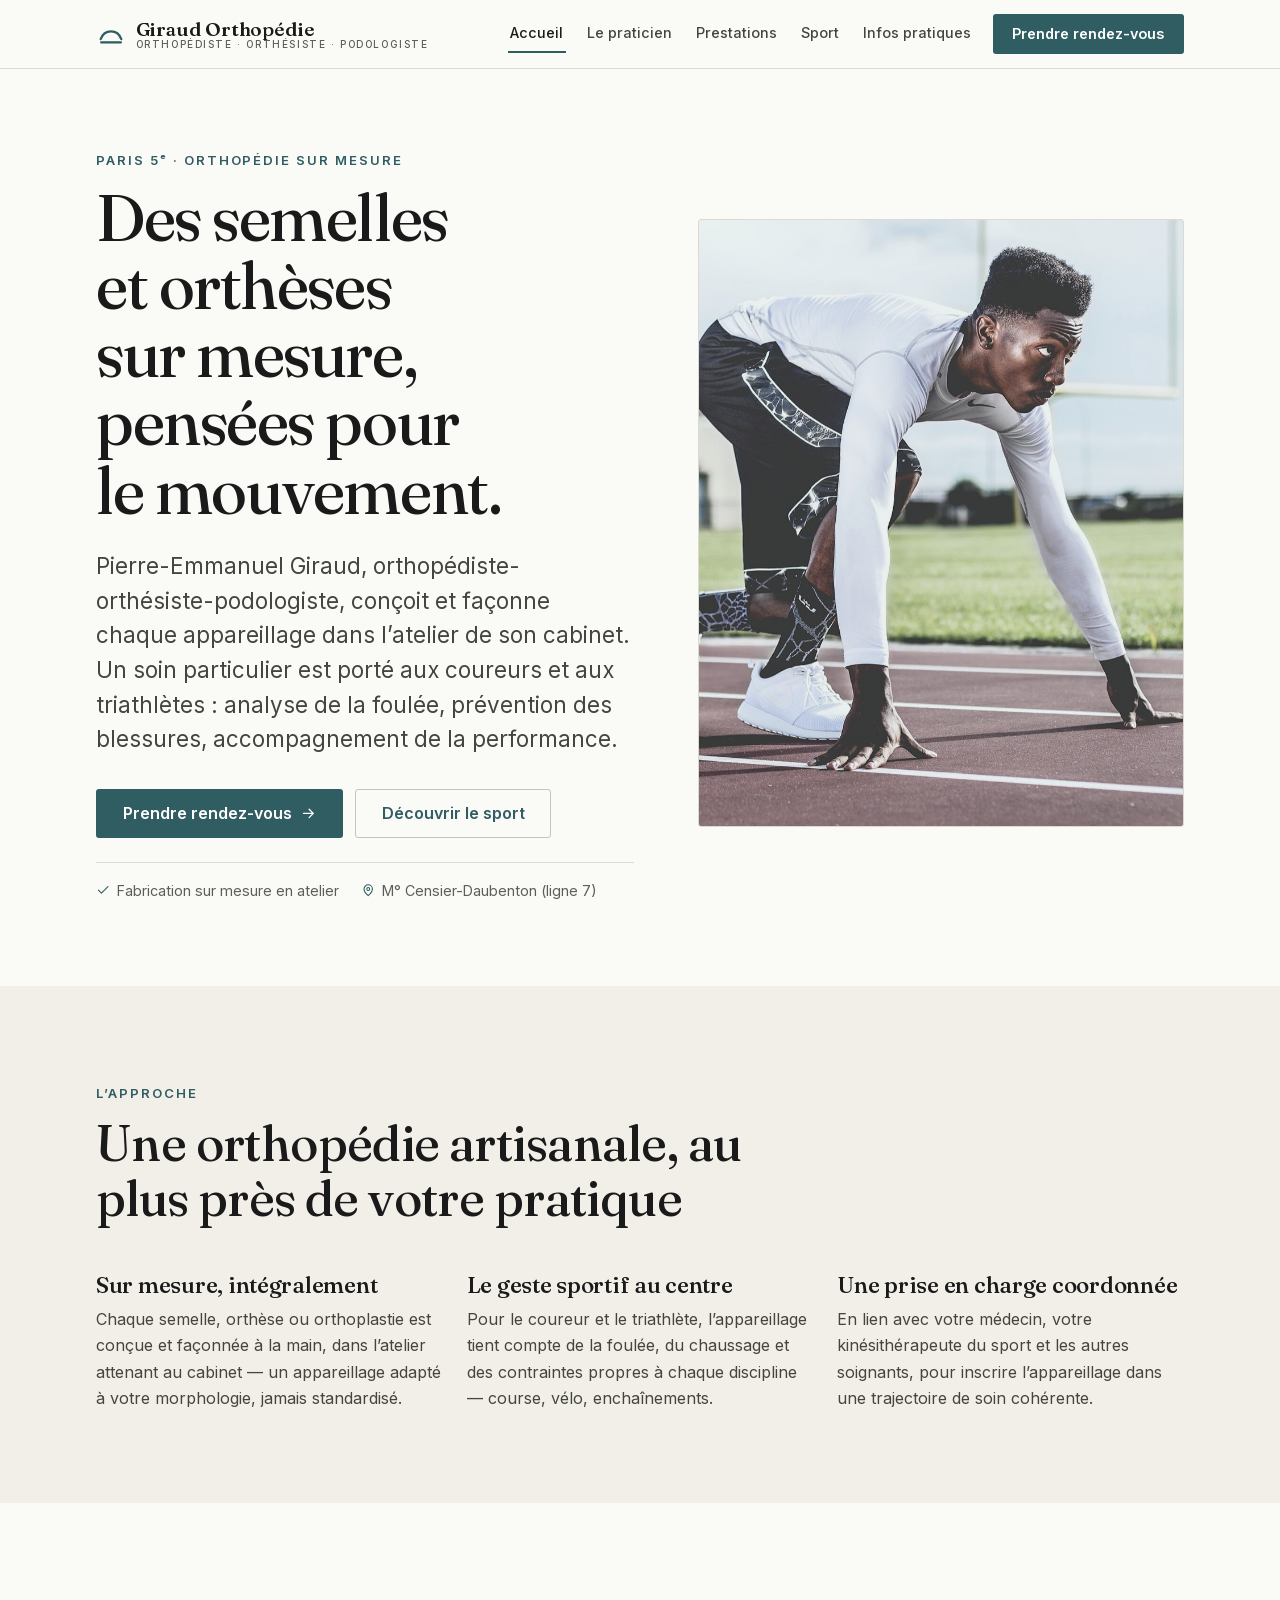
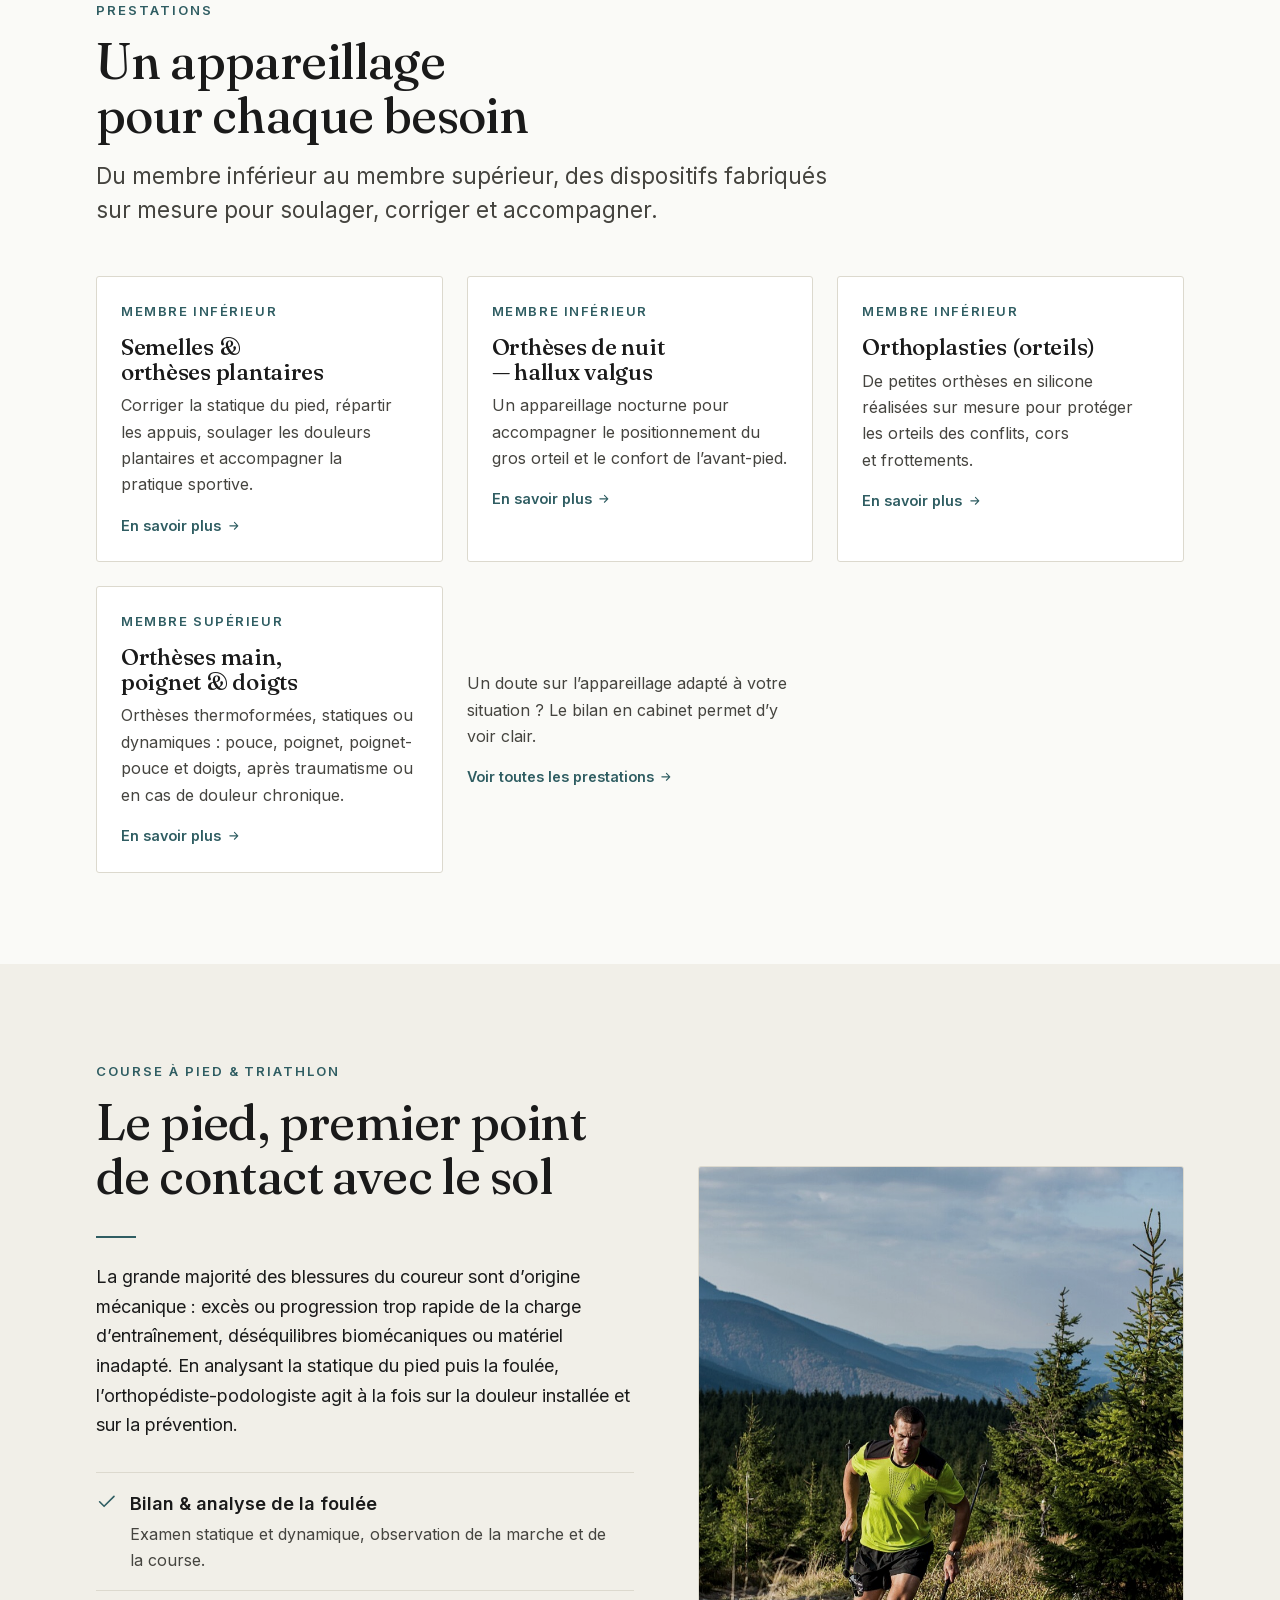
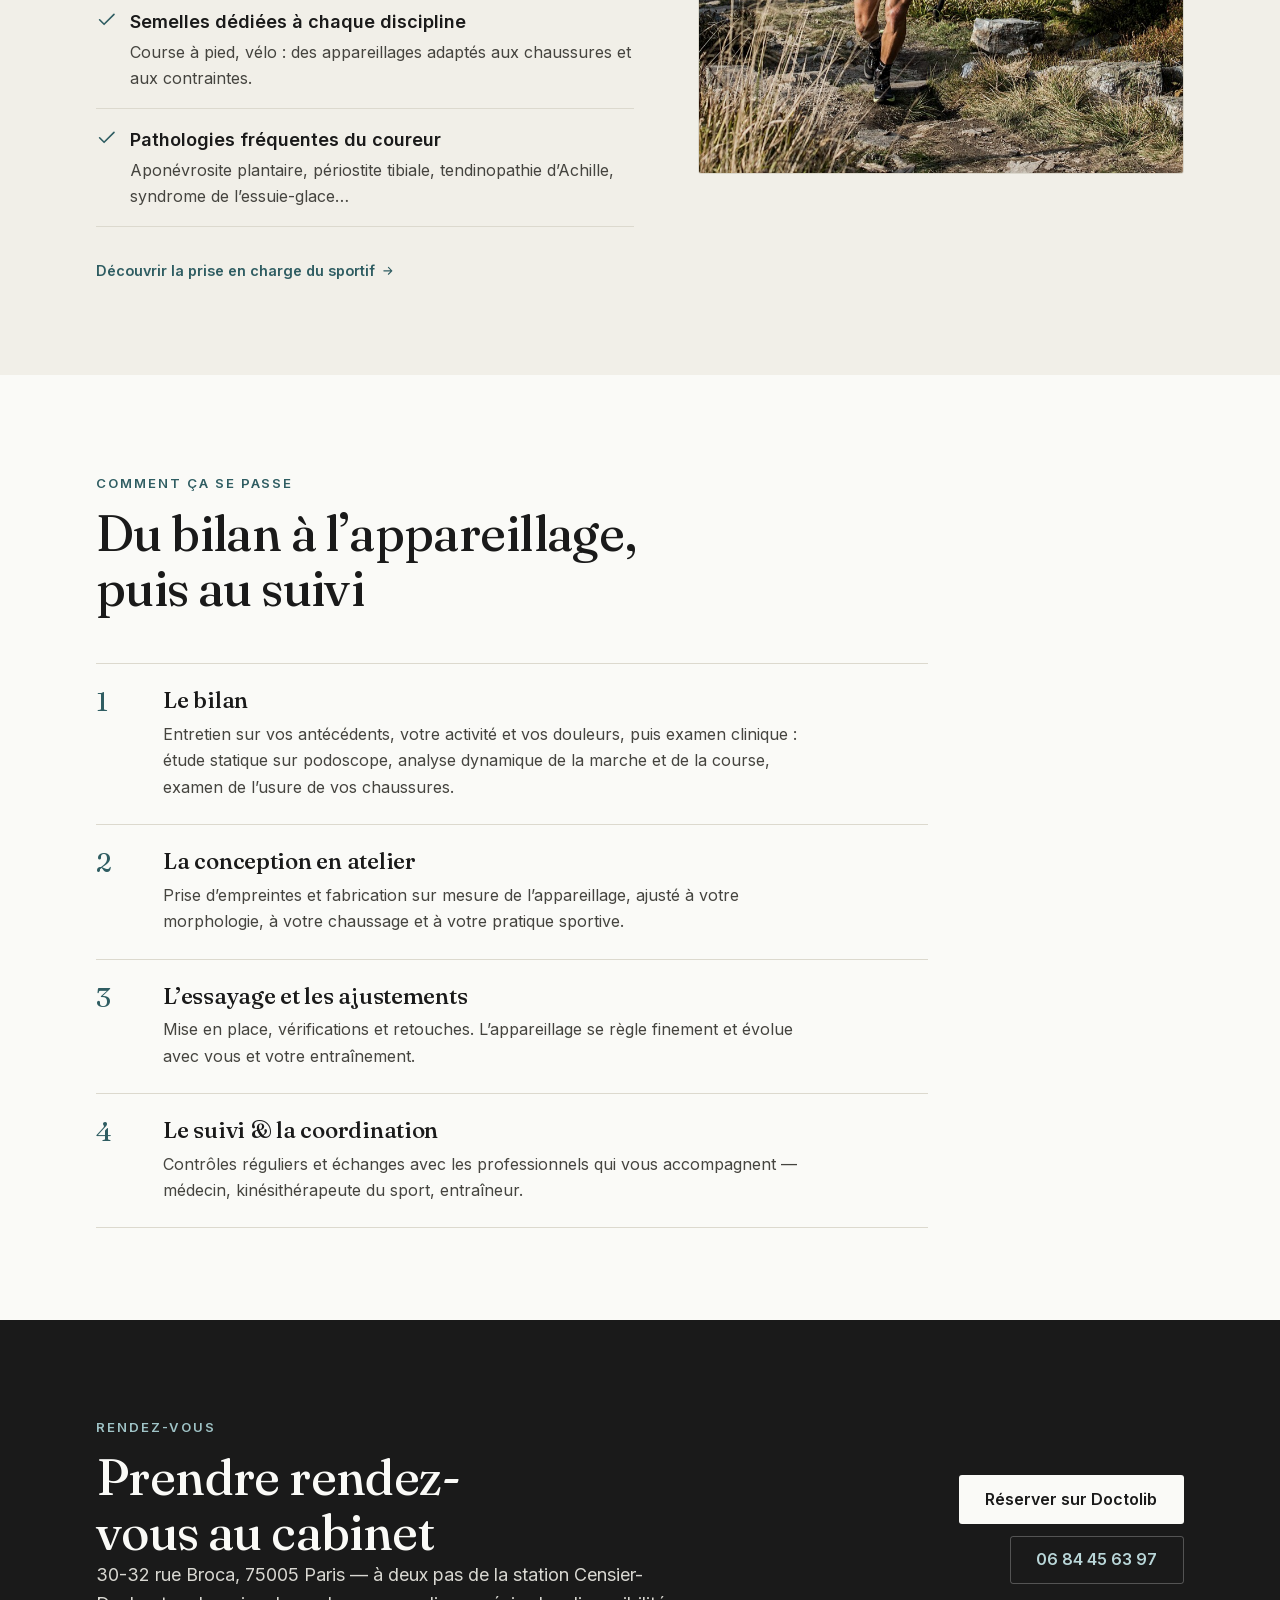
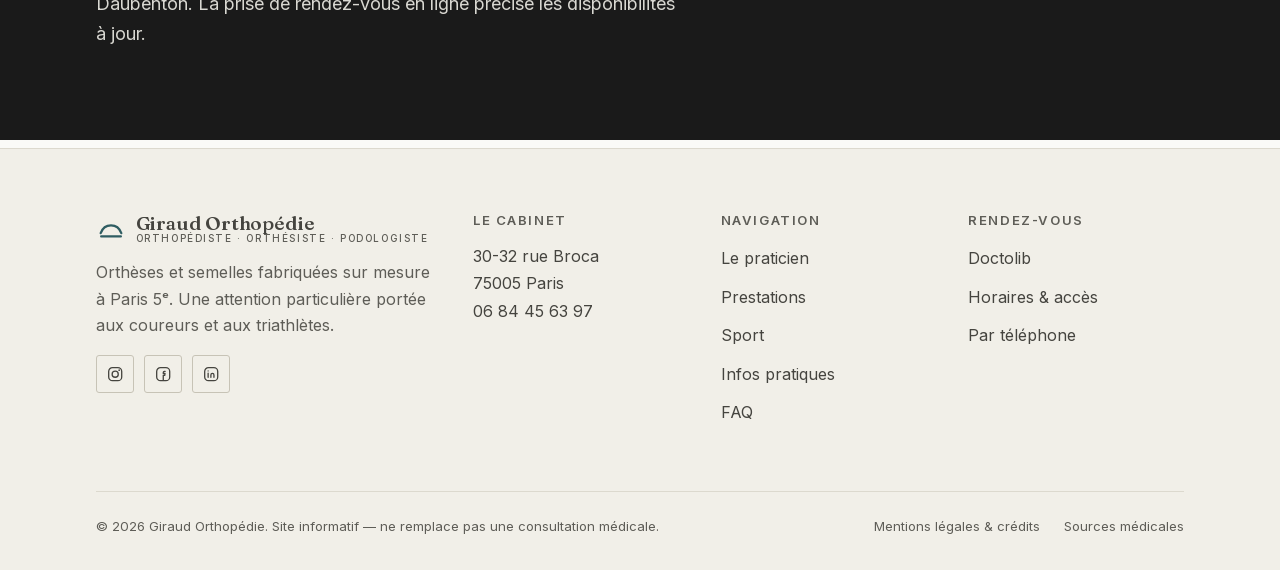
==== index.html @ 33782a3d "Vignette de partage (Open Graph) : logo + nom au lieu de la piste Nouvelle image og-image.png (1200x" ====
<!DOCTYPE html>
<html lang="fr">
<head>
<meta charset="utf-8">
<script>document.documentElement.classList.add('js');</script>
<meta name="viewport" content="width=device-width, initial-scale=1">
<title>Giraud Orthopédie — Semelles & orthèses sur mesure à Paris 5ᵉ | Course à pied & triathlon</title>
<meta name="description" content="Pierre-Emmanuel Giraud, orthopédiste-orthésiste-podologiste à Paris 5ᵉ. Semelles et orthèses fabriquées sur mesure en atelier. Spécial coureurs et triathlètes : analyse de la foulée, prévention des blessures.">
<meta name="robots" content="noindex, nofollow"><!-- PRÉ-LANCEMENT : retirer cette ligne sur toutes les pages pour autoriser l'indexation (voir README) -->
<meta name="theme-color" content="#FAFAF7">
<link rel="canonical" href="https://www.giraud-orthopedie.fr/">
<meta property="og:site_name" content="Giraud Orthopédie">
<meta property="og:url" content="https://www.giraud-orthopedie.fr/">
<meta name="twitter:card" content="summary_large_image">
<meta property="og:type" content="website">
<meta property="og:locale" content="fr_FR">
<meta property="og:title" content="Giraud Orthopédie — Semelles & orthèses sur mesure à Paris">
<meta property="og:description" content="Orthopédie sur mesure à Paris 5ᵉ, au service des coureurs et triathlètes.">
<meta property="og:image" content="assets/img/og-image.png">
<meta property="og:image:width" content="1200">
<meta property="og:image:height" content="630">
<link rel="icon" href="assets/img/favicon.svg" type="image/svg+xml">
<link rel="apple-touch-icon" href="assets/img/favicon.svg">
<link rel="preload" href="assets/fonts/inter-latin.woff2" as="font" type="font/woff2" crossorigin>
<link rel="preload" href="assets/fonts/fraunces-latin.woff2" as="font" type="font/woff2" crossorigin>
<link rel="stylesheet" href="assets/css/style.css">
<script type="application/ld+json">
{
  "@context": "https://schema.org",
  "@type": "MedicalBusiness",
  "name": "Giraud Orthopédie — Pierre-Emmanuel Giraud",
  "description": "Orthopédiste-orthésiste-podologiste à Paris. Semelles orthopédiques et orthèses sur mesure, prise en charge des sportifs (course à pied, triathlon).",
  "image": "https://www.giraud-orthopedie.fr/assets/img/hero-run.jpg",
  "url": "https://www.giraud-orthopedie.fr",
  "priceRange": "€€",
  "telephone": "+33684456397",
  "address": {
    "@type": "PostalAddress",
    "streetAddress": "30-32 rue Broca",
    "postalCode": "75005",
    "addressLocality": "Paris",
    "addressCountry": "FR"
  },
  "areaServed": "Paris",
  "medicalSpecialty": "Podiatric",
  "sameAs": [
    "https://www.instagram.com/giraud_orthopedie_paris/",
    "https://www.facebook.com/p/Giraud-Orthop%C3%A9die-100063667833870/",
    "https://www.linkedin.com/in/pierre-emmanuel-giraud-6b8389175/"
  ]
}
</script>
</head>
<body>
<a class="skip-link" href="#main">Aller au contenu principal</a>

<header class="site-header">
  <div class="container site-header__inner">
    <a class="brand" href="index.html" aria-label="Giraud Orthopédie — accueil">
      <svg class="brand__mark" viewBox="0 0 32 32" aria-hidden="true" focusable="false">
        <path d="M5 21.5 C 9 10.5, 23 10.5, 27 21.5" fill="none" stroke="currentColor" stroke-width="2.4" stroke-linecap="round"/>
        <line x1="5.5" y1="25" x2="26.5" y2="25" stroke="currentColor" stroke-width="2.4" stroke-linecap="round"/>
      </svg>
      <span class="brand__name">Giraud Orthopédie<small>Orthopédiste · Orthésiste · Podologiste</small></span>
    </a>
    <button class="menu-toggle" type="button" aria-expanded="false" aria-controls="site-nav">
      <span class="menu-toggle__bars" aria-hidden="true"><span></span></span>
      <span>Menu</span>
    </button>
    <nav class="site-nav" id="site-nav" data-collapsible aria-label="Navigation principale">
      <ul class="site-nav__list">
        <li><a class="site-nav__link" href="index.html" aria-current="page">Accueil</a></li>
        <li><a class="site-nav__link" href="praticien.html">Le praticien</a></li>
        <li><a class="site-nav__link" href="prestations.html">Prestations</a></li>
        <li><a class="site-nav__link" href="sport.html">Sport</a></li>
        <li><a class="site-nav__link" href="infos-pratiques.html">Infos pratiques</a></li>
        <li><a class="btn btn--primary" href="https://www.doctolib.fr/orthopediste-orthesiste/paris/pierre-emmanuel-giraud" target="_blank" rel="noopener">Prendre rendez-vous</a></li>
      </ul>
    </nav>
  </div>
</header>

<main id="main">

  <!-- HÉROS -->
  <section class="hero">
    <div class="container">
      <div class="hero__grid">
        <div>
          <span class="eyebrow">Paris 5ᵉ · Orthopédie sur mesure</span>
          <h1 class="hero__title">Des semelles et orthèses sur mesure, pensées pour le mouvement.</h1>
          <p class="lead hero__lead">Pierre-Emmanuel Giraud, orthopédiste-orthésiste-podologiste, conçoit et façonne chaque appareillage dans l’atelier de son cabinet. Un soin particulier est porté aux coureurs et aux triathlètes&nbsp;: analyse de la foulée, prévention des blessures, accompagnement de la performance.</p>
          <div class="btn-row hero__cta">
            <a class="btn btn--primary btn--lg" href="https://www.doctolib.fr/orthopediste-orthesiste/paris/pierre-emmanuel-giraud" target="_blank" rel="noopener">
              Prendre rendez-vous
              <svg class="ico" viewBox="0 0 24 24" fill="none" stroke="currentColor" stroke-width="1.8" stroke-linecap="round" stroke-linejoin="round" aria-hidden="true"><path d="M5 12h14M13 6l6 6-6 6"/></svg>
            </a>
            <a class="btn btn--ghost btn--lg" href="sport.html">Découvrir le sport</a>
          </div>
          <p class="hero__meta">
            <span><svg class="ico" viewBox="0 0 24 24" fill="none" stroke="currentColor" stroke-width="1.8" stroke-linecap="round" stroke-linejoin="round" aria-hidden="true"><path d="M20 6 9 17l-5-5"/></svg> Fabrication sur mesure en atelier</span>
            <span><svg class="ico" viewBox="0 0 24 24" fill="none" stroke="currentColor" stroke-width="1.8" stroke-linecap="round" stroke-linejoin="round" aria-hidden="true"><path d="M12 21s-7-5.5-7-11a7 7 0 0 1 14 0c0 5.5-7 11-7 11Z"/><circle cx="12" cy="10" r="2.4"/></svg> M° Censier-Daubenton (ligne&nbsp;7)</span>
          </p>
        </div>
        <figure class="figure figure--tall">
          <img src="assets/img/hero-run.jpg" width="1600" height="1066" alt="Coureur à pied en plein effort sur une piste d’athlétisme." fetchpriority="high" decoding="async">
        </figure>
      </div>
    </div>
  </section>

  <!-- APPROCHE -->
  <section class="section section--alt" aria-labelledby="approche-title">
    <div class="container">
      <div class="section-head">
        <span class="eyebrow">L’approche</span>
        <h2 id="approche-title">Une orthopédie artisanale, au plus près de votre pratique</h2>
      </div>
      <div class="grid grid--3">
        <div class="card card--plain">
          <h3>Sur mesure, intégralement</h3>
          <p>Chaque semelle, orthèse ou orthoplastie est conçue et façonnée à la main, dans l’atelier attenant au cabinet — un appareillage adapté à votre morphologie, jamais standardisé.</p>
        </div>
        <div class="card card--plain">
          <h3>Le geste sportif au centre</h3>
          <p>Pour le coureur et le triathlète, l’appareillage tient compte de la foulée, du chaussage et des contraintes propres à chaque discipline — course, vélo, enchaînements.</p>
        </div>
        <div class="card card--plain">
          <h3>Une prise en charge coordonnée</h3>
          <p>En lien avec votre médecin, votre kinésithérapeute du sport et les autres soignants, pour inscrire l’appareillage dans une trajectoire de soin cohérente.</p>
        </div>
      </div>
    </div>
  </section>

  <!-- PRESTATIONS -->
  <section class="section" aria-labelledby="prestations-title">
    <div class="container">
      <div class="section-head">
        <span class="eyebrow">Prestations</span>
        <h2 id="prestations-title">Un appareillage pour chaque besoin</h2>
        <p class="lead">Du membre inférieur au membre supérieur, des dispositifs fabriqués sur mesure pour soulager, corriger et accompagner.</p>
      </div>
      <div class="grid grid--3">
        <a class="card card--link" href="prestations.html#semelles">
          <span class="card__kicker">Membre inférieur</span>
          <h3>Semelles &amp; orthèses plantaires</h3>
          <p>Corriger la statique du pied, répartir les appuis, soulager les douleurs plantaires et accompagner la pratique sportive.</p>
          <span class="arrow-link">En savoir plus <svg class="ico" viewBox="0 0 24 24" fill="none" stroke="currentColor" stroke-width="1.9" stroke-linecap="round" stroke-linejoin="round" aria-hidden="true"><path d="M5 12h14M13 6l6 6-6 6"/></svg></span>
        </a>
        <a class="card card--link" href="prestations.html#hallux">
          <span class="card__kicker">Membre inférieur</span>
          <h3>Orthèses de nuit — hallux valgus</h3>
          <p>Un appareillage nocturne pour accompagner le positionnement du gros orteil et le confort de l’avant-pied.</p>
          <span class="arrow-link">En savoir plus <svg class="ico" viewBox="0 0 24 24" fill="none" stroke="currentColor" stroke-width="1.9" stroke-linecap="round" stroke-linejoin="round" aria-hidden="true"><path d="M5 12h14M13 6l6 6-6 6"/></svg></span>
        </a>
        <a class="card card--link" href="prestations.html#orthoplasties">
          <span class="card__kicker">Membre inférieur</span>
          <h3>Orthoplasties (orteils)</h3>
          <p>De petites orthèses en silicone réalisées sur mesure pour protéger les orteils des conflits, cors et frottements.</p>
          <span class="arrow-link">En savoir plus <svg class="ico" viewBox="0 0 24 24" fill="none" stroke="currentColor" stroke-width="1.9" stroke-linecap="round" stroke-linejoin="round" aria-hidden="true"><path d="M5 12h14M13 6l6 6-6 6"/></svg></span>
        </a>
        <a class="card card--link" href="prestations.html#main">
          <span class="card__kicker">Membre supérieur</span>
          <h3>Orthèses main, poignet &amp; doigts</h3>
          <p>Orthèses thermoformées, statiques ou dynamiques&nbsp;: pouce, poignet, poignet-pouce et doigts, après traumatisme ou en cas de douleur chronique.</p>
          <span class="arrow-link">En savoir plus <svg class="ico" viewBox="0 0 24 24" fill="none" stroke="currentColor" stroke-width="1.9" stroke-linecap="round" stroke-linejoin="round" aria-hidden="true"><path d="M5 12h14M13 6l6 6-6 6"/></svg></span>
        </a>
        <div class="card card--plain" style="justify-content:center">
          <p class="text-muted">Un doute sur l’appareillage adapté à votre situation&nbsp;? Le bilan en cabinet permet d’y voir clair.</p>
          <a class="arrow-link mt-6" href="prestations.html">Voir toutes les prestations <svg class="ico" viewBox="0 0 24 24" fill="none" stroke="currentColor" stroke-width="1.9" stroke-linecap="round" stroke-linejoin="round" aria-hidden="true"><path d="M5 12h14M13 6l6 6-6 6"/></svg></a>
        </div>
      </div>
    </div>
  </section>

  <!-- SPORT (différenciant) -->
  <section class="section section--alt" aria-labelledby="sport-title">
    <div class="container">
      <div class="hero__grid">
        <div>
          <span class="eyebrow">Course à pied &amp; triathlon</span>
          <h2 id="sport-title">Le pied, premier point de contact avec le sol</h2>
          <hr class="rule-accent mt-6">
          <p class="flow">La grande majorité des blessures du coureur sont d’origine mécanique&nbsp;: excès ou progression trop rapide de la charge d’entraînement, déséquilibres biomécaniques ou matériel inadapté. En analysant la statique du pied puis la foulée, l’orthopédiste-podologiste agit à la fois sur la douleur installée et sur la prévention.</p>
          <ul class="feature-list mt-6">
            <li>
              <svg class="ico" viewBox="0 0 24 24" fill="none" stroke="currentColor" stroke-width="1.8" stroke-linecap="round" stroke-linejoin="round" aria-hidden="true"><path d="M20 6 9 17l-5-5"/></svg>
              <div><strong>Bilan &amp; analyse de la foulée</strong><p>Examen statique et dynamique, observation de la marche et de la course.</p></div>
            </li>
            <li>
              <svg class="ico" viewBox="0 0 24 24" fill="none" stroke="currentColor" stroke-width="1.8" stroke-linecap="round" stroke-linejoin="round" aria-hidden="true"><path d="M20 6 9 17l-5-5"/></svg>
              <div><strong>Semelles dédiées à chaque discipline</strong><p>Course à pied, vélo&nbsp;: des appareillages adaptés aux chaussures et aux contraintes.</p></div>
            </li>
            <li>
              <svg class="ico" viewBox="0 0 24 24" fill="none" stroke="currentColor" stroke-width="1.8" stroke-linecap="round" stroke-linejoin="round" aria-hidden="true"><path d="M20 6 9 17l-5-5"/></svg>
              <div><strong>Pathologies fréquentes du coureur</strong><p>Aponévrosite plantaire, périostite tibiale, tendinopathie d’Achille, syndrome de l’essuie-glace…</p></div>
            </li>
          </ul>
          <a class="arrow-link mt-6" href="sport.html">Découvrir la prise en charge du sportif <svg class="ico" viewBox="0 0 24 24" fill="none" stroke="currentColor" stroke-width="1.9" stroke-linecap="round" stroke-linejoin="round" aria-hidden="true"><path d="M5 12h14M13 6l6 6-6 6"/></svg></a>
        </div>
        <figure class="figure figure--tall">
          <img src="assets/img/trail.jpg" width="1600" height="1067" alt="Coureur de trail progressant sur un sentier de montagne." loading="lazy" decoding="async">
        </figure>
      </div>
    </div>
  </section>

  <!-- PARCOURS DE SOIN -->
  <section class="section" aria-labelledby="parcours-title">
    <div class="container">
      <div class="section-head">
        <span class="eyebrow">Comment ça se passe</span>
        <h2 id="parcours-title">Du bilan à l’appareillage, puis au suivi</h2>
      </div>
      <div class="steps measure-wide">
        <div class="step">
          <span class="step__n" aria-hidden="true">1</span>
          <div>
            <h3>Le bilan</h3>
            <p>Entretien sur vos antécédents, votre activité et vos douleurs, puis examen clinique&nbsp;: étude statique sur podoscope, analyse dynamique de la marche et de la course, examen de l’usure de vos chaussures.</p>
          </div>
        </div>
        <div class="step">
          <span class="step__n" aria-hidden="true">2</span>
          <div>
            <h3>La conception en atelier</h3>
            <p>Prise d’empreintes et fabrication sur mesure de l’appareillage, ajusté à votre morphologie, à votre chaussage et à votre pratique sportive.</p>
          </div>
        </div>
        <div class="step">
          <span class="step__n" aria-hidden="true">3</span>
          <div>
            <h3>L’essayage et les ajustements</h3>
            <p>Mise en place, vérifications et retouches. L’appareillage se règle finement et évolue avec vous et votre entraînement.</p>
          </div>
        </div>
        <div class="step">
          <span class="step__n" aria-hidden="true">4</span>
          <div>
            <h3>Le suivi &amp; la coordination</h3>
            <p>Contrôles réguliers et échanges avec les professionnels qui vous accompagnent — médecin, kinésithérapeute du sport, entraîneur.</p>
          </div>
        </div>
      </div>
    </div>
  </section>

  <!-- BANDEAU RENDEZ-VOUS -->
  <section class="section cta-band section--ink" aria-labelledby="rdv-title">
    <div class="container">
      <div class="cta-band__grid">
        <div>
          <span class="eyebrow">Rendez-vous</span>
          <h2 id="rdv-title">Prendre rendez-vous au cabinet</h2>
          <p class="flow">30-32 rue Broca, 75005 Paris — à deux pas de la station Censier-Daubenton. La prise de rendez-vous en ligne précise les disponibilités à jour.</p>
        </div>
        <div class="cta-band__actions">
          <a class="btn btn--on-ink btn--lg" href="https://www.doctolib.fr/orthopediste-orthesiste/paris/pierre-emmanuel-giraud" target="_blank" rel="noopener">Réserver sur Doctolib</a>
          <a class="btn btn--ghost btn--lg" href="tel:+33684456397" style="color:#B9D6D8;border-color:rgba(255,255,255,.25)">06&nbsp;84&nbsp;45&nbsp;63&nbsp;97</a>
        </div>
      </div>
    </div>
  </section>

</main>

<footer class="site-footer">
  <div class="container">
    <div class="site-footer__grid">
      <div class="footer-col footer-brand">
        <a class="brand" href="index.html" aria-label="Giraud Orthopédie — accueil">
          <svg class="brand__mark" viewBox="0 0 32 32" aria-hidden="true" focusable="false">
            <path d="M5 21.5 C 9 10.5, 23 10.5, 27 21.5" fill="none" stroke="currentColor" stroke-width="2.4" stroke-linecap="round"/>
            <line x1="5.5" y1="25" x2="26.5" y2="25" stroke="currentColor" stroke-width="2.4" stroke-linecap="round"/>
          </svg>
          <span class="brand__name">Giraud Orthopédie<small>Orthopédiste · Orthésiste · Podologiste</small></span>
        </a>
        <p>Orthèses et semelles fabriquées sur mesure à Paris 5ᵉ. Une attention particulière portée aux coureurs et aux triathlètes.</p>
        <div class="footer-social">
          <a href="https://www.instagram.com/giraud_orthopedie_paris/" target="_blank" rel="noopener" aria-label="Instagram (nouvelle fenêtre)">
            <svg class="ico" viewBox="0 0 24 24" fill="none" stroke="currentColor" stroke-width="1.7" aria-hidden="true"><rect x="3.5" y="3.5" width="17" height="17" rx="5"/><circle cx="12" cy="12" r="4"/><circle cx="17.2" cy="6.8" r="1.1" fill="currentColor" stroke="none"/></svg>
          </a>
          <a href="https://www.facebook.com/p/Giraud-Orthop%C3%A9die-100063667833870/" target="_blank" rel="noopener" aria-label="Facebook (nouvelle fenêtre)">
            <svg class="ico" viewBox="0 0 24 24" fill="none" stroke="currentColor" stroke-width="1.7" stroke-linecap="round" stroke-linejoin="round" aria-hidden="true"><rect x="3.5" y="3.5" width="17" height="17" rx="5"/><path d="M14.6 8.2h-1.1c-.85 0-1.4.55-1.4 1.45V11h2.3l-.4 2.4h-1.9V20"/></svg>
          </a>
          <a href="https://www.linkedin.com/in/pierre-emmanuel-giraud-6b8389175/" target="_blank" rel="noopener" aria-label="LinkedIn (nouvelle fenêtre)">
            <svg class="ico" viewBox="0 0 24 24" fill="none" stroke="currentColor" stroke-width="1.7" stroke-linecap="round" stroke-linejoin="round" aria-hidden="true"><rect x="3.5" y="3.5" width="17" height="17" rx="5"/><path d="M8 10.5V16M8 7.7v.01M11.6 16v-3.1a2 2 0 0 1 4 0V16"/></svg>
          </a>
        </div>
      </div>
      <div class="footer-col">
        <h2>Le cabinet</h2>
        <address>
          30-32 rue Broca<br>
          75005 Paris<br>
          <a href="tel:+33684456397">06&nbsp;84&nbsp;45&nbsp;63&nbsp;97</a>
        </address>
      </div>
      <div class="footer-col">
        <h2>Navigation</h2>
        <ul>
          <li><a href="praticien.html">Le praticien</a></li>
          <li><a href="prestations.html">Prestations</a></li>
          <li><a href="sport.html">Sport</a></li>
          <li><a href="infos-pratiques.html">Infos pratiques</a></li>
          <li><a href="faq.html">FAQ</a></li>
        </ul>
      </div>
      <div class="footer-col">
        <h2>Rendez-vous</h2>
        <ul>
          <li><a href="https://www.doctolib.fr/orthopediste-orthesiste/paris/pierre-emmanuel-giraud" target="_blank" rel="noopener">Doctolib</a></li>
          <li><a href="infos-pratiques.html">Horaires &amp; accès</a></li>
          <li><a href="tel:+33684456397">Par téléphone</a></li>
        </ul>
      </div>
    </div>
    <div class="footer-bottom">
      <p>© 2026 Giraud Orthopédie. Site informatif — ne remplace pas une consultation médicale.</p>
      <nav aria-label="Liens secondaires">
        <a href="mentions-legales.html">Mentions légales &amp; crédits</a>
        <a href="sport.html#sources">Sources médicales</a>
      </nav>
    </div>
  </div>
</footer>

<script src="assets/js/main.js"></script>
</body>
</html>
---- assets/css/style.css ----
/* ==========================================================================
   Giraud Orthopédie — Design system « éditorial clinique »
   Sobre · accessible (WCAG 2.1 AA) · polices auto-hébergées (RGPD)
   ========================================================================== */

/* --- Polices auto-hébergées (variable : un fichier couvre 400–700) -------- */
@font-face {
  font-family: 'Fraunces';
  font-style: normal;
  font-weight: 400 700;
  font-display: swap;
  src: url('../fonts/fraunces-latin.woff2') format('woff2');
  unicode-range: U+0000-00FF, U+0131, U+0152-0153, U+02BB-02BC, U+02C6, U+02DA,
    U+02DC, U+0304, U+0308, U+0329, U+2000-206F, U+20AC, U+2122, U+2191, U+2193,
    U+2212, U+2215, U+FEFF, U+FFFD;
}
@font-face {
  font-family: 'Fraunces';
  font-style: normal;
  font-weight: 400 700;
  font-display: swap;
  src: url('../fonts/fraunces-latinext.woff2') format('woff2');
  unicode-range: U+0100-02BA, U+02BD-02C5, U+02C7-02CC, U+02CE-02D7, U+02DD-02FF,
    U+0304, U+0308, U+0329, U+1D00-1DBF, U+1E00-1E9F, U+1EF2-1EFF, U+2020,
    U+20A0-20AB, U+20AD-20C0, U+2113, U+2C60-2C7F, U+A720-A7FF;
}
@font-face {
  font-family: 'Inter';
  font-style: normal;
  font-weight: 400 700;
  font-display: swap;
  src: url('../fonts/inter-latin.woff2') format('woff2');
  unicode-range: U+0000-00FF, U+0131, U+0152-0153, U+02BB-02BC, U+02C6, U+02DA,
    U+02DC, U+0304, U+0308, U+0329, U+2000-206F, U+20AC, U+2122, U+2191, U+2193,
    U+2212, U+2215, U+FEFF, U+FFFD;
}
@font-face {
  font-family: 'Inter';
  font-style: normal;
  font-weight: 400 700;
  font-display: swap;
  src: url('../fonts/inter-latinext.woff2') format('woff2');
  unicode-range: U+0100-02BA, U+02BD-02C5, U+02C7-02CC, U+02CE-02D7, U+02DD-02FF,
    U+0304, U+0308, U+0329, U+1D00-1DBF, U+1E00-1E9F, U+1EF2-1EFF, U+2020,
    U+20A0-20AB, U+20AD-20C0, U+2113, U+2C60-2C7F, U+A720-A7FF;
}

/* --- Jetons (design tokens) ---------------------------------------------- */
:root {
  /* Couleurs — testées pour le contraste AA sur fond papier */
  --paper:       #FAFAF7;
  --paper-2:     #F1EFE8;
  --paper-3:     #E9E6DC;
  --ink:         #1A1A1A;   /* texte principal  — ~15:1 */
  --ink-2:       #45443F;   /* texte secondaire — ~9:1  */
  --muted:       #5E5D57;   /* texte tertiaire  — ~6:1  */
  --line:        #DCD9CE;
  --line-2:      #C7C3B6;
  --accent:      #2F5D62;   /* vert-bleu profond — ~7.3:1 */
  --accent-2:    #244A4E;   /* survol / actif */
  --accent-ink:  #1E3D40;
  --accent-tint: #E7EEED;
  --white:       #FFFFFF;
  --focus:       #1D4ED8;   /* anneau de focus, contraste élevé */

  /* Typographie */
  --font-serif: 'Fraunces', Georgia, 'Times New Roman', serif;
  --font-sans:  'Inter', -apple-system, BlinkMacSystemFont, 'Segoe UI', Roboto,
                Helvetica, Arial, sans-serif;

  /* Échelle de taille — fluide */
  --fs-50:  0.82rem;
  --fs-75:  0.9rem;
  --fs-100: 1rem;
  --fs-200: 1.125rem;
  --fs-300: clamp(1.22rem, 1.12rem + 0.4vw, 1.4rem);
  --fs-400: clamp(1.42rem, 1.25rem + 0.7vw, 1.75rem);
  --fs-500: clamp(1.72rem, 1.45rem + 1.2vw, 2.3rem);
  --fs-600: clamp(2.1rem, 1.6rem + 2.2vw, 3.1rem);
  --fs-700: clamp(2.55rem, 1.8rem + 3.4vw, 4.1rem);

  /* Espacement */
  --sp-1: 0.25rem; --sp-2: 0.5rem;  --sp-3: 0.75rem; --sp-4: 1rem;
  --sp-5: 1.5rem;  --sp-6: 2rem;    --sp-7: 3rem;    --sp-8: 4rem;
  --sp-9: 6rem;    --sp-10: 8rem;

  /* Divers */
  --radius: 3px;
  --container: 73rem;
  --measure: 38rem;        /* largeur de lecture confortable */
  --ease: cubic-bezier(0.2, 0.6, 0.2, 1);
}

/* --- Réinitialisation moderne -------------------------------------------- */
*, *::before, *::after { box-sizing: border-box; }
* { margin: 0; }
html { -webkit-text-size-adjust: 100%; scroll-behavior: smooth; }
@media (prefers-reduced-motion: reduce) {
  html { scroll-behavior: auto; }
  *, *::before, *::after {
    animation-duration: 0.001ms !important;
    animation-iteration-count: 1 !important;
    transition-duration: 0.001ms !important;
  }
}
body {
  font-family: var(--font-sans);
  font-size: var(--fs-200);
  line-height: 1.65;
  color: var(--ink);
  background: var(--paper);
  -webkit-font-smoothing: antialiased;
  text-rendering: optimizeLegibility;
  font-feature-settings: "kern", "liga", "calt";
}
img, picture, svg, video { display: block; max-width: 100%; }
img { height: auto; }
input, button, textarea, select { font: inherit; color: inherit; }
:where(ul, ol) { padding-left: 1.2em; }

/* Ancrage : décalage pour le bandeau collant */
:where(section, h2, h3)[id] { scroll-margin-top: 6rem; }

/* --- Accessibilité : focus visible & lien d'évitement -------------------- */
:focus-visible {
  outline: 3px solid var(--focus);
  outline-offset: 2px;
  border-radius: 1px;
}
:focus:not(:focus-visible) { outline: none; }

.skip-link {
  position: absolute;
  left: var(--sp-4);
  top: -100px;
  z-index: 200;
  background: var(--ink);
  color: var(--white);
  padding: 0.7em 1.1em;
  border-radius: var(--radius);
  font-weight: 600;
  text-decoration: none;
  transition: top 0.15s var(--ease);
}
.skip-link:focus { top: var(--sp-4); }

.sr-only {
  position: absolute !important;
  width: 1px; height: 1px;
  padding: 0; margin: -1px;
  overflow: hidden; clip: rect(0 0 0 0);
  white-space: nowrap; border: 0;
}

/* --- Typographie --------------------------------------------------------- */
h1, h2, h3, h4 {
  font-family: var(--font-serif);
  font-weight: 460;
  line-height: 1.1;
  letter-spacing: -0.012em;
  font-optical-sizing: auto;
  color: var(--ink);
  text-wrap: balance;
}
h1 { font-size: var(--fs-700); letter-spacing: -0.022em; line-height: 1.04; }
h2 { font-size: var(--fs-600); }
h3 { font-size: var(--fs-400); font-weight: 500; }
h4 { font-size: var(--fs-300); font-weight: 500; }

p { text-wrap: pretty; }
a { color: var(--accent); text-decoration-thickness: 1px; text-underline-offset: 0.18em; }
a:hover { color: var(--accent-2); }

strong { font-weight: 600; }

.eyebrow {
  display: inline-block;
  font-size: var(--fs-50);
  font-weight: 600;
  letter-spacing: 0.15em;
  text-transform: uppercase;
  color: var(--accent);
  margin-bottom: var(--sp-3);
}
.eyebrow--muted { color: var(--muted); }

.lead {
  font-size: var(--fs-300);
  line-height: 1.55;
  color: var(--ink-2);
  max-width: 34em;
}

/* Prose : blocs de texte longs et lisibles */
.prose { max-width: var(--measure); }
.prose > * + * { margin-top: var(--sp-4); }
.prose h2 { margin-top: var(--sp-7); }
.prose h3 { margin-top: var(--sp-6); }
.prose h2 + p, .prose h3 + p { margin-top: var(--sp-3); }
.prose ul, .prose ol { padding-left: 1.25em; }
.prose li + li { margin-top: 0.4em; }
.prose li::marker { color: var(--accent); }
.prose a { font-weight: 500; }

/* --- Mise en page -------------------------------------------------------- */
.container {
  width: 100%;
  max-width: var(--container);
  margin-inline: auto;
  padding-inline: clamp(1.15rem, 0.6rem + 2.6vw, 2.5rem);
}
.section { padding-block: clamp(3.5rem, 2.5rem + 4vw, 6.5rem); }
.section--tight { padding-block: clamp(2.5rem, 2rem + 2vw, 4rem); }
.section--alt { background: var(--paper-2); }
.section--ink { background: var(--ink); color: var(--paper); }
.divider { border: 0; border-top: 1px solid var(--line); }

.section-head { max-width: 46rem; margin-bottom: var(--sp-7); }
.section-head .lead { margin-top: var(--sp-4); }

/* Grilles utilitaires */
.grid { display: grid; gap: var(--sp-5); }
@media (min-width: 40em) {
  .grid--2 { grid-template-columns: repeat(2, 1fr); }
  .grid--3 { grid-template-columns: repeat(3, 1fr); }
}
@media (min-width: 60em) {
  .grid--3-lg { grid-template-columns: repeat(3, 1fr); }
  .grid--4 { grid-template-columns: repeat(4, 1fr); }
}

/* --- En-tête / navigation ------------------------------------------------ */
.site-header {
  position: sticky;
  top: 0;
  z-index: 100;
  background: color-mix(in srgb, var(--paper) 88%, transparent);
  backdrop-filter: saturate(1.4) blur(8px);
  border-bottom: 1px solid var(--line);
}
.site-header__inner {
  display: flex;
  align-items: center;
  justify-content: space-between;
  gap: var(--sp-4);
  min-height: 4.25rem;
}
.brand {
  display: inline-flex;
  align-items: center;
  gap: 0.6rem;
  text-decoration: none;
  color: var(--ink);
}
.brand:hover { color: var(--ink); }
.brand__mark { width: 30px; height: 30px; flex: none; color: var(--accent); }
.brand__name {
  font-family: var(--font-serif);
  font-weight: 560;
  font-size: 1.2rem;
  letter-spacing: -0.01em;
  line-height: 1.05;
}
.brand__name small {
  display: block;
  font-family: var(--font-sans);
  font-weight: 500;
  font-size: 0.62rem;
  letter-spacing: 0.16em;
  text-transform: uppercase;
  color: var(--muted);
}

.site-nav { display: flex; align-items: center; gap: clamp(0.5rem, 1.5vw, 1.6rem); }
.site-nav__list {
  display: flex;
  align-items: center;
  gap: clamp(0.5rem, 1.5vw, 1.5rem);
  list-style: none;
  margin: 0; padding: 0;
}
.site-nav__link {
  display: inline-block;
  padding: 0.4rem 0.15rem;
  font-size: var(--fs-75);
  font-weight: 500;
  color: var(--ink-2);
  text-decoration: none;
  white-space: nowrap;
  border-bottom: 2px solid transparent;
}
.site-nav__link:hover { color: var(--ink); border-bottom-color: var(--line-2); }
.site-nav__link[aria-current="page"] { color: var(--ink); border-bottom-color: var(--accent); }

.menu-toggle {
  display: none;
  align-items: center;
  gap: 0.5rem;
  background: transparent;
  border: 1px solid var(--line-2);
  border-radius: var(--radius);
  padding: 0.5rem 0.7rem;
  font-size: var(--fs-75);
  font-weight: 600;
  color: var(--ink);
  cursor: pointer;
}
.menu-toggle__bars { width: 18px; height: 12px; position: relative; }
.menu-toggle__bars::before,
.menu-toggle__bars::after,
.menu-toggle__bars span {
  content: ""; position: absolute; left: 0; right: 0; height: 2px;
  background: var(--ink); transition: transform 0.2s var(--ease), opacity 0.2s var(--ease);
}
.menu-toggle__bars::before { top: 0; }
.menu-toggle__bars span { top: 5px; }
.menu-toggle__bars::after { bottom: 0; }
.menu-toggle[aria-expanded="true"] .menu-toggle__bars::before { transform: translateY(5px) rotate(45deg); }
.menu-toggle[aria-expanded="true"] .menu-toggle__bars span { opacity: 0; }
.menu-toggle[aria-expanded="true"] .menu-toggle__bars::after { transform: translateY(-5px) rotate(-45deg); }

/* Comportement mobile — uniquement si JS est actif (amélioration progressive) */
@media (max-width: 64em) {
  .js .menu-toggle { display: inline-flex; }
  .js .site-nav[data-collapsible] {
    position: absolute;
    left: 0; right: 0; top: 100%;
    flex-direction: column;
    align-items: stretch;
    gap: 0;
    background: var(--paper);
    border-bottom: 1px solid var(--line);
    box-shadow: 0 12px 24px -18px rgba(0,0,0,0.4);
    padding: var(--sp-3) clamp(1.15rem, 0.6rem + 2.6vw, 2.5rem) var(--sp-5);
    max-height: calc(100dvh - 4.25rem);
    overflow-y: auto;
  }
  .js .site-nav[data-collapsible][hidden] { display: none; }
  .js .site-nav[data-collapsible] .site-nav__list {
    flex-direction: column;
    align-items: stretch;
    gap: 0;
    width: 100%;
  }
  .js .site-nav[data-collapsible] .site-nav__link {
    padding: 0.85rem 0;
    font-size: var(--fs-200);
    border-bottom: 1px solid var(--line);
  }
  .js .site-nav[data-collapsible] .site-nav__link[aria-current="page"] {
    border-bottom-color: var(--line);
    color: var(--accent);
  }
  .js .site-nav[data-collapsible] .btn { margin-top: var(--sp-4); justify-content: center; }
}

/* --- Boutons ------------------------------------------------------------- */
.btn {
  display: inline-flex;
  align-items: center;
  justify-content: center;
  gap: 0.5em;
  padding: 0.72em 1.3em;
  font-size: var(--fs-75);
  font-weight: 600;
  line-height: 1.2;
  text-decoration: none;
  border: 1px solid transparent;
  border-radius: var(--radius);
  cursor: pointer;
  transition: background-color 0.18s var(--ease), border-color 0.18s var(--ease), color 0.18s var(--ease);
}
.btn--primary { background: var(--accent); color: var(--white); }
.btn--primary:hover { background: var(--accent-2); color: var(--white); }
.btn--ghost { background: transparent; color: var(--accent); border-color: var(--line-2); }
.btn--ghost:hover { border-color: var(--accent); background: var(--accent-tint); color: var(--accent-2); }
.btn--on-ink { background: var(--paper); color: var(--ink); }
.btn--on-ink:hover { background: var(--white); color: var(--ink); }
.btn .ico { width: 1.05em; height: 1.05em; }
.btn--lg { padding: 0.85em 1.6em; font-size: var(--fs-100); }

.btn-row { display: flex; flex-wrap: wrap; gap: var(--sp-3); align-items: center; }

/* Lien « flèche » discret */
.arrow-link {
  display: inline-flex;
  align-items: center;
  gap: 0.4em;
  font-weight: 600;
  font-size: var(--fs-75);
  text-decoration: none;
  color: var(--accent);
}
.arrow-link .ico { width: 0.95em; height: 0.95em; transition: transform 0.18s var(--ease); }
.arrow-link:hover .ico { transform: translateX(3px); }

/* --- Héros --------------------------------------------------------------- */
.hero { padding-top: clamp(2.5rem, 1.5rem + 4vw, 5rem); padding-bottom: clamp(3rem, 2rem + 4vw, 5.5rem); }
.hero__grid { display: grid; gap: clamp(2rem, 1rem + 4vw, 4rem); align-items: center; }
@media (min-width: 58em) {
  .hero__grid { grid-template-columns: 1.05fr 0.95fr; }
}
.hero__title { margin-bottom: var(--sp-5); }
.hero__lead { margin-bottom: var(--sp-6); }
.hero__cta { margin-bottom: var(--sp-5); }
.hero__meta {
  display: flex; flex-wrap: wrap; gap: 0.5rem 1.4rem;
  font-size: var(--fs-75); color: var(--muted);
  padding-top: var(--sp-4); border-top: 1px solid var(--line);
}
.hero__meta span { display: inline-flex; align-items: center; gap: 0.45em; }
.hero__meta .ico { width: 1em; height: 1em; color: var(--accent); }

/* --- Média / figures (traitement teinté sobre) -------------------------- */
.figure { position: relative; margin: 0; border: 1px solid var(--line); border-radius: var(--radius); overflow: hidden; background: var(--paper-3); }
.figure img { width: 100%; height: 100%; object-fit: cover; filter: saturate(0.82) contrast(1.02); }
.figure::after {
  content: ""; position: absolute; inset: 0;
  background: var(--accent); opacity: 0.10; mix-blend-mode: multiply; pointer-events: none;
}
.figure--tall { aspect-ratio: 4 / 5; }
.figure--wide { aspect-ratio: 16 / 10; }
.figure--band { aspect-ratio: 21 / 9; }
figcaption, .credit {
  font-size: var(--fs-50); color: var(--muted); margin-top: var(--sp-2);
}

/* --- Cartes -------------------------------------------------------------- */
.card {
  display: flex; flex-direction: column;
  background: var(--white);
  border: 1px solid var(--line);
  border-radius: var(--radius);
  padding: var(--sp-5);
  transition: border-color 0.18s var(--ease), transform 0.18s var(--ease);
}
.card--link { text-decoration: none; color: inherit; }
.card--link:hover { border-color: var(--line-2); transform: translateY(-2px); }
.card--link:hover h3 { color: var(--accent-2); }
.card__kicker { font-size: var(--fs-50); font-weight: 600; letter-spacing: 0.12em; text-transform: uppercase; color: var(--accent); margin-bottom: var(--sp-3); }
.card h3 { font-size: var(--fs-300); margin-bottom: var(--sp-2); }
.card p { color: var(--ink-2); font-size: var(--fs-100); }
.card .arrow-link { margin-top: var(--sp-4); }
.card__num {
  font-family: var(--font-serif); font-size: 1.9rem; line-height: 1;
  color: var(--accent); font-weight: 420; margin-bottom: var(--sp-3);
}

/* Carte sur fond papier (sans bord blanc) */
.card--plain { background: transparent; border: 0; padding: 0; }

/* --- Liste de définitions / caractéristiques ----------------------------- */
.feature-list { list-style: none; padding: 0; margin: 0; }
.feature-list li {
  display: grid; grid-template-columns: auto 1fr; gap: 0.8rem;
  padding: var(--sp-4) 0; border-top: 1px solid var(--line);
}
.feature-list li:last-child { border-bottom: 1px solid var(--line); }
.feature-list .ico { width: 1.35rem; height: 1.35rem; color: var(--accent); margin-top: 0.15rem; }
.feature-list strong { display: block; margin-bottom: 0.15rem; }
.feature-list p { color: var(--ink-2); font-size: var(--fs-100); }

/* --- Étapes (parcours de soin) ------------------------------------------ */
.steps { counter-reset: step; display: grid; gap: 0; }
.step { display: grid; grid-template-columns: 3.2rem 1fr; gap: var(--sp-4); padding: var(--sp-5) 0; border-top: 1px solid var(--line); }
.step:last-child { border-bottom: 1px solid var(--line); }
.step__n { font-family: var(--font-serif); font-size: 1.7rem; color: var(--accent); line-height: 1; font-weight: 420; }
.step h3 { font-size: var(--fs-300); margin-bottom: var(--sp-2); }
.step p { color: var(--ink-2); font-size: var(--fs-100); max-width: 40em; }

/* --- Accordéon (pathologies) — éléments natifs <details> ---------------- */
.accordion { border-top: 1px solid var(--line); }
.accordion details { border-bottom: 1px solid var(--line); }
.accordion summary {
  display: flex; align-items: center; justify-content: space-between; gap: var(--sp-4);
  padding: var(--sp-5) 0;
  cursor: pointer; list-style: none;
  font-family: var(--font-serif); font-size: var(--fs-400); font-weight: 500; color: var(--ink);
}
.accordion summary::-webkit-details-marker { display: none; }
.accordion summary:hover { color: var(--accent-2); }
.accordion summary .sign { flex: none; width: 1.4rem; height: 1.4rem; position: relative; }
.accordion summary .sign::before,
.accordion summary .sign::after {
  content: ""; position: absolute; background: var(--accent); transition: transform 0.2s var(--ease);
}
.accordion summary .sign::before { top: 50%; left: 0; right: 0; height: 2px; transform: translateY(-50%); }
.accordion summary .sign::after { left: 50%; top: 0; bottom: 0; width: 2px; transform: translateX(-50%); }
.accordion details[open] summary .sign::after { transform: translateX(-50%) scaleY(0); }
.accordion__body { padding-bottom: var(--sp-6); max-width: 46rem; }
.accordion__body > * + * { margin-top: var(--sp-3); }
.accordion__body .tag { margin-top: var(--sp-4); }

/* Petite étiquette */
.tag {
  display: inline-flex; align-items: center; gap: 0.4em;
  font-size: var(--fs-50); font-weight: 600; letter-spacing: 0.04em;
  color: var(--accent-ink); background: var(--accent-tint);
  padding: 0.3em 0.7em; border-radius: 100px;
}
.tag .ico { width: 0.9em; height: 0.9em; }

/* --- Encadré / note ------------------------------------------------------ */
.note {
  border-left: 3px solid var(--accent);
  background: var(--paper-2);
  padding: var(--sp-5);
  border-radius: 0 var(--radius) var(--radius) 0;
}
.note h3 { font-size: var(--fs-300); margin-bottom: var(--sp-2); }
.note p { color: var(--ink-2); }
.note p + p { margin-top: var(--sp-3); }
.section--ink .note { background: rgba(255,255,255,0.06); border-left-color: var(--paper); }
.section--ink .note p { color: var(--paper); }

/* --- Citation en exergue ------------------------------------------------- */
.pullquote {
  font-family: var(--font-serif);
  font-weight: 460;
  font-size: var(--fs-500);
  line-height: 1.2;
  letter-spacing: -0.01em;
  color: var(--ink);
  max-width: 24em;
}
.pullquote cite {
  display: block;
  margin-top: var(--sp-4);
  font-family: var(--font-sans);
  font-style: normal;
  font-size: var(--fs-75);
  font-weight: 600;
  letter-spacing: 0.04em;
  color: var(--muted);
}
.prose blockquote {
  border-left: 3px solid var(--accent);
  padding-left: var(--sp-5);
  margin-left: 0;
  font-family: var(--font-serif);
  font-size: var(--fs-400);
  font-weight: 460;
  line-height: 1.3;
  color: var(--ink);
}

/* --- Bandeau d'appel (CTA) ----------------------------------------------- */
.section--ink .eyebrow { color: #9FC3C6; }
.section--ink h2, .section--ink h3 { color: var(--paper); }
.section--ink p { color: #D9D8D2; }
.section--ink a:not(.btn) { color: #B9D6D8; }

.cta-band__grid { display: grid; gap: var(--sp-6); align-items: center; }
@media (min-width: 50em) { .cta-band__grid { grid-template-columns: 1.4fr 1fr; } }
.cta-band__actions { display: flex; flex-direction: column; gap: var(--sp-3); align-items: flex-start; }
@media (min-width: 50em) { .cta-band__actions { align-items: flex-end; } }

/* --- Tableau simple (tarifs / horaires) ---------------------------------- */
.table { width: 100%; border-collapse: collapse; font-size: var(--fs-100); }
.table caption { text-align: left; color: var(--muted); font-size: var(--fs-50); margin-bottom: var(--sp-3); }
.table th, .table td { text-align: left; padding: var(--sp-4) var(--sp-4); border-top: 1px solid var(--line); vertical-align: top; }
.table tr:last-child td, .table tr:last-child th { border-bottom: 1px solid var(--line); }
.table th[scope="row"] { font-weight: 500; color: var(--ink); }
.table td.num { text-align: right; white-space: nowrap; font-variant-numeric: tabular-nums; color: var(--ink-2); }

/* --- Fil d'Ariane -------------------------------------------------------- */
.breadcrumb { font-size: var(--fs-50); color: var(--muted); padding-top: var(--sp-5); }
.breadcrumb ol { list-style: none; display: flex; flex-wrap: wrap; gap: 0.5em; padding: 0; margin: 0; }
.breadcrumb li::after { content: "›"; margin-left: 0.5em; color: var(--line-2); }
.breadcrumb li:last-child::after { content: ""; }
.breadcrumb a { color: var(--muted); text-decoration: none; }
.breadcrumb a:hover { color: var(--accent); text-decoration: underline; }
.breadcrumb [aria-current="page"] { color: var(--ink-2); }

/* --- Bloc contact / coordonnées ------------------------------------------ */
.contact-grid { display: grid; gap: var(--sp-6); }
@media (min-width: 48em) { .contact-grid { grid-template-columns: repeat(2, 1fr); } }
.contact-item h3 { font-size: var(--fs-200); font-weight: 600; font-family: var(--font-sans); letter-spacing: 0; margin-bottom: var(--sp-2); }
.contact-item p, .contact-item address { font-style: normal; color: var(--ink-2); }
.contact-item a { text-decoration: none; }
.contact-item a:hover { text-decoration: underline; }

/* --- Pied de page -------------------------------------------------------- */
.site-footer { background: var(--paper-2); border-top: 1px solid var(--line); padding-block: var(--sp-8) var(--sp-6); margin-top: var(--sp-2); }
.site-footer__grid { display: grid; gap: var(--sp-6); }
@media (min-width: 46em) { .site-footer__grid { grid-template-columns: 1.4fr 1fr 1fr; } }
@media (min-width: 64em) { .site-footer__grid { grid-template-columns: 1.6fr 1fr 1fr 1fr; } }
.footer-col h2 { font-size: var(--fs-50); font-family: var(--font-sans); font-weight: 600; letter-spacing: 0.12em; text-transform: uppercase; color: var(--muted); margin-bottom: var(--sp-4); }
.footer-col ul { list-style: none; padding: 0; margin: 0; display: grid; gap: 0.55rem; }
.footer-col a { color: var(--ink-2); text-decoration: none; font-size: var(--fs-100); }
.footer-col a:hover { color: var(--accent); text-decoration: underline; }
.footer-col address { font-style: normal; color: var(--ink-2); font-size: var(--fs-100); line-height: 1.7; }
.footer-brand .brand { margin-bottom: var(--sp-4); }
.footer-brand p { color: var(--muted); font-size: var(--fs-100); max-width: 26em; }
.footer-social { display: flex; gap: 0.6rem; margin-top: var(--sp-4); }
.footer-social a {
  display: inline-flex; align-items: center; justify-content: center;
  width: 2.4rem; height: 2.4rem; border: 1px solid var(--line-2); border-radius: var(--radius); color: var(--ink-2);
}
.footer-social a:hover { border-color: var(--accent); color: var(--accent); }
.footer-social .ico { width: 1.15rem; height: 1.15rem; }
.footer-bottom {
  margin-top: var(--sp-8); padding-top: var(--sp-5); border-top: 1px solid var(--line);
  display: flex; flex-wrap: wrap; gap: var(--sp-3) var(--sp-5); align-items: center; justify-content: space-between;
  font-size: var(--fs-50); color: var(--muted);
}
.footer-bottom nav { display: flex; flex-wrap: wrap; gap: var(--sp-3) var(--sp-5); }
.footer-bottom a { color: var(--muted); text-decoration: none; }
.footer-bottom a:hover { color: var(--accent); text-decoration: underline; }

/* --- Avertissement médical ----------------------------------------------- */
.disclaimer {
  font-size: var(--fs-75); color: var(--muted);
  border: 1px dashed var(--line-2); border-radius: var(--radius);
  padding: var(--sp-4) var(--sp-5);
}
.disclaimer strong { color: var(--ink-2); }

/* --- Liste de sources ---------------------------------------------------- */
.sources { font-size: var(--fs-75); color: var(--ink-2); }
.sources ol { padding-left: 1.3em; }
.sources li { margin-top: 0.5em; }
.sources a { word-break: break-word; }

/* --- Utilitaires --------------------------------------------------------- */
.flow > * + * { margin-top: var(--sp-4); }
.flow-lg > * + * { margin-top: var(--sp-6); }
.mt-6 { margin-top: var(--sp-6); }
.mt-7 { margin-top: var(--sp-7); }
.text-muted { color: var(--muted); }
.measure { max-width: var(--measure); }
.measure-wide { max-width: 52rem; }
.placeholder { /* repère d'édition — voir HTML commenté */ }

/* Marque éditoriale subtile sous les titres de section */
.rule-accent { width: 2.5rem; height: 2px; background: var(--accent); border: 0; margin-bottom: var(--sp-5); }

/* --- Bande « marques » (noms cités, sans logo) --------------------------- */
.brands-band {
  border: 1px solid var(--line);
  border-radius: var(--radius);
  padding: clamp(1.25rem, 1rem + 1vw, 2rem);
  background: var(--white);
}
.brands-band .eyebrow { margin-bottom: var(--sp-3); }
.brands-list {
  display: flex;
  flex-wrap: wrap;
  gap: 0.6rem 1.6rem;
  list-style: none;
  padding: 0;
  margin: 0;
}
.brands-list li { font-weight: 600; font-size: var(--fs-200); color: var(--ink-2); letter-spacing: 0.01em; }
.brands-note { margin-top: var(--sp-4); font-size: var(--fs-50); color: var(--muted); }

/* --- Onglets « Focus par sport » (WAI-ARIA) ------------------------------ */
.tabs__list {
  display: none;
  gap: clamp(0.75rem, 2.2vw, 2rem);
  border-bottom: 1px solid var(--line);
  overflow-x: auto;
  -webkit-overflow-scrolling: touch;
  scrollbar-width: none;
}
.tabs__list::-webkit-scrollbar { display: none; }
.js .tabs__list { display: flex; }
.tabs__tab {
  flex: 0 0 auto;
  appearance: none;
  background: none;
  border: 0;
  border-bottom: 2px solid transparent;
  margin-bottom: -1px;
  padding: 0.8rem 0.15rem;
  font-family: var(--font-sans);
  font-weight: 600;
  font-size: var(--fs-100);
  color: var(--muted);
  white-space: nowrap;
  cursor: pointer;
  transition: color 0.15s var(--ease), border-color 0.15s var(--ease);
}
.tabs__tab:hover { color: var(--ink); }
.tabs__tab[aria-selected="true"] { color: var(--accent-2); border-bottom-color: var(--accent); }
.tabs__panels { margin-top: var(--sp-6); }
.tabs__panel[hidden] { display: none; }
.tabs__panel:focus-visible { outline: 3px solid var(--focus); outline-offset: 4px; border-radius: 2px; }
.tabs__panel-title { margin-bottom: var(--sp-5); }
/* En mode onglets (JS), le titre de panneau ferait doublon avec l'onglet : on le masque visuellement mais on le garde pour les lecteurs d'écran. */
.js .tabs__panel-title { position: absolute; width: 1px; height: 1px; padding: 0; margin: -1px; overflow: hidden; clip: rect(0 0 0 0); white-space: nowrap; border: 0; }
/* Sans JavaScript : tous les panneaux sont empilés et séparés */
html:not(.js) .tabs__panel + .tabs__panel { margin-top: var(--sp-7); border-top: 1px solid var(--line); padding-top: var(--sp-6); }

/* --- Impression ---------------------------------------------------------- */
@media print {
  .site-header, .site-footer, .cta-band, .menu-toggle, .skip-link { display: none !important; }
  body { background: #fff; color: #000; font-size: 11pt; }
  .figure::after { display: none; }
  a { color: #000; text-decoration: underline; }
}
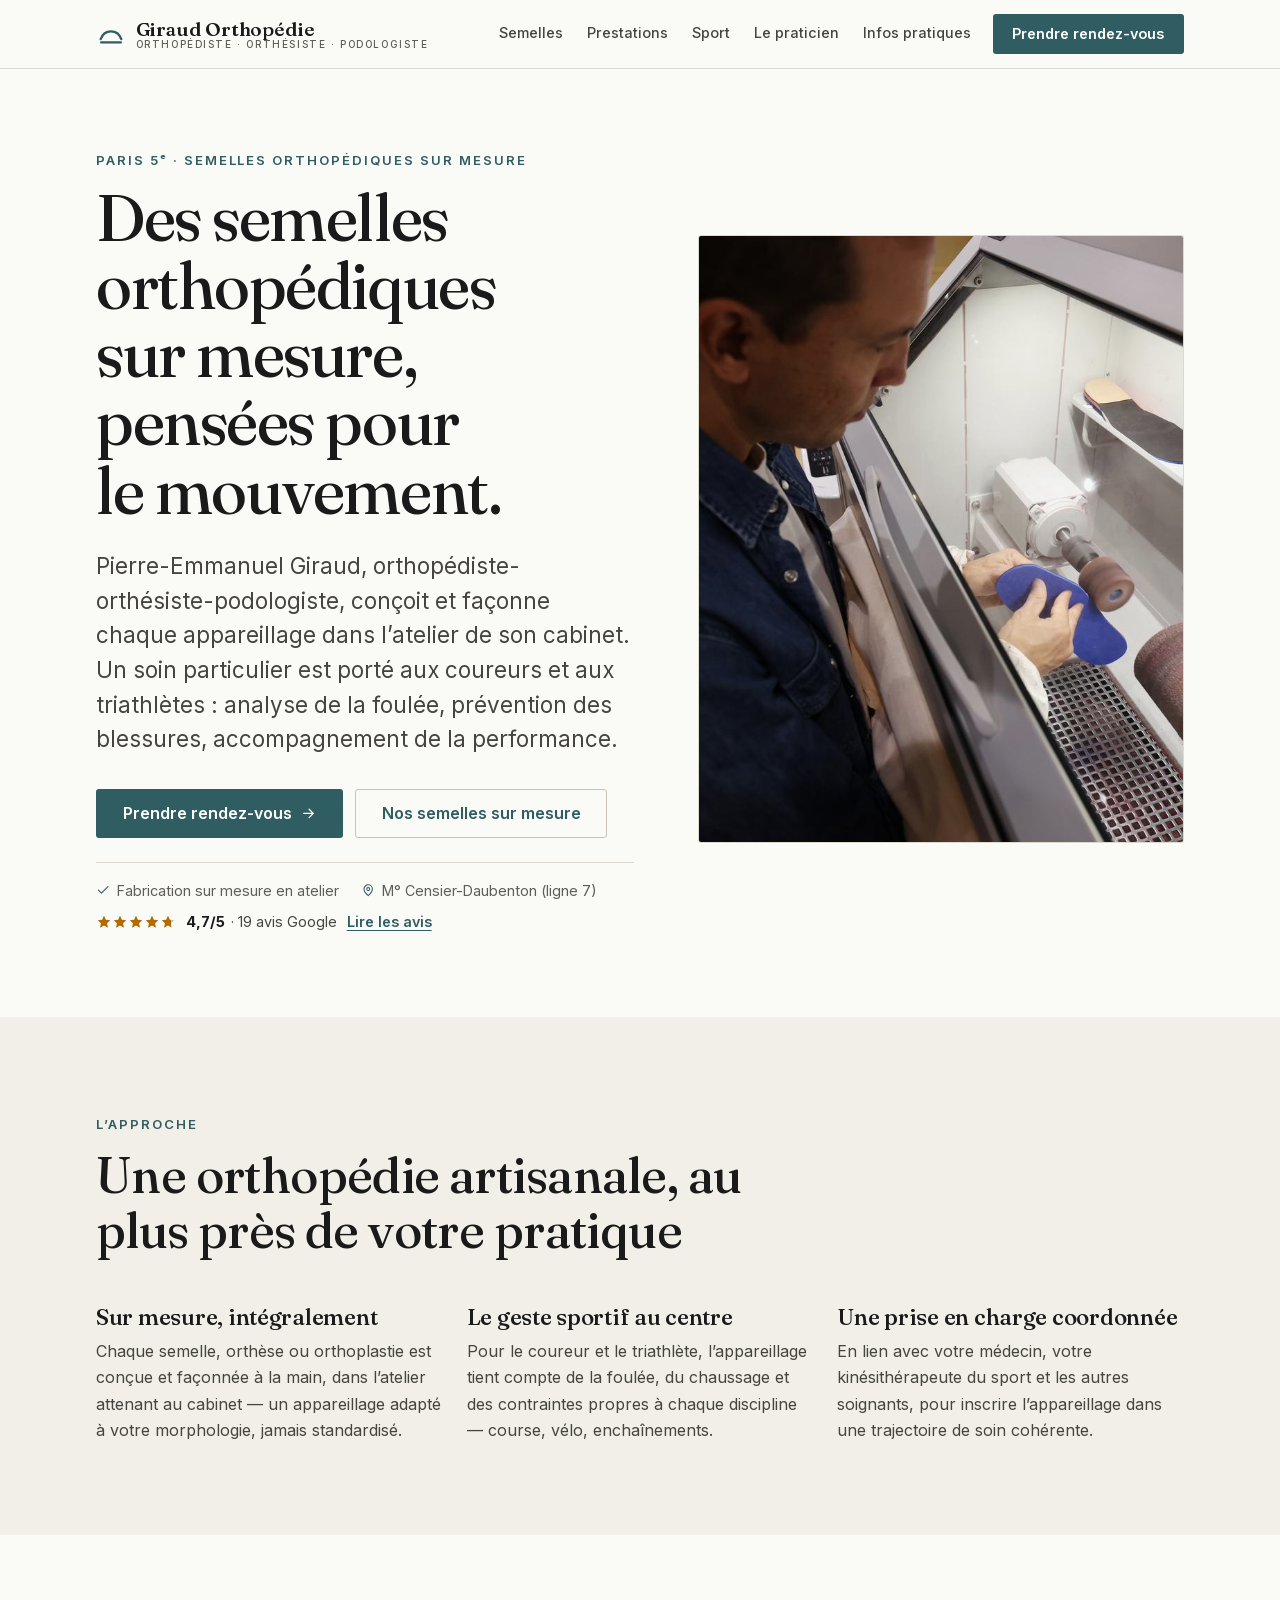
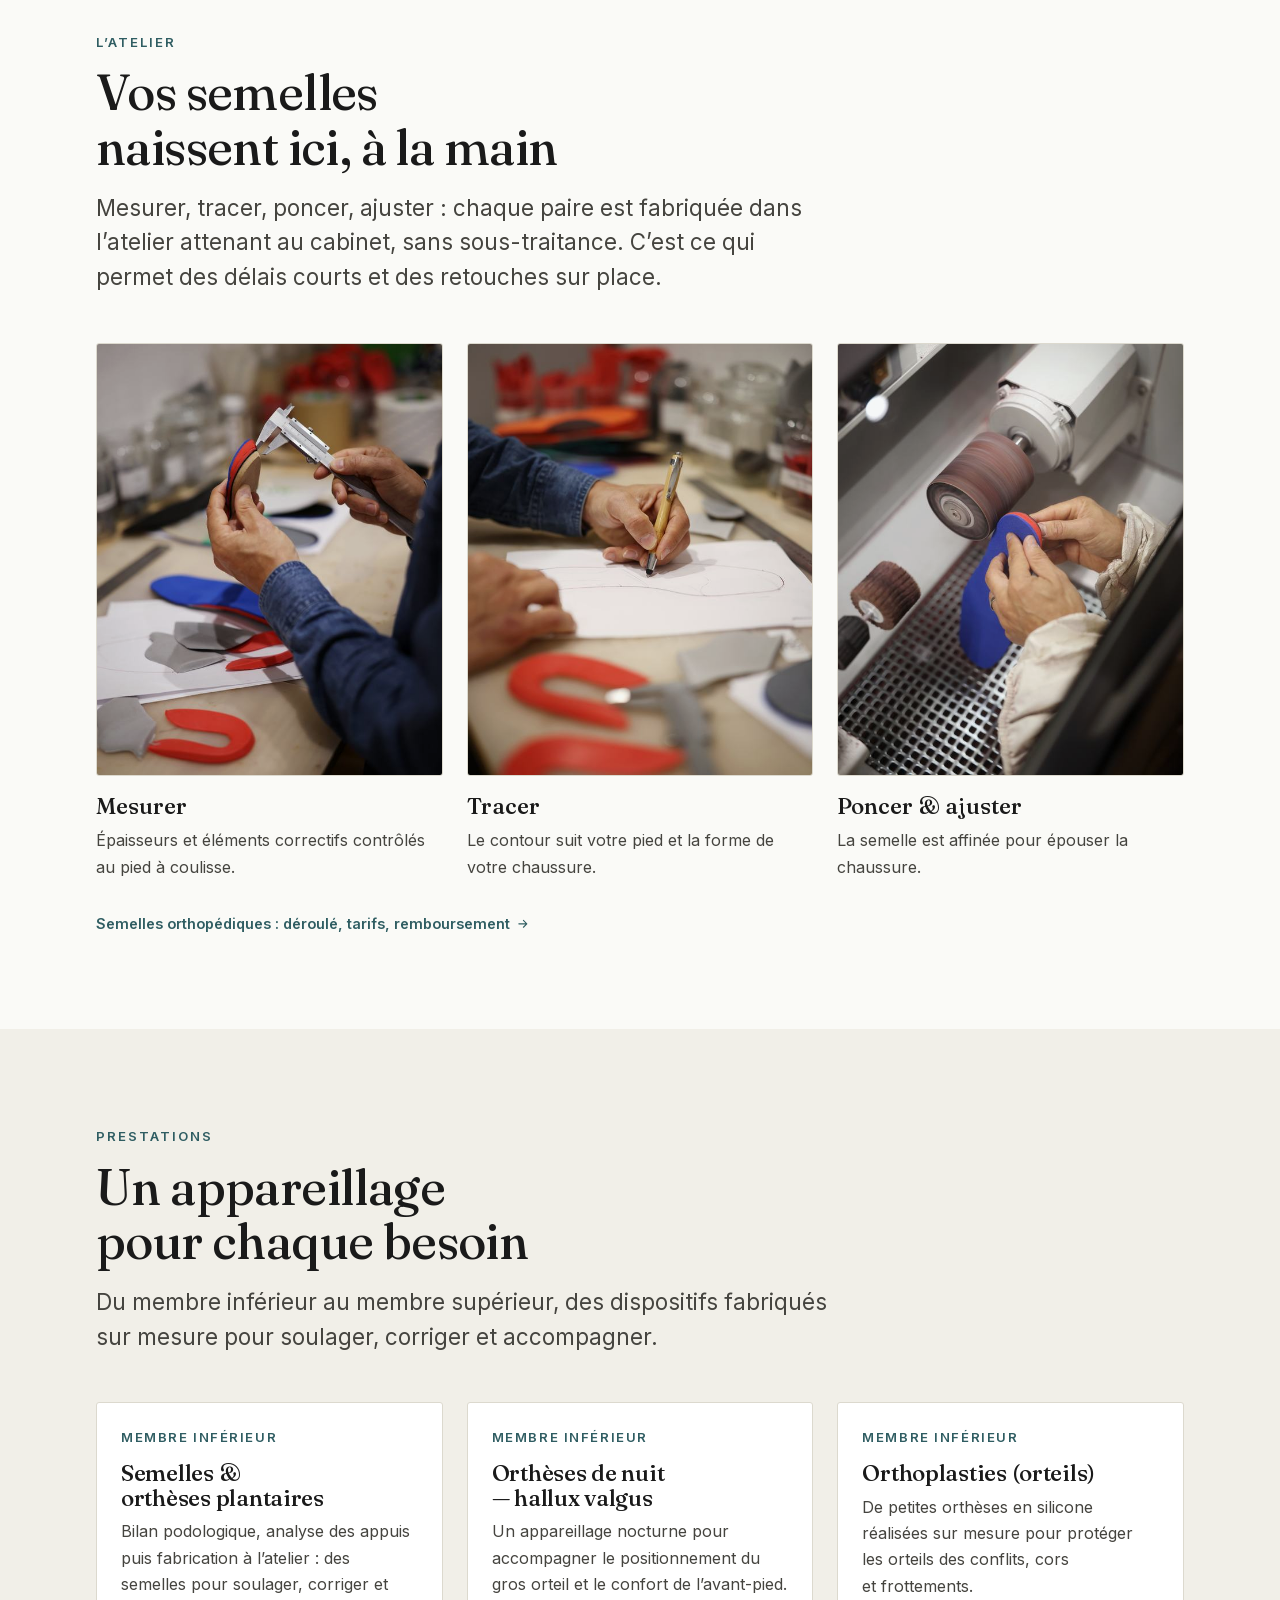
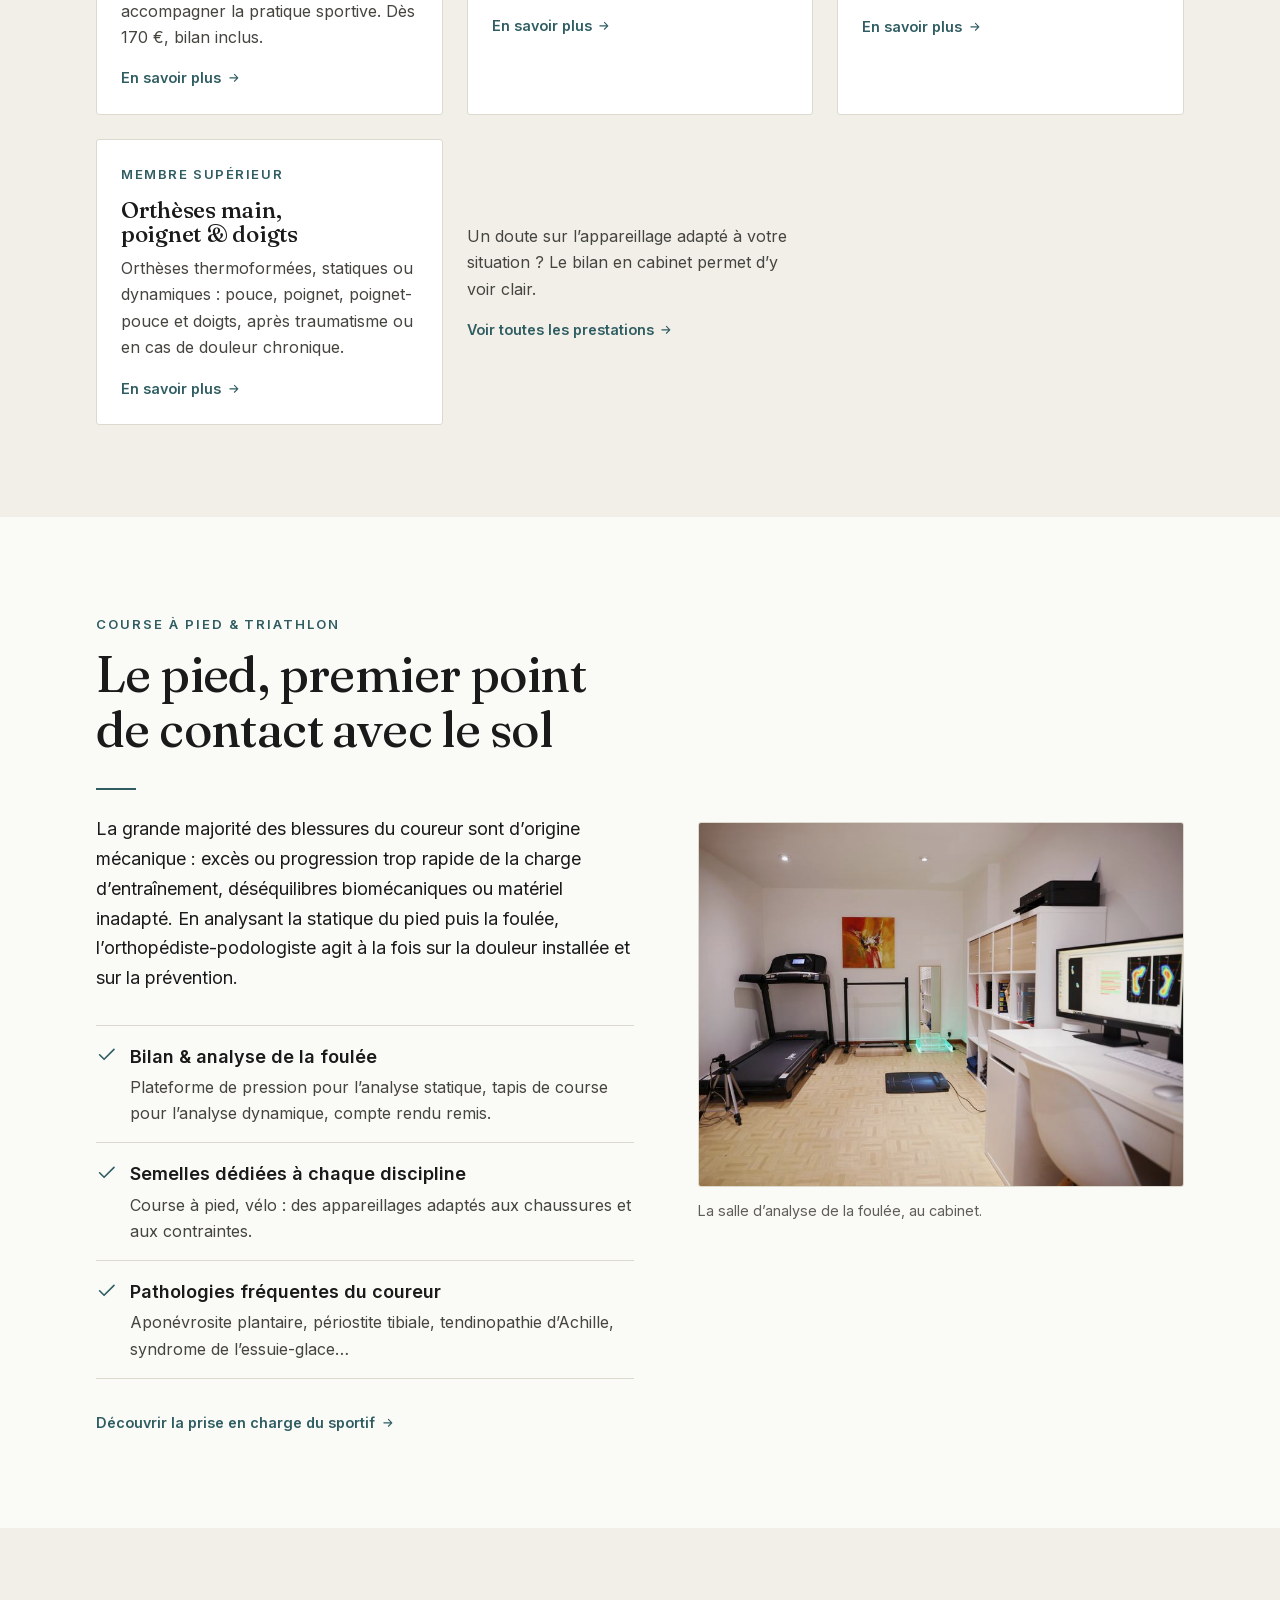
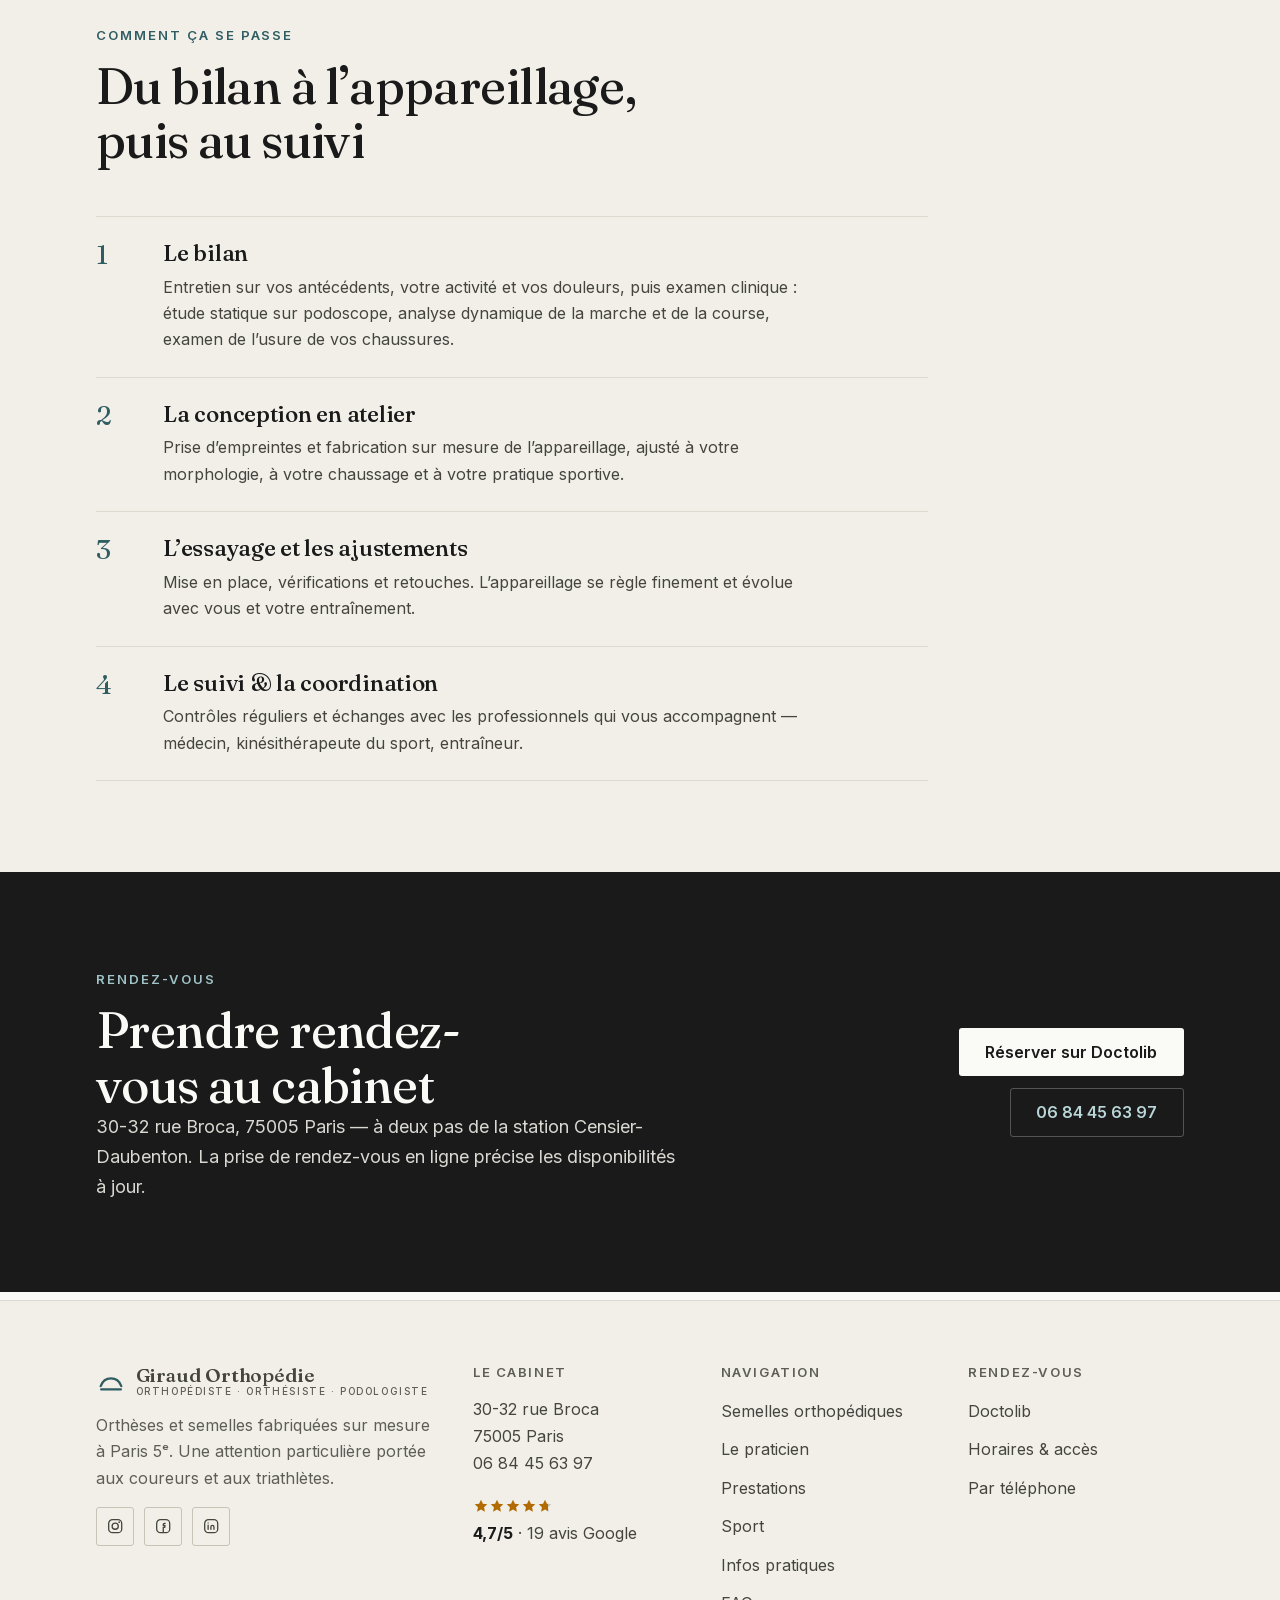
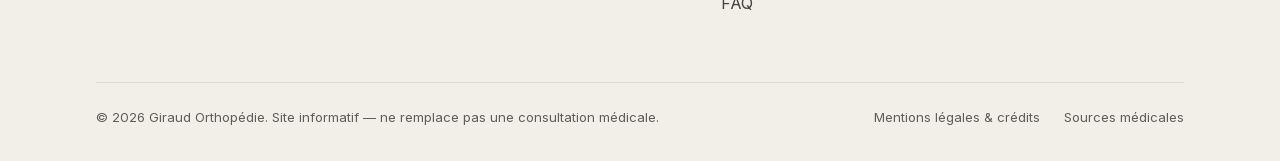
==== commit 166ae369: "Photos du cabinet, page « Semelles orthopédiques Paris 5ᵉ », note Google et revue UX - Intégration d" ====
--- a/index.html
+++ b/index.html
@@ -4,9 +4,8 @@
 <meta charset="utf-8">
 <script>document.documentElement.classList.add('js');</script>
 <meta name="viewport" content="width=device-width, initial-scale=1">
-<title>Giraud Orthopédie — Semelles & orthèses sur mesure à Paris 5ᵉ | Course à pied & triathlon</title>
-<meta name="description" content="Pierre-Emmanuel Giraud, orthopédiste-orthésiste-podologiste à Paris 5ᵉ. Semelles et orthèses fabriquées sur mesure en atelier. Spécial coureurs et triathlètes : analyse de la foulée, prévention des blessures.">
-<meta name="robots" content="noindex, nofollow"><!-- PRÉ-LANCEMENT : retirer cette ligne sur toutes les pages pour autoriser l'indexation (voir README) -->
+<title>Semelles orthopédiques sur mesure à Paris 5ᵉ — Giraud Orthopédie, podologie du sport</title>
+<meta name="description" content="Semelles orthopédiques et orthèses fabriquées sur mesure dans l’atelier du cabinet, rue Broca (Paris 5ᵉ, Censier-Daubenton). Bilan podologique, analyse de la foulée pour coureurs et triathlètes. 4,7/5 sur Google.">
 <meta name="theme-color" content="#FAFAF7">
 <link rel="canonical" href="https://www.giraud-orthopedie.fr/">
 <meta property="og:site_name" content="Giraud Orthopédie">
@@ -14,9 +13,9 @@
 <meta name="twitter:card" content="summary_large_image">
 <meta property="og:type" content="website">
 <meta property="og:locale" content="fr_FR">
-<meta property="og:title" content="Giraud Orthopédie — Semelles & orthèses sur mesure à Paris">
+<meta property="og:title" content="Giraud Orthopédie — Semelles orthopédiques sur mesure à Paris 5ᵉ">
 <meta property="og:description" content="Orthopédie sur mesure à Paris 5ᵉ, au service des coureurs et triathlètes.">
-<meta property="og:image" content="assets/img/og-image.png">
+<meta property="og:image" content="https://www.giraud-orthopedie.fr/assets/img/og-image.png">
 <meta property="og:image:width" content="1200">
 <meta property="og:image:height" content="630">
 <link rel="icon" href="assets/img/favicon.svg" type="image/svg+xml">
@@ -28,9 +27,11 @@
 {
   "@context": "https://schema.org",
   "@type": "MedicalBusiness",
+  "@id": "https://www.giraud-orthopedie.fr/#cabinet",
   "name": "Giraud Orthopédie — Pierre-Emmanuel Giraud",
-  "description": "Orthopédiste-orthésiste-podologiste à Paris. Semelles orthopédiques et orthèses sur mesure, prise en charge des sportifs (course à pied, triathlon).",
-  "image": "https://www.giraud-orthopedie.fr/assets/img/hero-run.jpg",
+  "description": "Orthopédiste-orthésiste-podologiste à Paris 5ᵉ. Semelles orthopédiques et orthèses fabriquées sur mesure dans l’atelier du cabinet ; bilan podologique et analyse de la foulée ; podologie du sport (course à pied, trail, triathlon, ski).",
+  "image": ["https://www.giraud-orthopedie.fr/assets/img/podologiste-paris-5-atelier-semelle-1200.jpg", "https://www.giraud-orthopedie.fr/assets/img/cabinet-giraud-orthopedie-salle-attente-1600.jpg", "https://www.giraud-orthopedie.fr/assets/img/analyse-foulee-tapis-plateforme-paris-5-1600.jpg"],
+  "logo": "https://www.giraud-orthopedie.fr/assets/img/og-image.png",
   "url": "https://www.giraud-orthopedie.fr",
   "priceRange": "€€",
   "telephone": "+33684456397",
@@ -41,12 +42,18 @@
     "addressLocality": "Paris",
     "addressCountry": "FR"
   },
-  "areaServed": "Paris",
+  "geo": {"@type": "GeoCoordinates", "latitude": 48.8382762, "longitude": 2.3479628},
+  "hasMap": "https://www.google.com/maps?cid=18077941117600670560",
+  "knowsLanguage": ["fr", "en", "es"],
+  "paymentAccepted": "Carte bancaire, espèces",
+  "areaServed": ["Paris 5e", "Paris 13e", "Paris 14e", "Paris 6e", "Paris"],
   "medicalSpecialty": "Podiatric",
   "sameAs": [
     "https://www.instagram.com/giraud_orthopedie_paris/",
     "https://www.facebook.com/p/Giraud-Orthop%C3%A9die-100063667833870/",
-    "https://www.linkedin.com/in/pierre-emmanuel-giraud-6b8389175/"
+    "https://www.linkedin.com/in/pierre-emmanuel-giraud-6b8389175/",
+    "https://www.doctolib.fr/orthopediste-orthesiste/paris/pierre-emmanuel-giraud",
+    "https://www.google.com/maps?cid=18077941117600670560"
   ]
 }
 </script>
@@ -69,10 +76,10 @@
     </button>
     <nav class="site-nav" id="site-nav" data-collapsible aria-label="Navigation principale">
       <ul class="site-nav__list">
-        <li><a class="site-nav__link" href="index.html" aria-current="page">Accueil</a></li>
-        <li><a class="site-nav__link" href="praticien.html">Le praticien</a></li>
+        <li><a class="site-nav__link" href="semelles-orthopediques-paris.html">Semelles</a></li>
         <li><a class="site-nav__link" href="prestations.html">Prestations</a></li>
         <li><a class="site-nav__link" href="sport.html">Sport</a></li>
+        <li><a class="site-nav__link" href="praticien.html">Le praticien</a></li>
         <li><a class="site-nav__link" href="infos-pratiques.html">Infos pratiques</a></li>
         <li><a class="btn btn--primary" href="https://www.doctolib.fr/orthopediste-orthesiste/paris/pierre-emmanuel-giraud" target="_blank" rel="noopener">Prendre rendez-vous</a></li>
       </ul>
@@ -87,23 +94,24 @@
     <div class="container">
       <div class="hero__grid">
         <div>
-          <span class="eyebrow">Paris 5ᵉ · Orthopédie sur mesure</span>
-          <h1 class="hero__title">Des semelles et orthèses sur mesure, pensées pour le mouvement.</h1>
+          <span class="eyebrow">Paris 5ᵉ · Semelles orthopédiques sur mesure</span>
+          <h1 class="hero__title">Des semelles orthopédiques sur mesure, pensées pour le mouvement.</h1>
           <p class="lead hero__lead">Pierre-Emmanuel Giraud, orthopédiste-orthésiste-podologiste, conçoit et façonne chaque appareillage dans l’atelier de son cabinet. Un soin particulier est porté aux coureurs et aux triathlètes&nbsp;: analyse de la foulée, prévention des blessures, accompagnement de la performance.</p>
           <div class="btn-row hero__cta">
             <a class="btn btn--primary btn--lg" href="https://www.doctolib.fr/orthopediste-orthesiste/paris/pierre-emmanuel-giraud" target="_blank" rel="noopener">
               Prendre rendez-vous
               <svg class="ico" viewBox="0 0 24 24" fill="none" stroke="currentColor" stroke-width="1.8" stroke-linecap="round" stroke-linejoin="round" aria-hidden="true"><path d="M5 12h14M13 6l6 6-6 6"/></svg>
             </a>
-            <a class="btn btn--ghost btn--lg" href="sport.html">Découvrir le sport</a>
+            <a class="btn btn--ghost btn--lg" href="semelles-orthopediques-paris.html">Nos semelles sur mesure</a>
           </div>
           <p class="hero__meta">
             <span><svg class="ico" viewBox="0 0 24 24" fill="none" stroke="currentColor" stroke-width="1.8" stroke-linecap="round" stroke-linejoin="round" aria-hidden="true"><path d="M20 6 9 17l-5-5"/></svg> Fabrication sur mesure en atelier</span>
             <span><svg class="ico" viewBox="0 0 24 24" fill="none" stroke="currentColor" stroke-width="1.8" stroke-linecap="round" stroke-linejoin="round" aria-hidden="true"><path d="M12 21s-7-5.5-7-11a7 7 0 0 1 14 0c0 5.5-7 11-7 11Z"/><circle cx="12" cy="10" r="2.4"/></svg> M° Censier-Daubenton (ligne&nbsp;7)</span>
+            <a class="rating" href="https://www.google.com/maps?cid=18077941117600670560" target="_blank" rel="noopener"><span class="stars" style="--rating:4.7" aria-hidden="true"></span><span><span class="rating__score">4,7/5</span> · 19 avis Google</span><span class="rating__more">Lire les avis<span class="sr-only"> (nouvelle fenêtre)</span></span></a>
           </p>
         </div>
-        <figure class="figure figure--tall">
-          <img src="assets/img/hero-run.jpg" width="1600" height="1066" alt="Coureur à pied en plein effort sur une piste d’athlétisme." fetchpriority="high" decoding="async">
+        <figure class="figure figure--tall figure--real">
+          <img src="assets/img/podologiste-paris-5-atelier-semelle-1200.jpg" srcset="assets/img/podologiste-paris-5-atelier-semelle-700.jpg 700w, assets/img/podologiste-paris-5-atelier-semelle-1200.jpg 1200w" sizes="(min-width: 58em) 34rem, 100vw" width="1200" height="1499" alt="Pierre-Emmanuel Giraud façonnant une semelle orthopédique sur mesure dans l’atelier de son cabinet, rue Broca à Paris 5ᵉ." fetchpriority="high" decoding="async">
         </figure>
       </div>
     </div>
@@ -133,8 +141,25 @@
     </div>
   </section>
 
+  <!-- L'ATELIER -->
+  <section class="section" aria-labelledby="atelier-title">
+    <div class="container">
+      <div class="section-head">
+        <span class="eyebrow">L’atelier</span>
+        <h2 id="atelier-title">Vos semelles naissent ici, à la main</h2>
+        <p class="lead">Mesurer, tracer, poncer, ajuster&nbsp;: chaque paire est fabriquée dans l’atelier attenant au cabinet, sans sous-traitance. C’est ce qui permet des délais courts et des retouches sur place.</p>
+      </div>
+      <ul class="gallery">
+        <li><figure><div class="figure figure--real"><img src="assets/img/semelles-orthopediques-sur-mesure-mesure-600.jpg" srcset="assets/img/semelles-orthopediques-sur-mesure-mesure-600.jpg 600w, assets/img/semelles-orthopediques-sur-mesure-mesure-900.jpg 900w" sizes="(min-width: 40em) 30vw, 100vw" width="600" height="750" alt="Mesure d’une semelle orthopédique au pied à coulisse sur l’établi." loading="lazy" decoding="async"></div><figcaption><strong>Mesurer</strong>Épaisseurs et éléments correctifs contrôlés au pied à coulisse.</figcaption></figure></li>
+        <li><figure><div class="figure figure--real"><img src="assets/img/semelles-orthopediques-sur-mesure-tracage-600.jpg" srcset="assets/img/semelles-orthopediques-sur-mesure-tracage-600.jpg 600w, assets/img/semelles-orthopediques-sur-mesure-tracage-900.jpg 900w" sizes="(min-width: 40em) 30vw, 100vw" width="600" height="750" alt="Traçage du contour d’une semelle sur papier dans l’atelier." loading="lazy" decoding="async"></div><figcaption><strong>Tracer</strong>Le contour suit votre pied et la forme de votre chaussure.</figcaption></figure></li>
+        <li><figure><div class="figure figure--real"><img src="assets/img/semelles-orthopediques-sur-mesure-poncage-600.jpg" srcset="assets/img/semelles-orthopediques-sur-mesure-poncage-600.jpg 600w, assets/img/semelles-orthopediques-sur-mesure-poncage-900.jpg 900w" sizes="(min-width: 40em) 30vw, 100vw" width="600" height="750" alt="Ponçage d’une semelle bleue sur la ponceuse de l’atelier." loading="lazy" decoding="async"></div><figcaption><strong>Poncer &amp; ajuster</strong>La semelle est affinée pour épouser la chaussure.</figcaption></figure></li>
+      </ul>
+      <a class="arrow-link mt-6" href="semelles-orthopediques-paris.html">Semelles orthopédiques&nbsp;: déroulé, tarifs, remboursement <svg class="ico" viewBox="0 0 24 24" fill="none" stroke="currentColor" stroke-width="1.9" stroke-linecap="round" stroke-linejoin="round" aria-hidden="true"><path d="M5 12h14M13 6l6 6-6 6"/></svg></a>
+    </div>
+  </section>
+
   <!-- PRESTATIONS -->
-  <section class="section" aria-labelledby="prestations-title">
+  <section class="section section--alt" aria-labelledby="prestations-title">
     <div class="container">
       <div class="section-head">
         <span class="eyebrow">Prestations</span>
@@ -142,10 +167,10 @@
         <p class="lead">Du membre inférieur au membre supérieur, des dispositifs fabriqués sur mesure pour soulager, corriger et accompagner.</p>
       </div>
       <div class="grid grid--3">
-        <a class="card card--link" href="prestations.html#semelles">
+        <a class="card card--link" href="semelles-orthopediques-paris.html">
           <span class="card__kicker">Membre inférieur</span>
           <h3>Semelles &amp; orthèses plantaires</h3>
-          <p>Corriger la statique du pied, répartir les appuis, soulager les douleurs plantaires et accompagner la pratique sportive.</p>
+          <p>Bilan podologique, analyse des appuis puis fabrication à l’atelier&nbsp;: des semelles pour soulager, corriger et accompagner la pratique sportive. Dès 170&nbsp;€, bilan inclus.</p>
           <span class="arrow-link">En savoir plus <svg class="ico" viewBox="0 0 24 24" fill="none" stroke="currentColor" stroke-width="1.9" stroke-linecap="round" stroke-linejoin="round" aria-hidden="true"><path d="M5 12h14M13 6l6 6-6 6"/></svg></span>
         </a>
         <a class="card card--link" href="prestations.html#hallux">
@@ -160,7 +185,7 @@
           <p>De petites orthèses en silicone réalisées sur mesure pour protéger les orteils des conflits, cors et frottements.</p>
           <span class="arrow-link">En savoir plus <svg class="ico" viewBox="0 0 24 24" fill="none" stroke="currentColor" stroke-width="1.9" stroke-linecap="round" stroke-linejoin="round" aria-hidden="true"><path d="M5 12h14M13 6l6 6-6 6"/></svg></span>
         </a>
-        <a class="card card--link" href="prestations.html#main">
+        <a class="card card--link" href="prestations.html#membre-superieur">
           <span class="card__kicker">Membre supérieur</span>
           <h3>Orthèses main, poignet &amp; doigts</h3>
           <p>Orthèses thermoformées, statiques ou dynamiques&nbsp;: pouce, poignet, poignet-pouce et doigts, après traumatisme ou en cas de douleur chronique.</p>
@@ -175,7 +200,7 @@
   </section>
 
   <!-- SPORT (différenciant) -->
-  <section class="section section--alt" aria-labelledby="sport-title">
+  <section class="section" aria-labelledby="sport-title">
     <div class="container">
       <div class="hero__grid">
         <div>
@@ -186,7 +211,7 @@
           <ul class="feature-list mt-6">
             <li>
               <svg class="ico" viewBox="0 0 24 24" fill="none" stroke="currentColor" stroke-width="1.8" stroke-linecap="round" stroke-linejoin="round" aria-hidden="true"><path d="M20 6 9 17l-5-5"/></svg>
-              <div><strong>Bilan &amp; analyse de la foulée</strong><p>Examen statique et dynamique, observation de la marche et de la course.</p></div>
+              <div><strong>Bilan &amp; analyse de la foulée</strong><p>Plateforme de pression pour l’analyse statique, tapis de course pour l’analyse dynamique, compte rendu remis.</p></div>
             </li>
             <li>
               <svg class="ico" viewBox="0 0 24 24" fill="none" stroke="currentColor" stroke-width="1.8" stroke-linecap="round" stroke-linejoin="round" aria-hidden="true"><path d="M20 6 9 17l-5-5"/></svg>
@@ -199,15 +224,18 @@
           </ul>
           <a class="arrow-link mt-6" href="sport.html">Découvrir la prise en charge du sportif <svg class="ico" viewBox="0 0 24 24" fill="none" stroke="currentColor" stroke-width="1.9" stroke-linecap="round" stroke-linejoin="round" aria-hidden="true"><path d="M5 12h14M13 6l6 6-6 6"/></svg></a>
         </div>
-        <figure class="figure figure--tall">
-          <img src="assets/img/trail.jpg" width="1600" height="1067" alt="Coureur de trail progressant sur un sentier de montagne." loading="lazy" decoding="async">
+        <figure class="figure-wrap">
+          <div class="figure figure--real" style="aspect-ratio:4/3">
+            <img src="assets/img/analyse-foulee-tapis-plateforme-paris-5-900.jpg" srcset="assets/img/analyse-foulee-tapis-plateforme-paris-5-900.jpg 900w, assets/img/analyse-foulee-tapis-plateforme-paris-5-1600.jpg 1600w" sizes="(min-width: 58em) 34rem, 100vw" width="900" height="600" alt="Salle d’analyse de la foulée du cabinet : tapis de course, plateforme de pression et écran affichant la cartographie des appuis plantaires." loading="lazy" decoding="async">
+          </div>
+          <figcaption>La salle d’analyse de la foulée, au cabinet.</figcaption>
         </figure>
       </div>
     </div>
   </section>
 
   <!-- PARCOURS DE SOIN -->
-  <section class="section" aria-labelledby="parcours-title">
+  <section class="section section--alt" aria-labelledby="parcours-title">
     <div class="container">
       <div class="section-head">
         <span class="eyebrow">Comment ça se passe</span>
@@ -296,10 +324,12 @@
           75005 Paris<br>
           <a href="tel:+33684456397">06&nbsp;84&nbsp;45&nbsp;63&nbsp;97</a>
         </address>
+        <p style="margin-top:var(--sp-4)"><a class="rating rating--footer" href="https://www.google.com/maps?cid=18077941117600670560" target="_blank" rel="noopener"><span class="stars" style="--rating:4.7" aria-hidden="true"></span><span><span class="rating__score">4,7/5</span> · 19 avis Google<span class="sr-only"> (nouvelle fenêtre)</span></span></a></p>
       </div>
       <div class="footer-col">
         <h2>Navigation</h2>
         <ul>
+          <li><a href="semelles-orthopediques-paris.html">Semelles orthopédiques</a></li>
           <li><a href="praticien.html">Le praticien</a></li>
           <li><a href="prestations.html">Prestations</a></li>
           <li><a href="sport.html">Sport</a></li>
@@ -326,6 +356,11 @@
   </div>
 </footer>
 
+<div class="mobile-cta" role="region" aria-label="Prise de rendez-vous rapide">
+  <a class="btn btn--primary" href="https://www.doctolib.fr/orthopediste-orthesiste/paris/pierre-emmanuel-giraud" target="_blank" rel="noopener">Prendre rendez-vous</a>
+  <a class="btn btn--ghost" href="tel:+33684456397" aria-label="Appeler le cabinet au 06 84 45 63 97">Appeler</a>
+</div>
+
 <script src="assets/js/main.js"></script>
 </body>
 </html>
--- a/assets/css/style.css
+++ b/assets/css/style.css
@@ -424,6 +424,58 @@
 figcaption, .credit {
   font-size: var(--fs-50); color: var(--muted); margin-top: var(--sp-2);
 }
+/* Photos réelles du cabinet : traitement plus léger que les images d'illustration */
+.figure--real img { filter: saturate(0.94) contrast(1.02); }
+.figure--real::after { opacity: 0.05; }
+.figure-wrap { margin: 0; }
+.figure-wrap figcaption { font-size: var(--fs-75); color: var(--muted); margin-top: var(--sp-3); }
+
+/* --- Galerie « l'atelier » ---------------------------------------------- */
+.gallery { display: grid; gap: var(--sp-5); list-style: none; padding: 0; margin: 0; }
+@media (min-width: 40em) { .gallery { grid-template-columns: repeat(3, 1fr); } }
+.gallery figure { margin: 0; }
+.gallery .figure { aspect-ratio: 4 / 5; }
+.gallery figcaption { margin-top: var(--sp-3); font-size: var(--fs-100); color: var(--ink-2); }
+.gallery figcaption strong { display: block; font-family: var(--font-serif); font-weight: 500; font-size: var(--fs-300); color: var(--ink); margin-bottom: 0.15rem; }
+.gallery__n { font-family: var(--font-serif); color: var(--accent); margin-right: 0.35em; }
+
+/* --- Note Google --------------------------------------------------------- */
+.stars {
+  --size: 1rem;
+  display: inline-block; flex: none;
+  width: calc(var(--size) * 5); height: var(--size);
+  background: linear-gradient(90deg, #B26B00 calc(var(--rating, 5) / 5 * 100%), var(--line-2) 0);
+  -webkit-mask: url("data:image/svg+xml,%3Csvg xmlns='http://www.w3.org/2000/svg' viewBox='0 0 24 24'%3E%3Cpath d='M12 2.6l2.85 6.05 6.6.8-4.86 4.55 1.27 6.55L12 17.3l-5.86 3.25 1.27-6.55L2.55 9.45l6.6-.8z'/%3E%3C/svg%3E") 0 0 / var(--size) var(--size) repeat-x;
+          mask: url("data:image/svg+xml,%3Csvg xmlns='http://www.w3.org/2000/svg' viewBox='0 0 24 24'%3E%3Cpath d='M12 2.6l2.85 6.05 6.6.8-4.86 4.55 1.27 6.55L12 17.3l-5.86 3.25 1.27-6.55L2.55 9.45l6.6-.8z'/%3E%3C/svg%3E") 0 0 / var(--size) var(--size) repeat-x;
+}
+.rating {
+  display: inline-flex; align-items: center; flex-wrap: wrap; gap: 0.35rem 0.6rem;
+  font-size: var(--fs-75); color: var(--ink-2); text-decoration: none;
+}
+.rating__score { font-weight: 700; color: var(--ink); }
+.rating__more { color: var(--accent); font-weight: 600; text-decoration: underline; text-decoration-thickness: 1px; text-underline-offset: 0.18em; }
+a.rating:hover .rating__more { color: var(--accent-2); }
+.rating-card {
+  display: grid; gap: var(--sp-2);
+  background: var(--white); border: 1px solid var(--line); border-radius: var(--radius);
+  padding: var(--sp-5);
+}
+.rating-card .stars { --size: 1.3rem; }
+.rating-card .rating-card__score { font-family: var(--font-serif); font-size: var(--fs-500); line-height: 1; color: var(--ink); }
+.rating-card .rating-card__score small { font-family: var(--font-sans); font-size: var(--fs-75); color: var(--muted); margin-left: 0.3em; }
+.rating-card p { font-size: var(--fs-75); color: var(--ink-2); }
+
+/* --- Chiffres clés ------------------------------------------------------- */
+.facts { display: grid; gap: var(--sp-4); list-style: none; padding: 0; margin: 0; }
+@media (min-width: 40em) { .facts { grid-template-columns: repeat(2, 1fr); } }
+@media (min-width: 64em) { .facts--4 { grid-template-columns: repeat(4, 1fr); } }
+.facts li { border-top: 2px solid var(--accent); padding-top: var(--sp-3); }
+.facts strong { display: block; font-family: var(--font-serif); font-weight: 500; font-size: var(--fs-400); line-height: 1.15; color: var(--ink); }
+.facts span { font-size: var(--fs-75); color: var(--ink-2); }
+
+/* --- Carte (OpenStreetMap, sans cookie) ---------------------------------- */
+.map { border: 1px solid var(--line); border-radius: var(--radius); overflow: hidden; background: var(--paper-3); aspect-ratio: 4 / 3; }
+.map iframe { display: block; width: 100%; height: 100%; border: 0; }
 
 /* --- Cartes -------------------------------------------------------------- */
 .card {
@@ -692,9 +744,25 @@
 /* Sans JavaScript : tous les panneaux sont empilés et séparés */
 html:not(.js) .tabs__panel + .tabs__panel { margin-top: var(--sp-7); border-top: 1px solid var(--line); padding-top: var(--sp-6); }
 
+/* --- Barre d'action mobile (RDV / appel toujours à portée de pouce) ------ */
+.mobile-cta { display: none; }
+@media (max-width: 64em) {
+  .mobile-cta {
+    display: flex; gap: var(--sp-2);
+    position: fixed; left: 0; right: 0; bottom: 0; z-index: 90;
+    padding: 0.6rem clamp(1.15rem, 0.6rem + 2.6vw, 2.5rem) calc(0.6rem + env(safe-area-inset-bottom));
+    background: color-mix(in srgb, var(--paper) 94%, transparent);
+    backdrop-filter: saturate(1.4) blur(8px);
+    border-top: 1px solid var(--line);
+  }
+  .mobile-cta .btn { flex: 1; padding-block: 0.8em; }
+  .mobile-cta .btn--ghost { flex: 0 0 auto; }
+  body { padding-bottom: 4.25rem; }
+}
+
 /* --- Impression ---------------------------------------------------------- */
 @media print {
-  .site-header, .site-footer, .cta-band, .menu-toggle, .skip-link { display: none !important; }
+  .site-header, .site-footer, .cta-band, .menu-toggle, .skip-link, .mobile-cta { display: none !important; }
   body { background: #fff; color: #000; font-size: 11pt; }
   .figure::after { display: none; }
   a { color: #000; text-decoration: underline; }
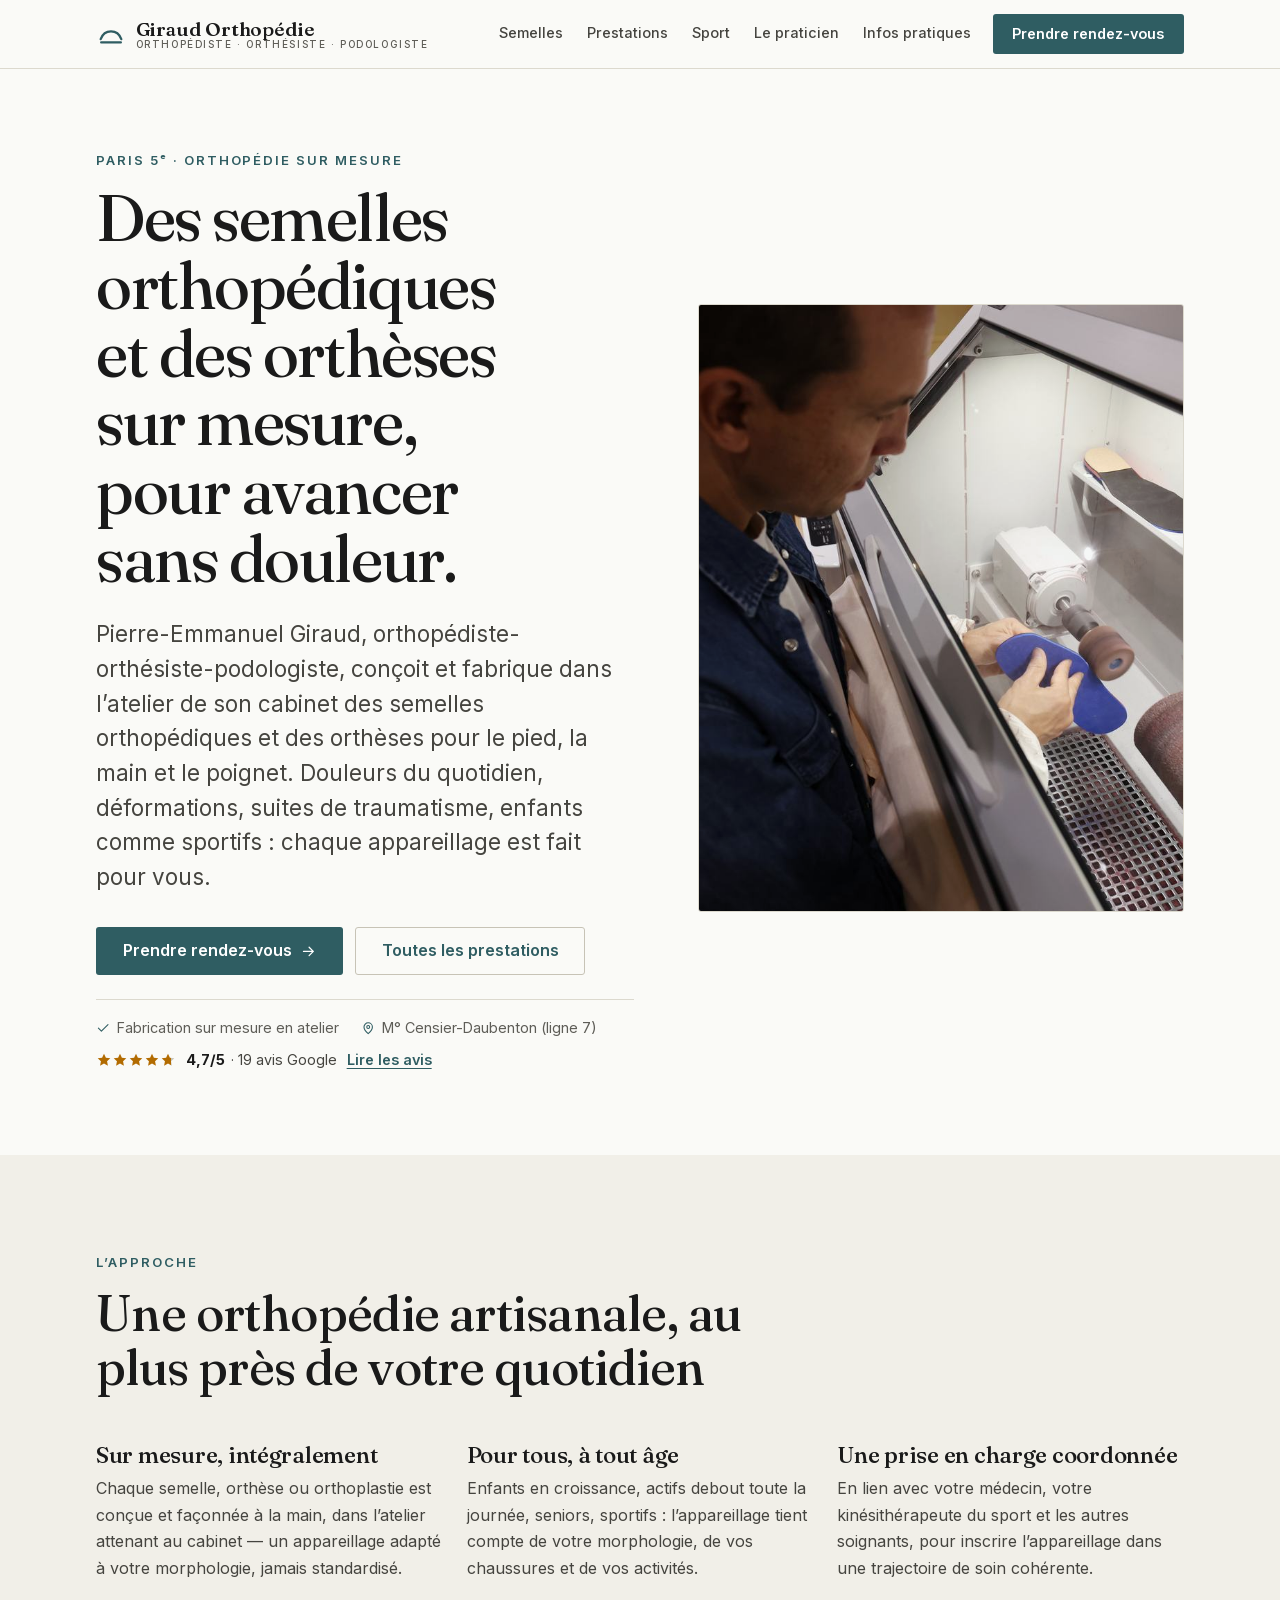
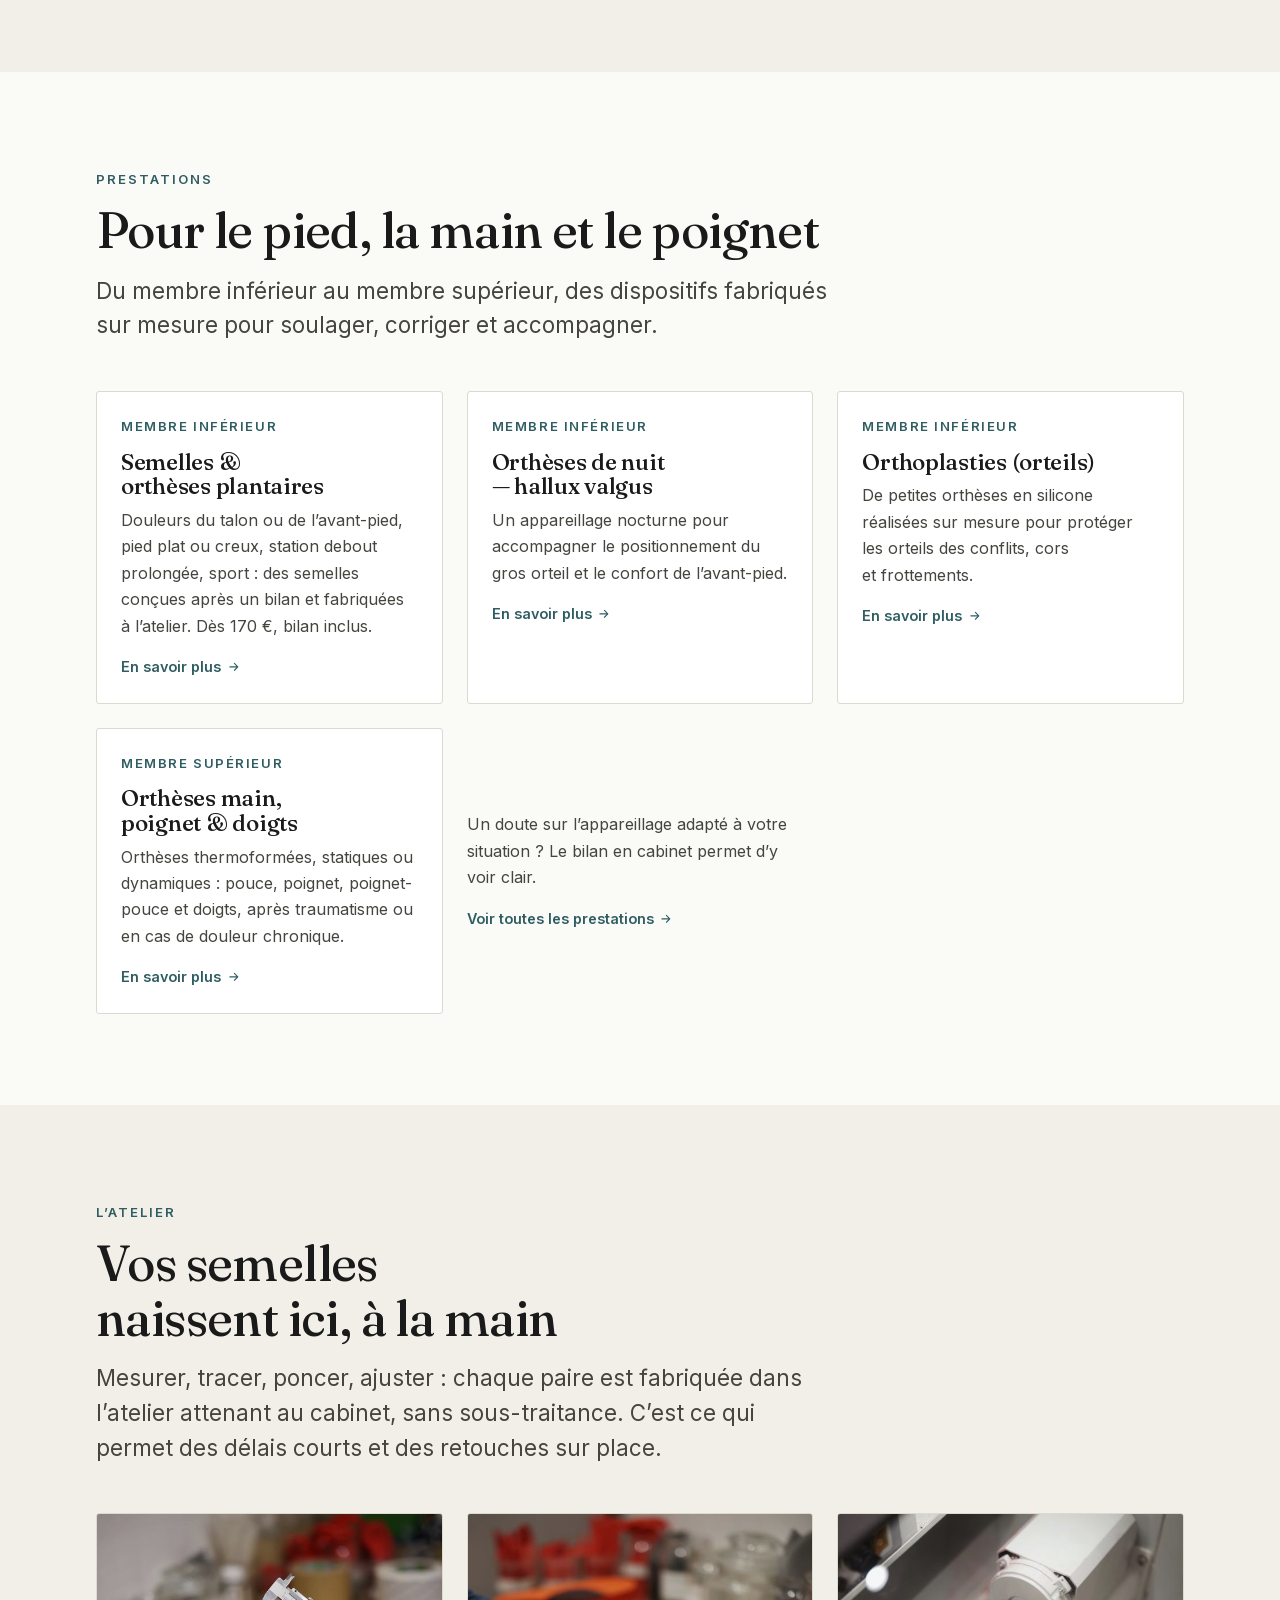
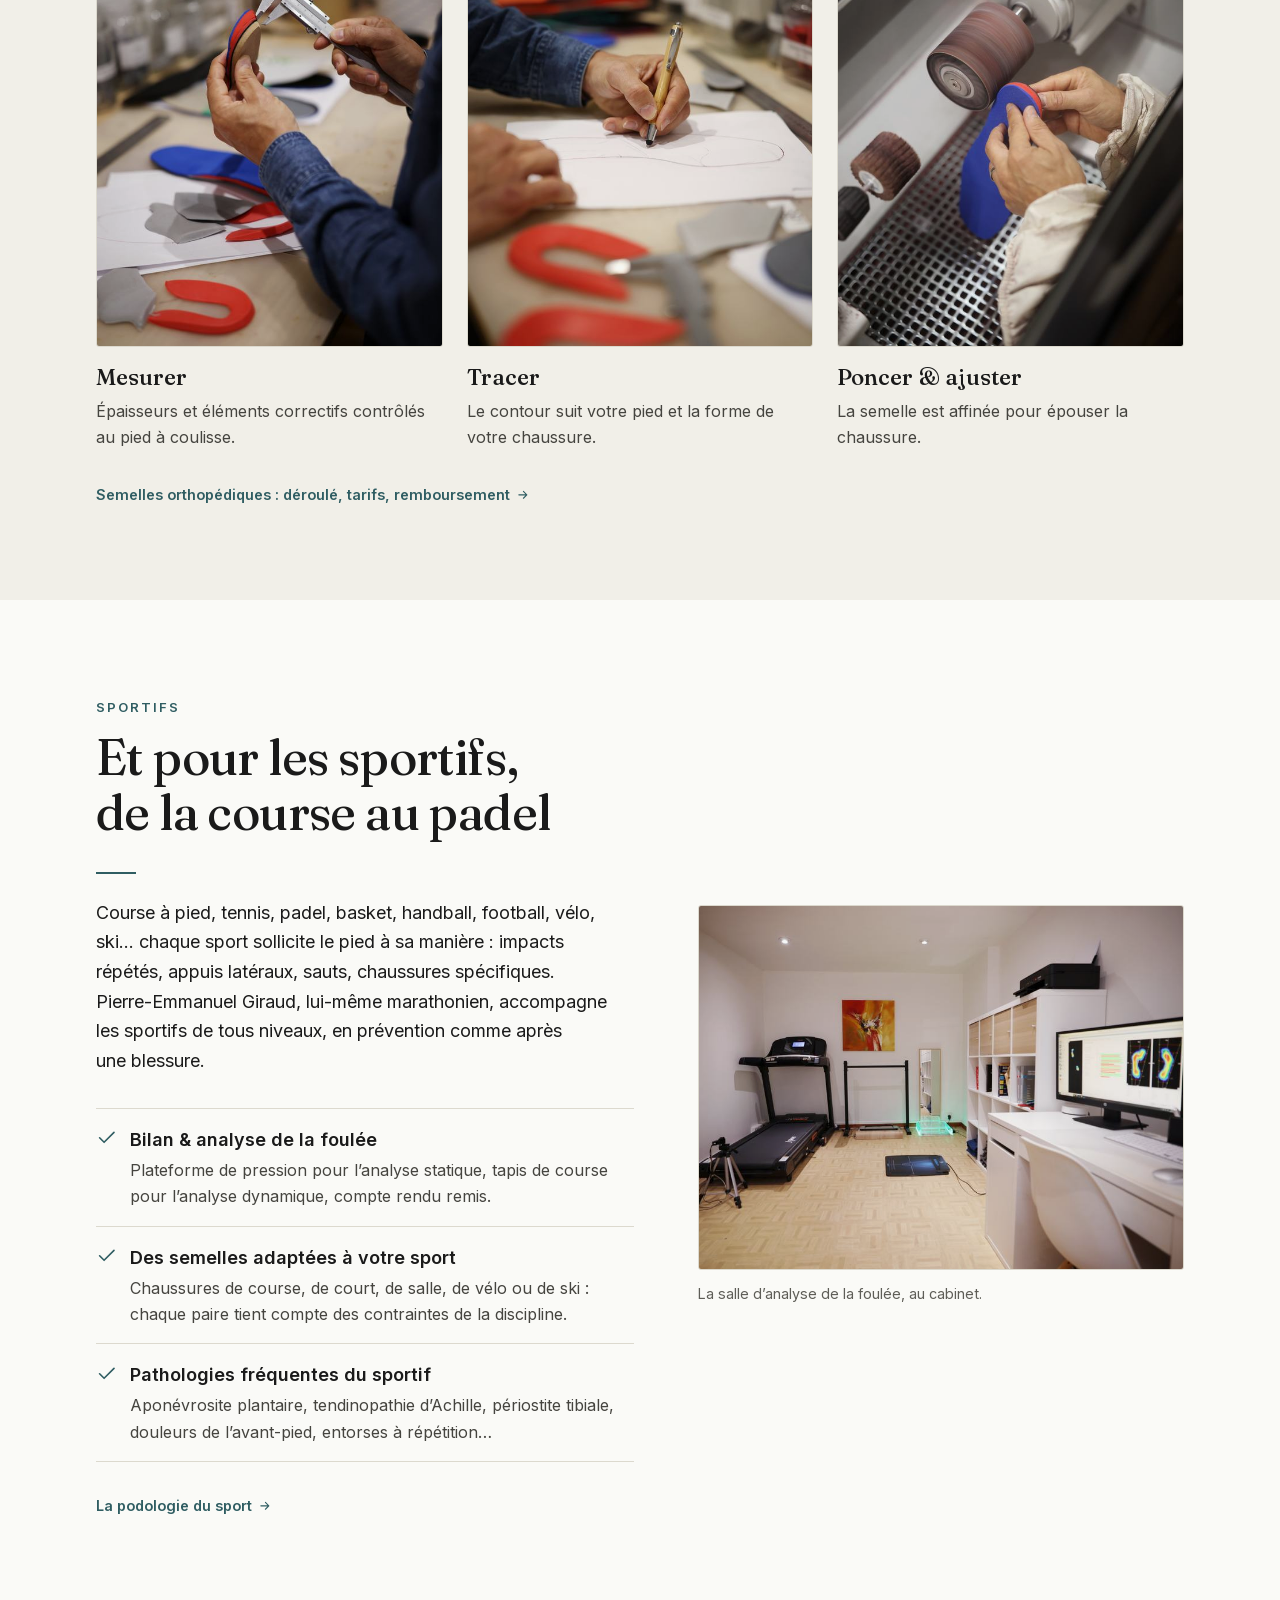
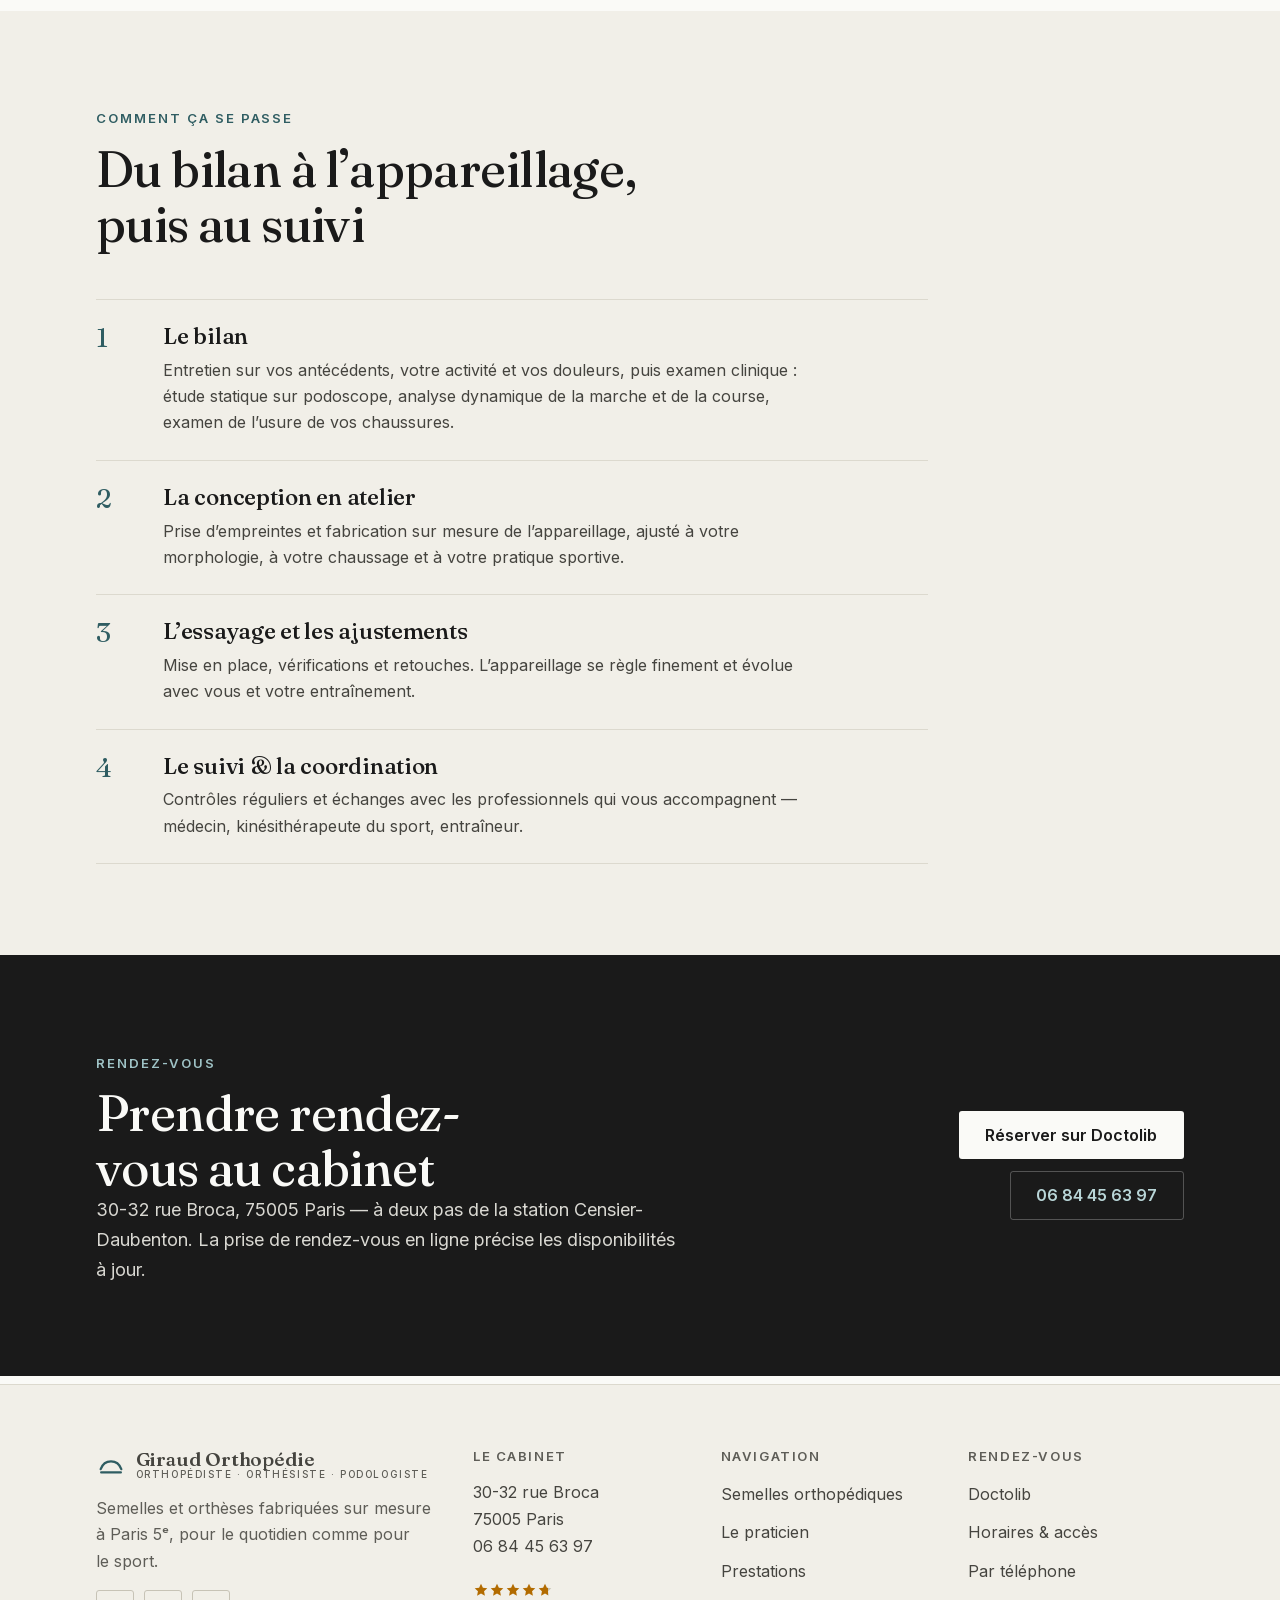
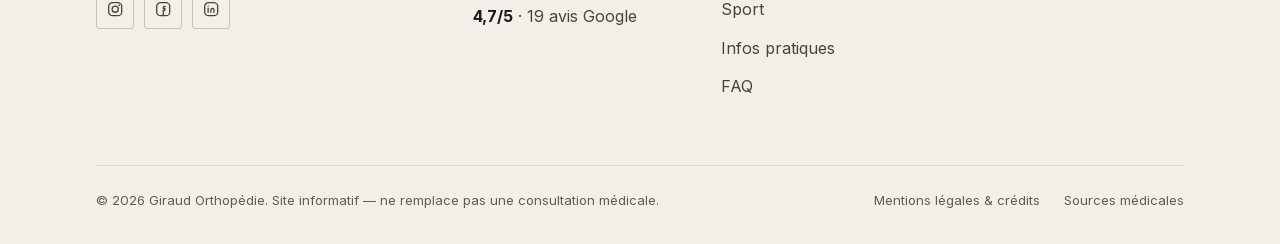
==== commit d798d354: "Accueil grand public, semelles par sport, onglet raquette & sports collectifs - Accueil : discours r" ====
--- a/index.html
+++ b/index.html
@@ -4,8 +4,8 @@
 <meta charset="utf-8">
 <script>document.documentElement.classList.add('js');</script>
 <meta name="viewport" content="width=device-width, initial-scale=1">
-<title>Semelles orthopédiques sur mesure à Paris 5ᵉ — Giraud Orthopédie, podologie du sport</title>
-<meta name="description" content="Semelles orthopédiques et orthèses fabriquées sur mesure dans l’atelier du cabinet, rue Broca (Paris 5ᵉ, Censier-Daubenton). Bilan podologique, analyse de la foulée pour coureurs et triathlètes. 4,7/5 sur Google.">
+<title>Semelles orthopédiques et orthèses sur mesure à Paris 5ᵉ — Giraud Orthopédie</title>
+<meta name="description" content="Semelles orthopédiques, orthèses de nuit, orthoplasties et orthèses de la main fabriquées sur mesure dans l’atelier du cabinet, rue Broca (Paris 5ᵉ, Censier-Daubenton). Pour le quotidien comme pour le sport. 4,7/5 sur Google.">
 <meta name="theme-color" content="#FAFAF7">
 <link rel="canonical" href="https://www.giraud-orthopedie.fr/">
 <meta property="og:site_name" content="Giraud Orthopédie">
@@ -14,7 +14,7 @@
 <meta property="og:type" content="website">
 <meta property="og:locale" content="fr_FR">
 <meta property="og:title" content="Giraud Orthopédie — Semelles orthopédiques sur mesure à Paris 5ᵉ">
-<meta property="og:description" content="Orthopédie sur mesure à Paris 5ᵉ, au service des coureurs et triathlètes.">
+<meta property="og:description" content="Semelles et orthèses fabriquées sur mesure à Paris 5ᵉ, pour le quotidien comme pour le sport.">
 <meta property="og:image" content="https://www.giraud-orthopedie.fr/assets/img/og-image.png">
 <meta property="og:image:width" content="1200">
 <meta property="og:image:height" content="630">
@@ -29,7 +29,7 @@
   "@type": "MedicalBusiness",
   "@id": "https://www.giraud-orthopedie.fr/#cabinet",
   "name": "Giraud Orthopédie — Pierre-Emmanuel Giraud",
-  "description": "Orthopédiste-orthésiste-podologiste à Paris 5ᵉ. Semelles orthopédiques et orthèses fabriquées sur mesure dans l’atelier du cabinet ; bilan podologique et analyse de la foulée ; podologie du sport (course à pied, trail, triathlon, ski).",
+  "description": "Orthopédiste-orthésiste-podologiste à Paris 5ᵉ. Semelles orthopédiques, orthèses de nuit pour hallux valgus, orthoplasties et orthèses de la main et du poignet, fabriquées sur mesure dans l’atelier du cabinet. Bilan podologique pour adultes et enfants ; accompagnement des sportifs.",
   "image": ["https://www.giraud-orthopedie.fr/assets/img/podologiste-paris-5-atelier-semelle-1200.jpg", "https://www.giraud-orthopedie.fr/assets/img/cabinet-giraud-orthopedie-salle-attente-1600.jpg", "https://www.giraud-orthopedie.fr/assets/img/analyse-foulee-tapis-plateforme-paris-5-1600.jpg"],
   "logo": "https://www.giraud-orthopedie.fr/assets/img/og-image.png",
   "url": "https://www.giraud-orthopedie.fr",
@@ -94,15 +94,15 @@
     <div class="container">
       <div class="hero__grid">
         <div>
-          <span class="eyebrow">Paris 5ᵉ · Semelles orthopédiques sur mesure</span>
-          <h1 class="hero__title">Des semelles orthopédiques sur mesure, pensées pour le mouvement.</h1>
-          <p class="lead hero__lead">Pierre-Emmanuel Giraud, orthopédiste-orthésiste-podologiste, conçoit et façonne chaque appareillage dans l’atelier de son cabinet. Un soin particulier est porté aux coureurs et aux triathlètes&nbsp;: analyse de la foulée, prévention des blessures, accompagnement de la performance.</p>
+          <span class="eyebrow">Paris 5ᵉ · Orthopédie sur mesure</span>
+          <h1 class="hero__title">Des semelles orthopédiques et des orthèses sur mesure, pour avancer sans douleur.</h1>
+          <p class="lead hero__lead">Pierre-Emmanuel Giraud, orthopédiste-orthésiste-podologiste, conçoit et fabrique dans l’atelier de son cabinet des semelles orthopédiques et des orthèses pour le pied, la main et le poignet. Douleurs du quotidien, déformations, suites de traumatisme, enfants comme sportifs&nbsp;: chaque appareillage est fait pour vous.</p>
           <div class="btn-row hero__cta">
             <a class="btn btn--primary btn--lg" href="https://www.doctolib.fr/orthopediste-orthesiste/paris/pierre-emmanuel-giraud" target="_blank" rel="noopener">
               Prendre rendez-vous
               <svg class="ico" viewBox="0 0 24 24" fill="none" stroke="currentColor" stroke-width="1.8" stroke-linecap="round" stroke-linejoin="round" aria-hidden="true"><path d="M5 12h14M13 6l6 6-6 6"/></svg>
             </a>
-            <a class="btn btn--ghost btn--lg" href="semelles-orthopediques-paris.html">Nos semelles sur mesure</a>
+            <a class="btn btn--ghost btn--lg" href="prestations.html">Toutes les prestations</a>
           </div>
           <p class="hero__meta">
             <span><svg class="ico" viewBox="0 0 24 24" fill="none" stroke="currentColor" stroke-width="1.8" stroke-linecap="round" stroke-linejoin="round" aria-hidden="true"><path d="M20 6 9 17l-5-5"/></svg> Fabrication sur mesure en atelier</span>
@@ -122,7 +122,7 @@
     <div class="container">
       <div class="section-head">
         <span class="eyebrow">L’approche</span>
-        <h2 id="approche-title">Une orthopédie artisanale, au plus près de votre pratique</h2>
+        <h2 id="approche-title">Une orthopédie artisanale, au plus près de votre quotidien</h2>
       </div>
       <div class="grid grid--3">
         <div class="card card--plain">
@@ -130,8 +130,8 @@
           <p>Chaque semelle, orthèse ou orthoplastie est conçue et façonnée à la main, dans l’atelier attenant au cabinet — un appareillage adapté à votre morphologie, jamais standardisé.</p>
         </div>
         <div class="card card--plain">
-          <h3>Le geste sportif au centre</h3>
-          <p>Pour le coureur et le triathlète, l’appareillage tient compte de la foulée, du chaussage et des contraintes propres à chaque discipline — course, vélo, enchaînements.</p>
+          <h3>Pour tous, à tout âge</h3>
+          <p>Enfants en croissance, actifs debout toute la journée, seniors, sportifs&nbsp;: l’appareillage tient compte de votre morphologie, de vos chaussures et de vos activités.</p>
         </div>
         <div class="card card--plain">
           <h3>Une prise en charge coordonnée</h3>
@@ -141,8 +141,49 @@
     </div>
   </section>
 
+  <!-- PRESTATIONS -->
+  <section class="section" aria-labelledby="prestations-title">
+    <div class="container">
+      <div class="section-head">
+        <span class="eyebrow">Prestations</span>
+        <h2 id="prestations-title">Pour le pied, la main et le poignet</h2>
+        <p class="lead">Du membre inférieur au membre supérieur, des dispositifs fabriqués sur mesure pour soulager, corriger et accompagner.</p>
+      </div>
+      <div class="grid grid--3">
+        <a class="card card--link" href="semelles-orthopediques-paris.html">
+          <span class="card__kicker">Membre inférieur</span>
+          <h3>Semelles &amp; orthèses plantaires</h3>
+          <p>Douleurs du talon ou de l’avant-pied, pied plat ou creux, station debout prolongée, sport&nbsp;: des semelles conçues après un bilan et fabriquées à l’atelier. Dès 170&nbsp;€, bilan inclus.</p>
+          <span class="arrow-link">En savoir plus <svg class="ico" viewBox="0 0 24 24" fill="none" stroke="currentColor" stroke-width="1.9" stroke-linecap="round" stroke-linejoin="round" aria-hidden="true"><path d="M5 12h14M13 6l6 6-6 6"/></svg></span>
+        </a>
+        <a class="card card--link" href="prestations.html#hallux">
+          <span class="card__kicker">Membre inférieur</span>
+          <h3>Orthèses de nuit — hallux valgus</h3>
+          <p>Un appareillage nocturne pour accompagner le positionnement du gros orteil et le confort de l’avant-pied.</p>
+          <span class="arrow-link">En savoir plus <svg class="ico" viewBox="0 0 24 24" fill="none" stroke="currentColor" stroke-width="1.9" stroke-linecap="round" stroke-linejoin="round" aria-hidden="true"><path d="M5 12h14M13 6l6 6-6 6"/></svg></span>
+        </a>
+        <a class="card card--link" href="prestations.html#orthoplasties">
+          <span class="card__kicker">Membre inférieur</span>
+          <h3>Orthoplasties (orteils)</h3>
+          <p>De petites orthèses en silicone réalisées sur mesure pour protéger les orteils des conflits, cors et frottements.</p>
+          <span class="arrow-link">En savoir plus <svg class="ico" viewBox="0 0 24 24" fill="none" stroke="currentColor" stroke-width="1.9" stroke-linecap="round" stroke-linejoin="round" aria-hidden="true"><path d="M5 12h14M13 6l6 6-6 6"/></svg></span>
+        </a>
+        <a class="card card--link" href="prestations.html#membre-superieur">
+          <span class="card__kicker">Membre supérieur</span>
+          <h3>Orthèses main, poignet &amp; doigts</h3>
+          <p>Orthèses thermoformées, statiques ou dynamiques&nbsp;: pouce, poignet, poignet-pouce et doigts, après traumatisme ou en cas de douleur chronique.</p>
+          <span class="arrow-link">En savoir plus <svg class="ico" viewBox="0 0 24 24" fill="none" stroke="currentColor" stroke-width="1.9" stroke-linecap="round" stroke-linejoin="round" aria-hidden="true"><path d="M5 12h14M13 6l6 6-6 6"/></svg></span>
+        </a>
+        <div class="card card--plain" style="justify-content:center">
+          <p class="text-muted">Un doute sur l’appareillage adapté à votre situation&nbsp;? Le bilan en cabinet permet d’y voir clair.</p>
+          <a class="arrow-link mt-6" href="prestations.html">Voir toutes les prestations <svg class="ico" viewBox="0 0 24 24" fill="none" stroke="currentColor" stroke-width="1.9" stroke-linecap="round" stroke-linejoin="round" aria-hidden="true"><path d="M5 12h14M13 6l6 6-6 6"/></svg></a>
+        </div>
+      </div>
+    </div>
+  </section>
+
   <!-- L'ATELIER -->
-  <section class="section" aria-labelledby="atelier-title">
+  <section class="section section--alt" aria-labelledby="atelier-title">
     <div class="container">
       <div class="section-head">
         <span class="eyebrow">L’atelier</span>
@@ -158,56 +199,15 @@
     </div>
   </section>
 
-  <!-- PRESTATIONS -->
-  <section class="section section--alt" aria-labelledby="prestations-title">
-    <div class="container">
-      <div class="section-head">
-        <span class="eyebrow">Prestations</span>
-        <h2 id="prestations-title">Un appareillage pour chaque besoin</h2>
-        <p class="lead">Du membre inférieur au membre supérieur, des dispositifs fabriqués sur mesure pour soulager, corriger et accompagner.</p>
-      </div>
-      <div class="grid grid--3">
-        <a class="card card--link" href="semelles-orthopediques-paris.html">
-          <span class="card__kicker">Membre inférieur</span>
-          <h3>Semelles &amp; orthèses plantaires</h3>
-          <p>Bilan podologique, analyse des appuis puis fabrication à l’atelier&nbsp;: des semelles pour soulager, corriger et accompagner la pratique sportive. Dès 170&nbsp;€, bilan inclus.</p>
-          <span class="arrow-link">En savoir plus <svg class="ico" viewBox="0 0 24 24" fill="none" stroke="currentColor" stroke-width="1.9" stroke-linecap="round" stroke-linejoin="round" aria-hidden="true"><path d="M5 12h14M13 6l6 6-6 6"/></svg></span>
-        </a>
-        <a class="card card--link" href="prestations.html#hallux">
-          <span class="card__kicker">Membre inférieur</span>
-          <h3>Orthèses de nuit — hallux valgus</h3>
-          <p>Un appareillage nocturne pour accompagner le positionnement du gros orteil et le confort de l’avant-pied.</p>
-          <span class="arrow-link">En savoir plus <svg class="ico" viewBox="0 0 24 24" fill="none" stroke="currentColor" stroke-width="1.9" stroke-linecap="round" stroke-linejoin="round" aria-hidden="true"><path d="M5 12h14M13 6l6 6-6 6"/></svg></span>
-        </a>
-        <a class="card card--link" href="prestations.html#orthoplasties">
-          <span class="card__kicker">Membre inférieur</span>
-          <h3>Orthoplasties (orteils)</h3>
-          <p>De petites orthèses en silicone réalisées sur mesure pour protéger les orteils des conflits, cors et frottements.</p>
-          <span class="arrow-link">En savoir plus <svg class="ico" viewBox="0 0 24 24" fill="none" stroke="currentColor" stroke-width="1.9" stroke-linecap="round" stroke-linejoin="round" aria-hidden="true"><path d="M5 12h14M13 6l6 6-6 6"/></svg></span>
-        </a>
-        <a class="card card--link" href="prestations.html#membre-superieur">
-          <span class="card__kicker">Membre supérieur</span>
-          <h3>Orthèses main, poignet &amp; doigts</h3>
-          <p>Orthèses thermoformées, statiques ou dynamiques&nbsp;: pouce, poignet, poignet-pouce et doigts, après traumatisme ou en cas de douleur chronique.</p>
-          <span class="arrow-link">En savoir plus <svg class="ico" viewBox="0 0 24 24" fill="none" stroke="currentColor" stroke-width="1.9" stroke-linecap="round" stroke-linejoin="round" aria-hidden="true"><path d="M5 12h14M13 6l6 6-6 6"/></svg></span>
-        </a>
-        <div class="card card--plain" style="justify-content:center">
-          <p class="text-muted">Un doute sur l’appareillage adapté à votre situation&nbsp;? Le bilan en cabinet permet d’y voir clair.</p>
-          <a class="arrow-link mt-6" href="prestations.html">Voir toutes les prestations <svg class="ico" viewBox="0 0 24 24" fill="none" stroke="currentColor" stroke-width="1.9" stroke-linecap="round" stroke-linejoin="round" aria-hidden="true"><path d="M5 12h14M13 6l6 6-6 6"/></svg></a>
-        </div>
-      </div>
-    </div>
-  </section>
-
   <!-- SPORT (différenciant) -->
   <section class="section" aria-labelledby="sport-title">
     <div class="container">
       <div class="hero__grid">
         <div>
-          <span class="eyebrow">Course à pied &amp; triathlon</span>
-          <h2 id="sport-title">Le pied, premier point de contact avec le sol</h2>
+          <span class="eyebrow">Sportifs</span>
+          <h2 id="sport-title">Et pour les sportifs, de la course au padel</h2>
           <hr class="rule-accent mt-6">
-          <p class="flow">La grande majorité des blessures du coureur sont d’origine mécanique&nbsp;: excès ou progression trop rapide de la charge d’entraînement, déséquilibres biomécaniques ou matériel inadapté. En analysant la statique du pied puis la foulée, l’orthopédiste-podologiste agit à la fois sur la douleur installée et sur la prévention.</p>
+          <p class="flow">Course à pied, tennis, padel, basket, handball, football, vélo, ski… chaque sport sollicite le pied à sa manière&nbsp;: impacts répétés, appuis latéraux, sauts, chaussures spécifiques. Pierre-Emmanuel Giraud, lui-même marathonien, accompagne les sportifs de tous niveaux, en prévention comme après une blessure.</p>
           <ul class="feature-list mt-6">
             <li>
               <svg class="ico" viewBox="0 0 24 24" fill="none" stroke="currentColor" stroke-width="1.8" stroke-linecap="round" stroke-linejoin="round" aria-hidden="true"><path d="M20 6 9 17l-5-5"/></svg>
@@ -215,14 +215,14 @@
             </li>
             <li>
               <svg class="ico" viewBox="0 0 24 24" fill="none" stroke="currentColor" stroke-width="1.8" stroke-linecap="round" stroke-linejoin="round" aria-hidden="true"><path d="M20 6 9 17l-5-5"/></svg>
-              <div><strong>Semelles dédiées à chaque discipline</strong><p>Course à pied, vélo&nbsp;: des appareillages adaptés aux chaussures et aux contraintes.</p></div>
+              <div><strong>Des semelles adaptées à votre sport</strong><p>Chaussures de course, de court, de salle, de vélo ou de ski&nbsp;: chaque paire tient compte des contraintes de la discipline.</p></div>
             </li>
             <li>
               <svg class="ico" viewBox="0 0 24 24" fill="none" stroke="currentColor" stroke-width="1.8" stroke-linecap="round" stroke-linejoin="round" aria-hidden="true"><path d="M20 6 9 17l-5-5"/></svg>
-              <div><strong>Pathologies fréquentes du coureur</strong><p>Aponévrosite plantaire, périostite tibiale, tendinopathie d’Achille, syndrome de l’essuie-glace…</p></div>
+              <div><strong>Pathologies fréquentes du sportif</strong><p>Aponévrosite plantaire, tendinopathie d’Achille, périostite tibiale, douleurs de l’avant-pied, entorses à répétition…</p></div>
             </li>
           </ul>
-          <a class="arrow-link mt-6" href="sport.html">Découvrir la prise en charge du sportif <svg class="ico" viewBox="0 0 24 24" fill="none" stroke="currentColor" stroke-width="1.9" stroke-linecap="round" stroke-linejoin="round" aria-hidden="true"><path d="M5 12h14M13 6l6 6-6 6"/></svg></a>
+          <a class="arrow-link mt-6" href="sport.html">La podologie du sport <svg class="ico" viewBox="0 0 24 24" fill="none" stroke="currentColor" stroke-width="1.9" stroke-linecap="round" stroke-linejoin="round" aria-hidden="true"><path d="M5 12h14M13 6l6 6-6 6"/></svg></a>
         </div>
         <figure class="figure-wrap">
           <div class="figure figure--real" style="aspect-ratio:4/3">
@@ -304,7 +304,7 @@
           </svg>
           <span class="brand__name">Giraud Orthopédie<small>Orthopédiste · Orthésiste · Podologiste</small></span>
         </a>
-        <p>Orthèses et semelles fabriquées sur mesure à Paris 5ᵉ. Une attention particulière portée aux coureurs et aux triathlètes.</p>
+        <p>Semelles et orthèses fabriquées sur mesure à Paris 5ᵉ, pour le quotidien comme pour le sport.</p>
         <div class="footer-social">
           <a href="https://www.instagram.com/giraud_orthopedie_paris/" target="_blank" rel="noopener" aria-label="Instagram (nouvelle fenêtre)">
             <svg class="ico" viewBox="0 0 24 24" fill="none" stroke="currentColor" stroke-width="1.7" aria-hidden="true"><rect x="3.5" y="3.5" width="17" height="17" rx="5"/><circle cx="12" cy="12" r="4"/><circle cx="17.2" cy="6.8" r="1.1" fill="currentColor" stroke="none"/></svg>
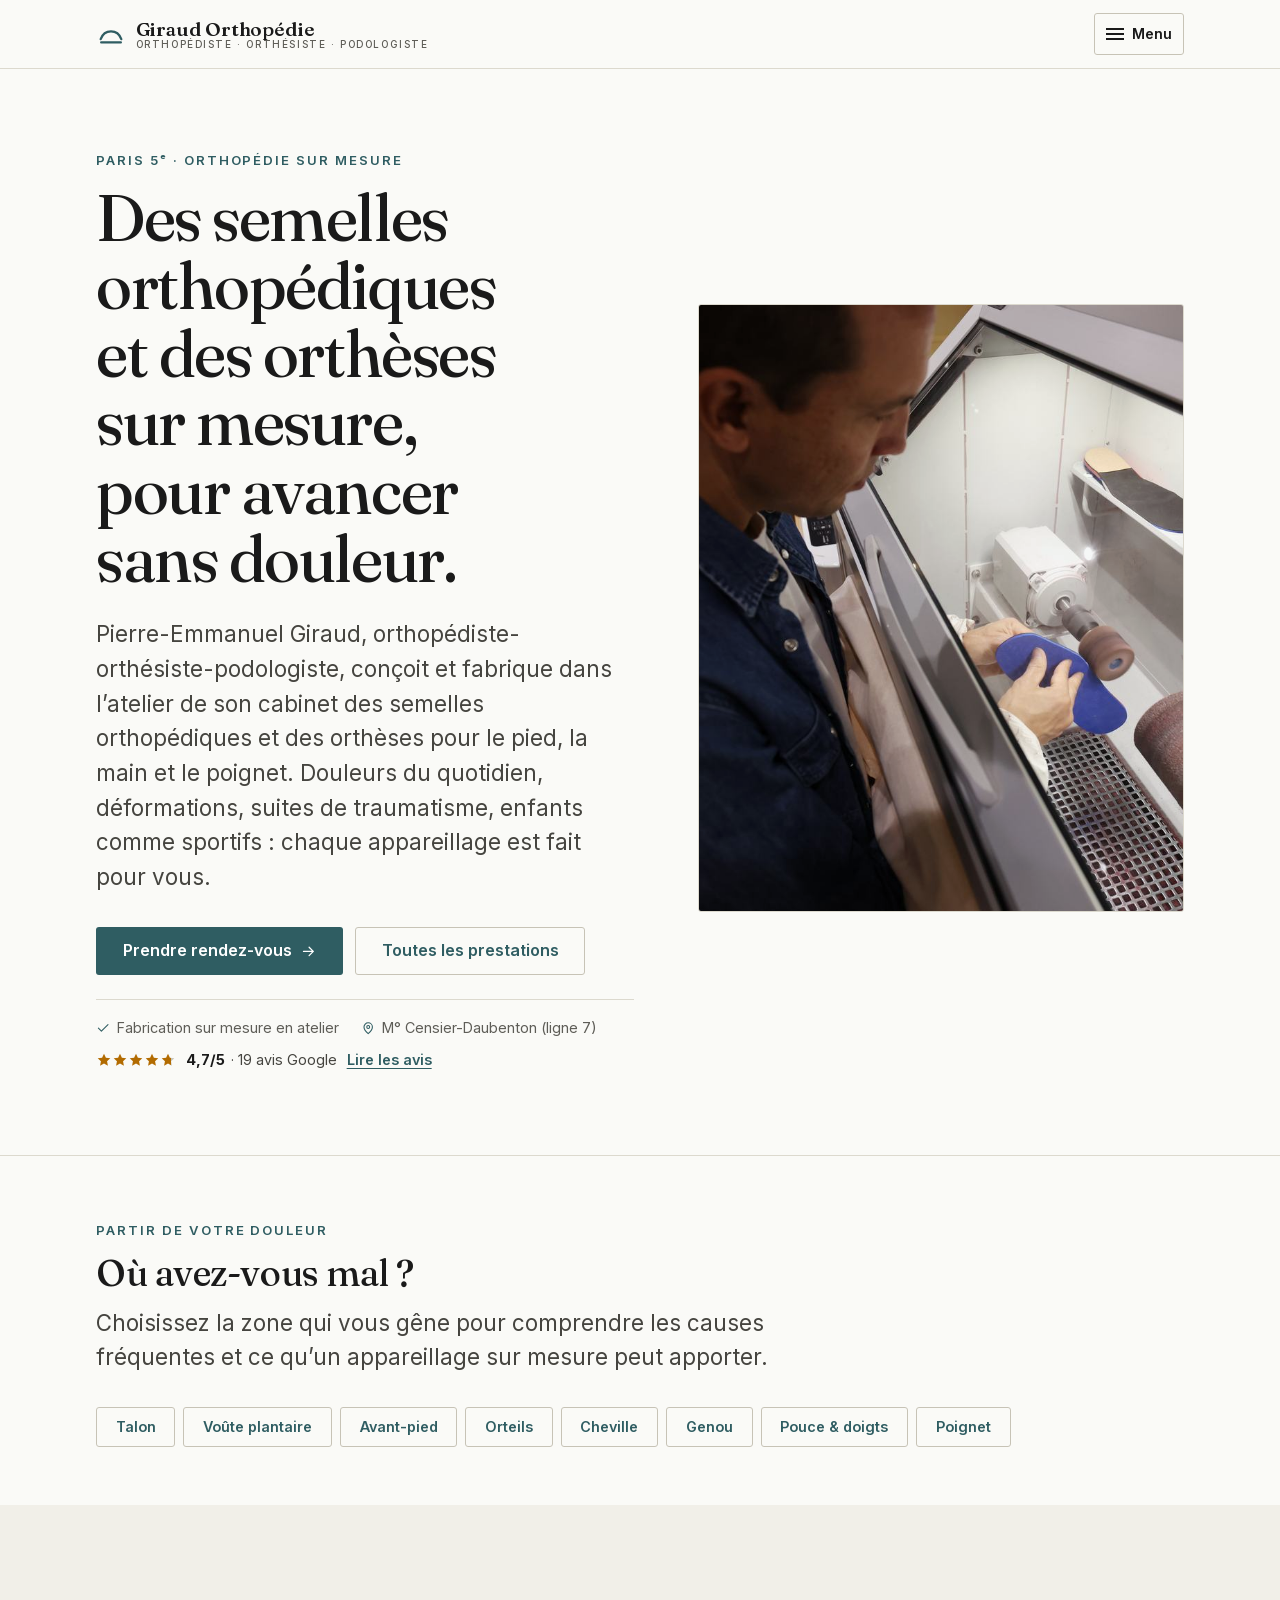
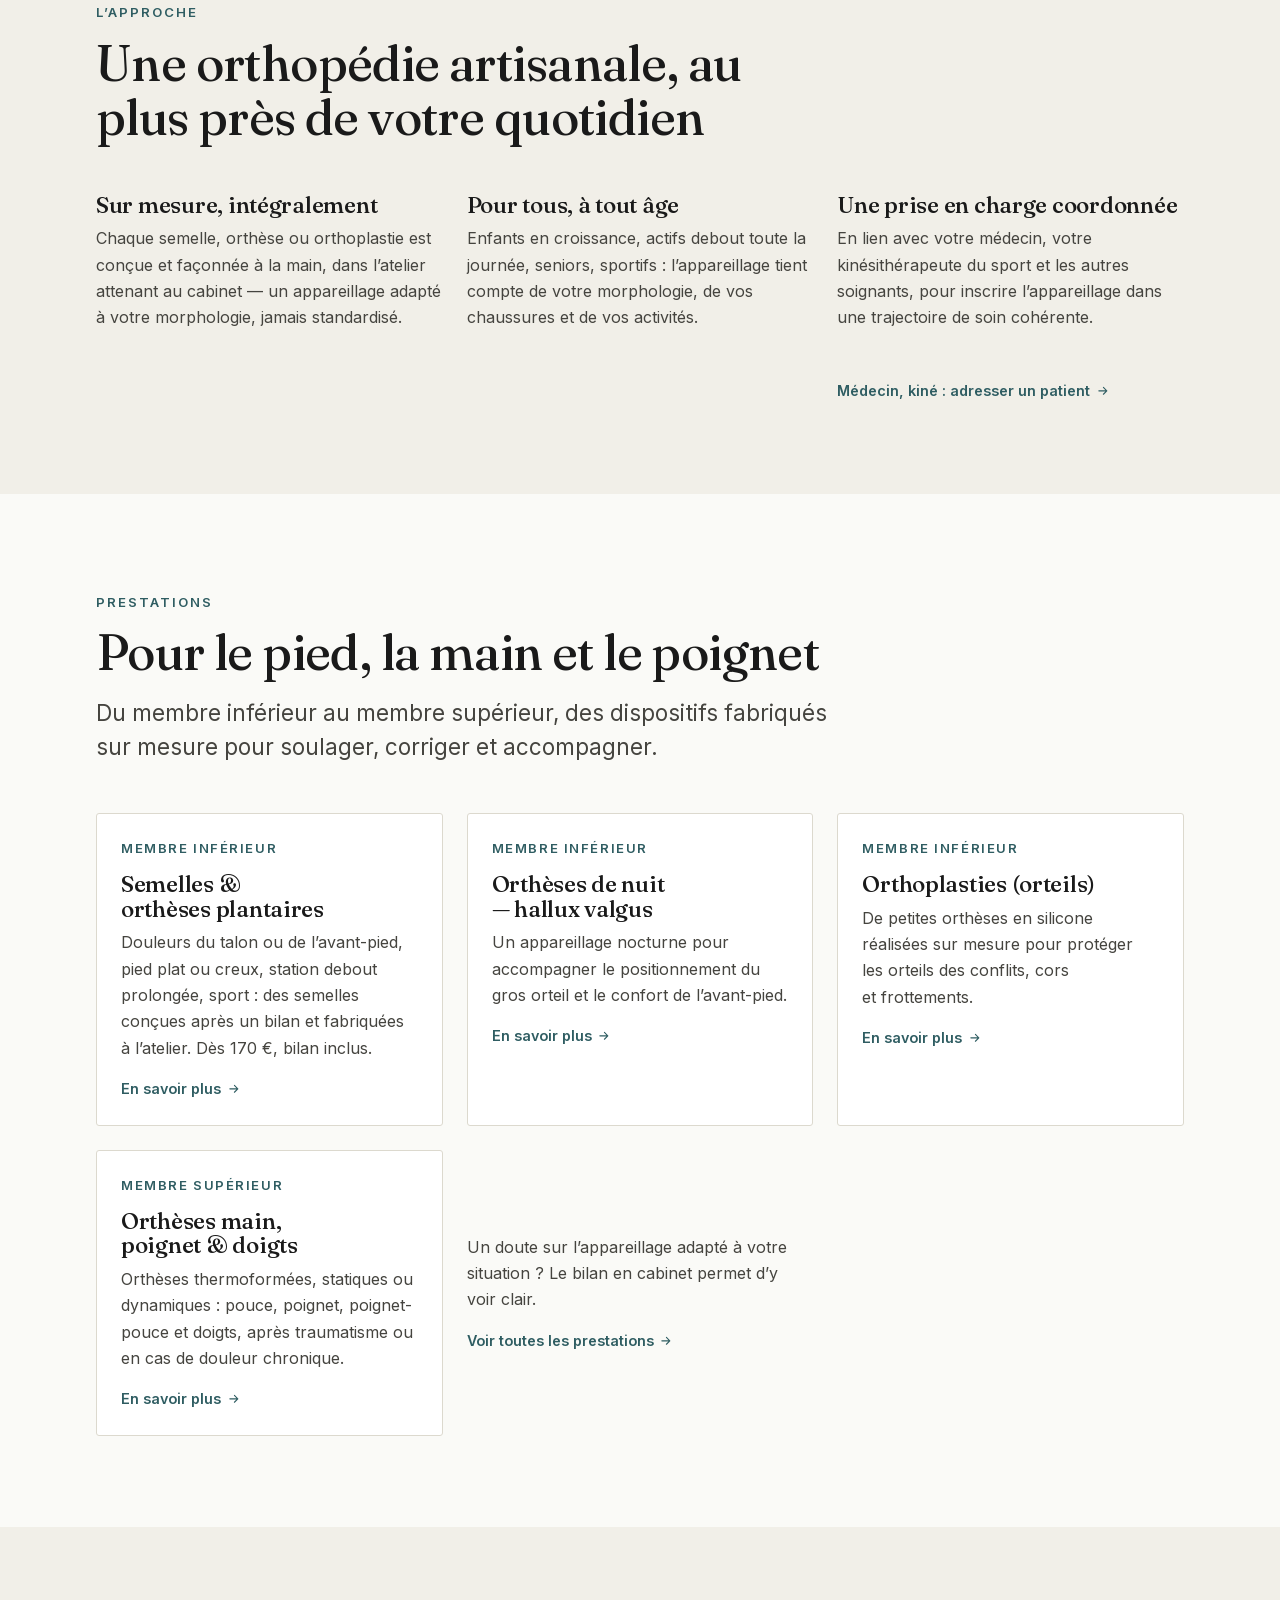
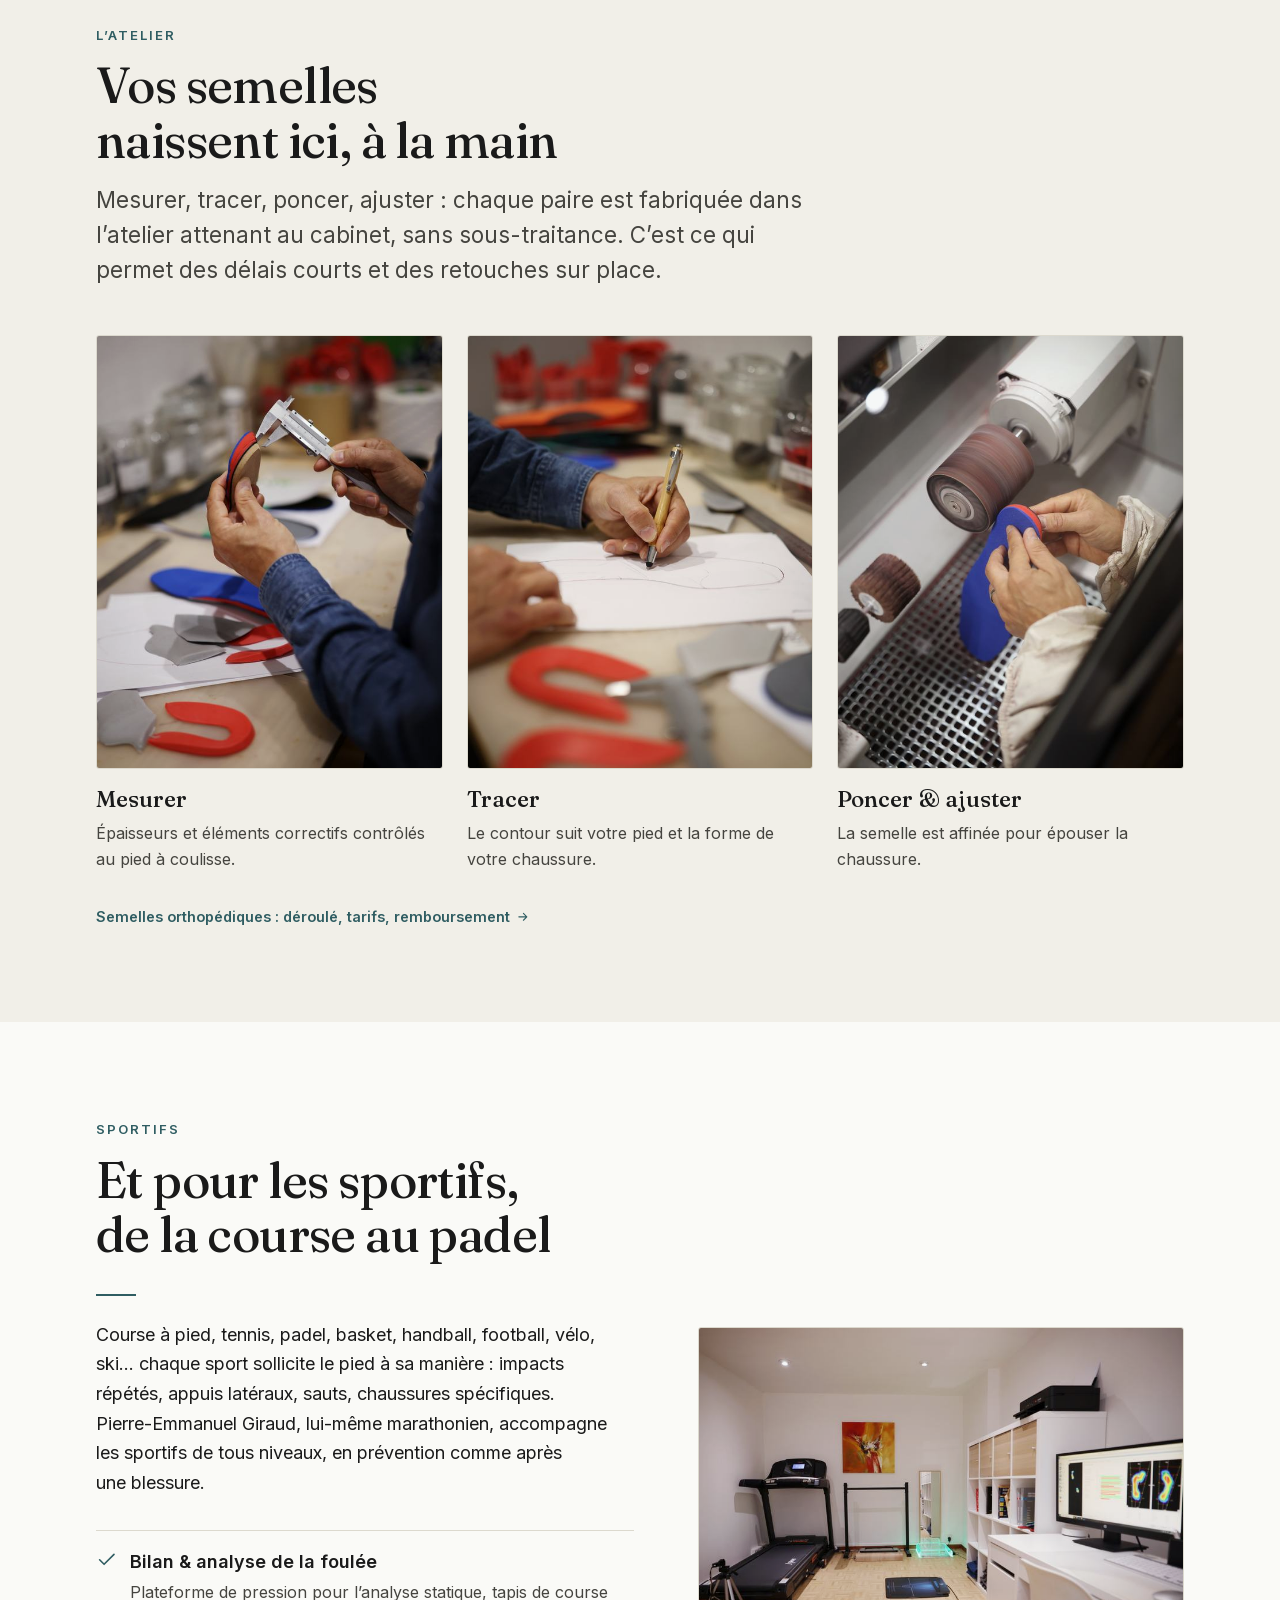
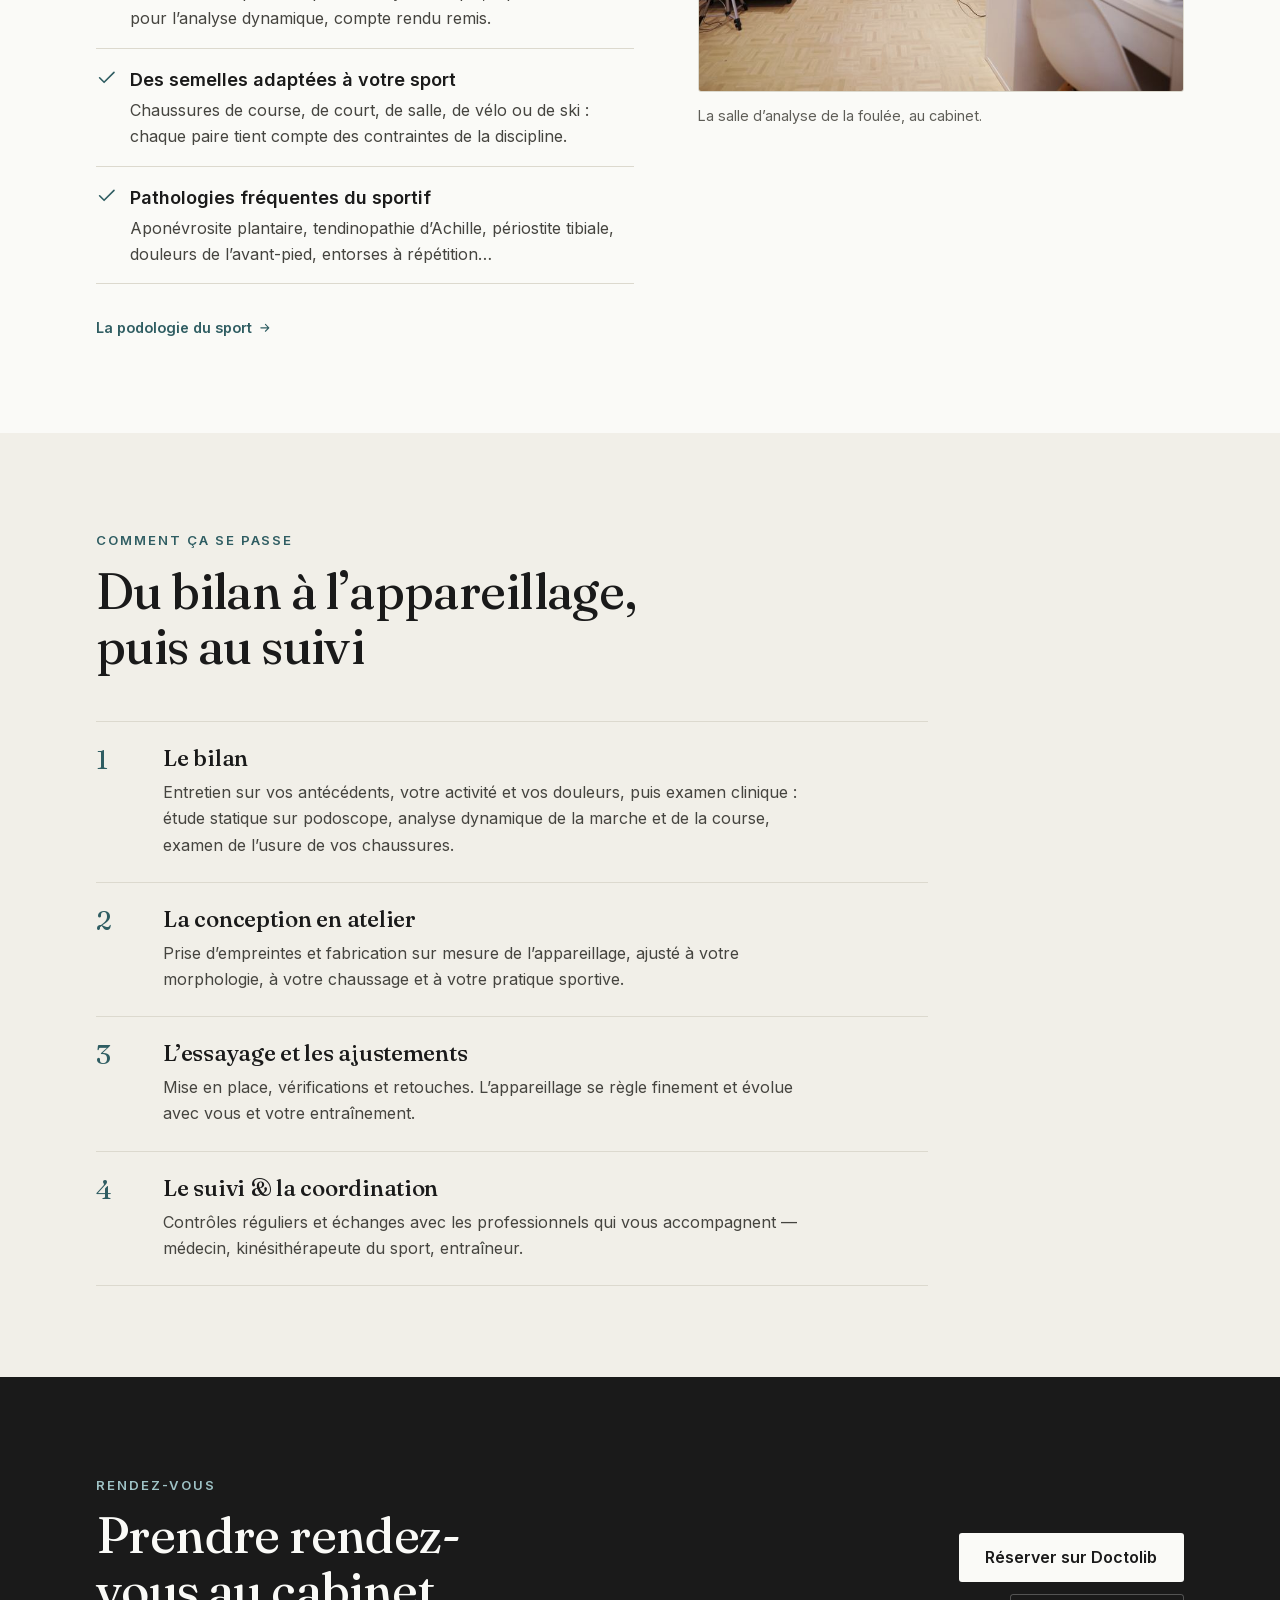
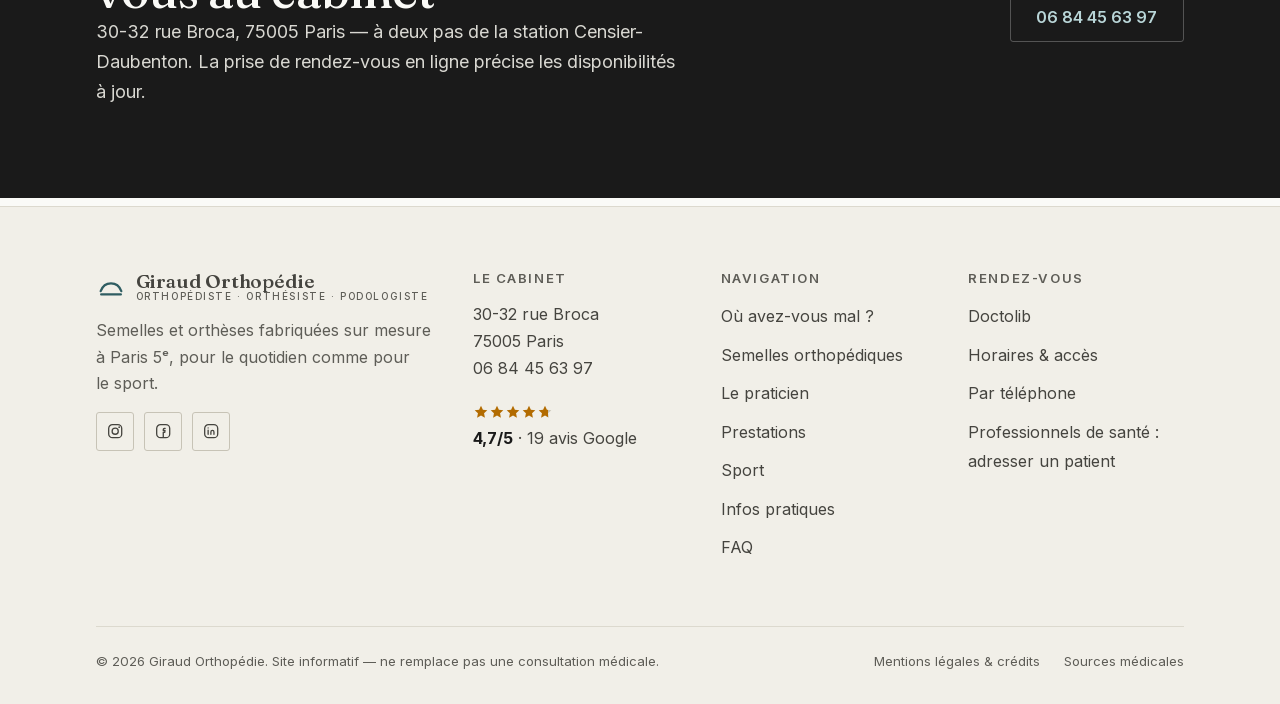
==== commit 76251069: "Pages « Où avez-vous mal ? » et « Professionnels de santé » + liens dans tout le site - douleurs.htm" ====
--- a/index.html
+++ b/index.html
@@ -76,6 +76,7 @@
     </button>
     <nav class="site-nav" id="site-nav" data-collapsible aria-label="Navigation principale">
       <ul class="site-nav__list">
+        <li><a class="site-nav__link" href="douleurs.html">Où avez-vous mal&nbsp;?</a></li>
         <li><a class="site-nav__link" href="semelles-orthopediques-paris.html">Semelles</a></li>
         <li><a class="site-nav__link" href="prestations.html">Prestations</a></li>
         <li><a class="site-nav__link" href="sport.html">Sport</a></li>
@@ -117,6 +118,25 @@
     </div>
   </section>
 
+  <!-- PAR LA DOULEUR -->
+  <section class="section--tight" aria-labelledby="douleur-title" style="border-top:1px solid var(--line)">
+    <div class="container" style="padding-block:clamp(2.5rem,2rem+2vw,3.5rem)">
+      <span class="eyebrow">Partir de votre douleur</span>
+      <h2 id="douleur-title" style="font-size:var(--fs-500)">Où avez-vous mal&nbsp;?</h2>
+      <p class="lead" style="margin-top:var(--sp-3)">Choisissez la zone qui vous gêne pour comprendre les causes fréquentes et ce qu’un appareillage sur mesure peut apporter.</p>
+      <ul class="zone-list">
+        <li><a class="btn btn--ghost" href="douleurs.html#talon">Talon</a></li>
+        <li><a class="btn btn--ghost" href="douleurs.html#voute">Voûte plantaire</a></li>
+        <li><a class="btn btn--ghost" href="douleurs.html#avant-pied">Avant-pied</a></li>
+        <li><a class="btn btn--ghost" href="douleurs.html#orteils">Orteils</a></li>
+        <li><a class="btn btn--ghost" href="douleurs.html#cheville">Cheville</a></li>
+        <li><a class="btn btn--ghost" href="douleurs.html#genou">Genou</a></li>
+        <li><a class="btn btn--ghost" href="douleurs.html#main-pouce">Pouce &amp; doigts</a></li>
+        <li><a class="btn btn--ghost" href="douleurs.html#poignet">Poignet</a></li>
+      </ul>
+    </div>
+  </section>
+
   <!-- APPROCHE -->
   <section class="section section--alt" aria-labelledby="approche-title">
     <div class="container">
@@ -136,6 +156,7 @@
         <div class="card card--plain">
           <h3>Une prise en charge coordonnée</h3>
           <p>En lien avec votre médecin, votre kinésithérapeute du sport et les autres soignants, pour inscrire l’appareillage dans une trajectoire de soin cohérente.</p>
+          <p class="mt-6"><a class="arrow-link" href="professionnels-de-sante.html">Médecin, kiné&nbsp;: adresser un patient <svg class="ico" viewBox="0 0 24 24" fill="none" stroke="currentColor" stroke-width="1.9" stroke-linecap="round" stroke-linejoin="round" aria-hidden="true"><path d="M5 12h14M13 6l6 6-6 6"/></svg></a></p>
         </div>
       </div>
     </div>
@@ -329,6 +350,7 @@
       <div class="footer-col">
         <h2>Navigation</h2>
         <ul>
+          <li><a href="douleurs.html">Où avez-vous mal&nbsp;?</a></li>
           <li><a href="semelles-orthopediques-paris.html">Semelles orthopédiques</a></li>
           <li><a href="praticien.html">Le praticien</a></li>
           <li><a href="prestations.html">Prestations</a></li>
@@ -343,6 +365,7 @@
           <li><a href="https://www.doctolib.fr/orthopediste-orthesiste/paris/pierre-emmanuel-giraud" target="_blank" rel="noopener">Doctolib</a></li>
           <li><a href="infos-pratiques.html">Horaires &amp; accès</a></li>
           <li><a href="tel:+33684456397">Par téléphone</a></li>
+          <li><a href="professionnels-de-sante.html">Professionnels de santé&nbsp;: adresser un patient</a></li>
         </ul>
       </div>
     </div>
--- a/assets/css/style.css
+++ b/assets/css/style.css
@@ -271,14 +271,16 @@
   color: var(--muted);
 }
 
-.site-nav { display: flex; align-items: center; gap: clamp(0.5rem, 1.5vw, 1.6rem); }
+.site-nav { display: flex; align-items: center; gap: clamp(0.5rem, 1.2vw, 1.25rem); }
 .site-nav__list {
   display: flex;
   align-items: center;
-  gap: clamp(0.5rem, 1.5vw, 1.5rem);
+  gap: clamp(0.5rem, 0.9vw, 0.85rem);
   list-style: none;
   margin: 0; padding: 0;
 }
+.site-nav .btn { white-space: nowrap; }
+@media (min-width: 80.0625em) { .brand__name small { white-space: nowrap; } }
 .site-nav__link {
   display: inline-block;
   padding: 0.4rem 0.15rem;
@@ -319,8 +321,9 @@
 .menu-toggle[aria-expanded="true"] .menu-toggle__bars span { opacity: 0; }
 .menu-toggle[aria-expanded="true"] .menu-toggle__bars::after { transform: translateY(-5px) rotate(-45deg); }
 
-/* Comportement mobile — uniquement si JS est actif (amélioration progressive) */
-@media (max-width: 64em) {
+/* Comportement mobile — uniquement si JS est actif (amélioration progressive).
+   Seuil à 80em : en dessous, les 6 liens + le bouton ne tiennent plus sur une ligne. */
+@media (max-width: 80em) {
   .js .menu-toggle { display: inline-flex; }
   .js .site-nav[data-collapsible] {
     position: absolute;
@@ -744,6 +747,30 @@
 /* Sans JavaScript : tous les panneaux sont empilés et séparés */
 html:not(.js) .tabs__panel + .tabs__panel { margin-top: var(--sp-7); border-top: 1px solid var(--line); padding-top: var(--sp-6); }
 
+/* --- « Où avez-vous mal ? » : schéma cliquable ------------------------- */
+.bodymap { display: grid; gap: var(--sp-5); }
+@media (min-width: 48em) { .bodymap { grid-template-columns: repeat(2, minmax(0, 1fr)); } }
+.bodymap figure { margin: 0; background: var(--white); border: 1px solid var(--line); border-radius: var(--radius); padding: var(--sp-5) var(--sp-4); }
+.bodymap svg { width: 100%; height: auto; max-height: 27rem; margin-inline: auto; }
+.bodymap figcaption { text-align: center; font-size: var(--fs-75); color: var(--muted); margin-top: var(--sp-3); }
+.body-outline { fill: var(--paper-2); stroke: var(--line-2); stroke-width: 2; }
+.zone { cursor: pointer; }
+.zone__area { fill: var(--accent); fill-opacity: 0.1; stroke: var(--accent); stroke-opacity: 0.45; stroke-width: 1.5; transition: fill-opacity 0.15s var(--ease); }
+.zone__line { stroke: var(--line-2); stroke-width: 1.2; }
+.zone__label { font-family: var(--font-sans); font-size: 13px; font-weight: 600; fill: var(--ink-2); }
+.zone:hover .zone__area { fill-opacity: 0.35; }
+.zone:hover .zone__label { fill: var(--accent-2); }
+.zone:focus { outline: none; }
+.zone:focus-visible .zone__area { fill-opacity: 0.35; stroke: var(--focus); stroke-width: 3; stroke-opacity: 1; }
+.zone:focus-visible .zone__label { fill: var(--focus); text-decoration: underline; }
+.zone-list { display: flex; flex-wrap: wrap; gap: var(--sp-2); list-style: none; padding: 0; margin: var(--sp-6) 0 0; }
+.pain__grid { display: grid; gap: clamp(1.5rem, 1rem + 3vw, 3.5rem); align-items: start; }
+@media (min-width: 56em) { .pain__grid { grid-template-columns: 1.15fr 1fr; } }
+.pain__grid h3 { font-size: var(--fs-300); margin-bottom: var(--sp-2); }
+.pain__grid .prose h3 + p, .pain__grid .prose h3 + ul { margin-top: var(--sp-2); }
+.note--alert { border-left-color: #8A5A00; }
+.back-link { display: inline-block; margin-top: var(--sp-5); font-size: var(--fs-75); color: var(--muted); }
+
 /* --- Barre d'action mobile (RDV / appel toujours à portée de pouce) ------ */
 .mobile-cta { display: none; }
 @media (max-width: 64em) {
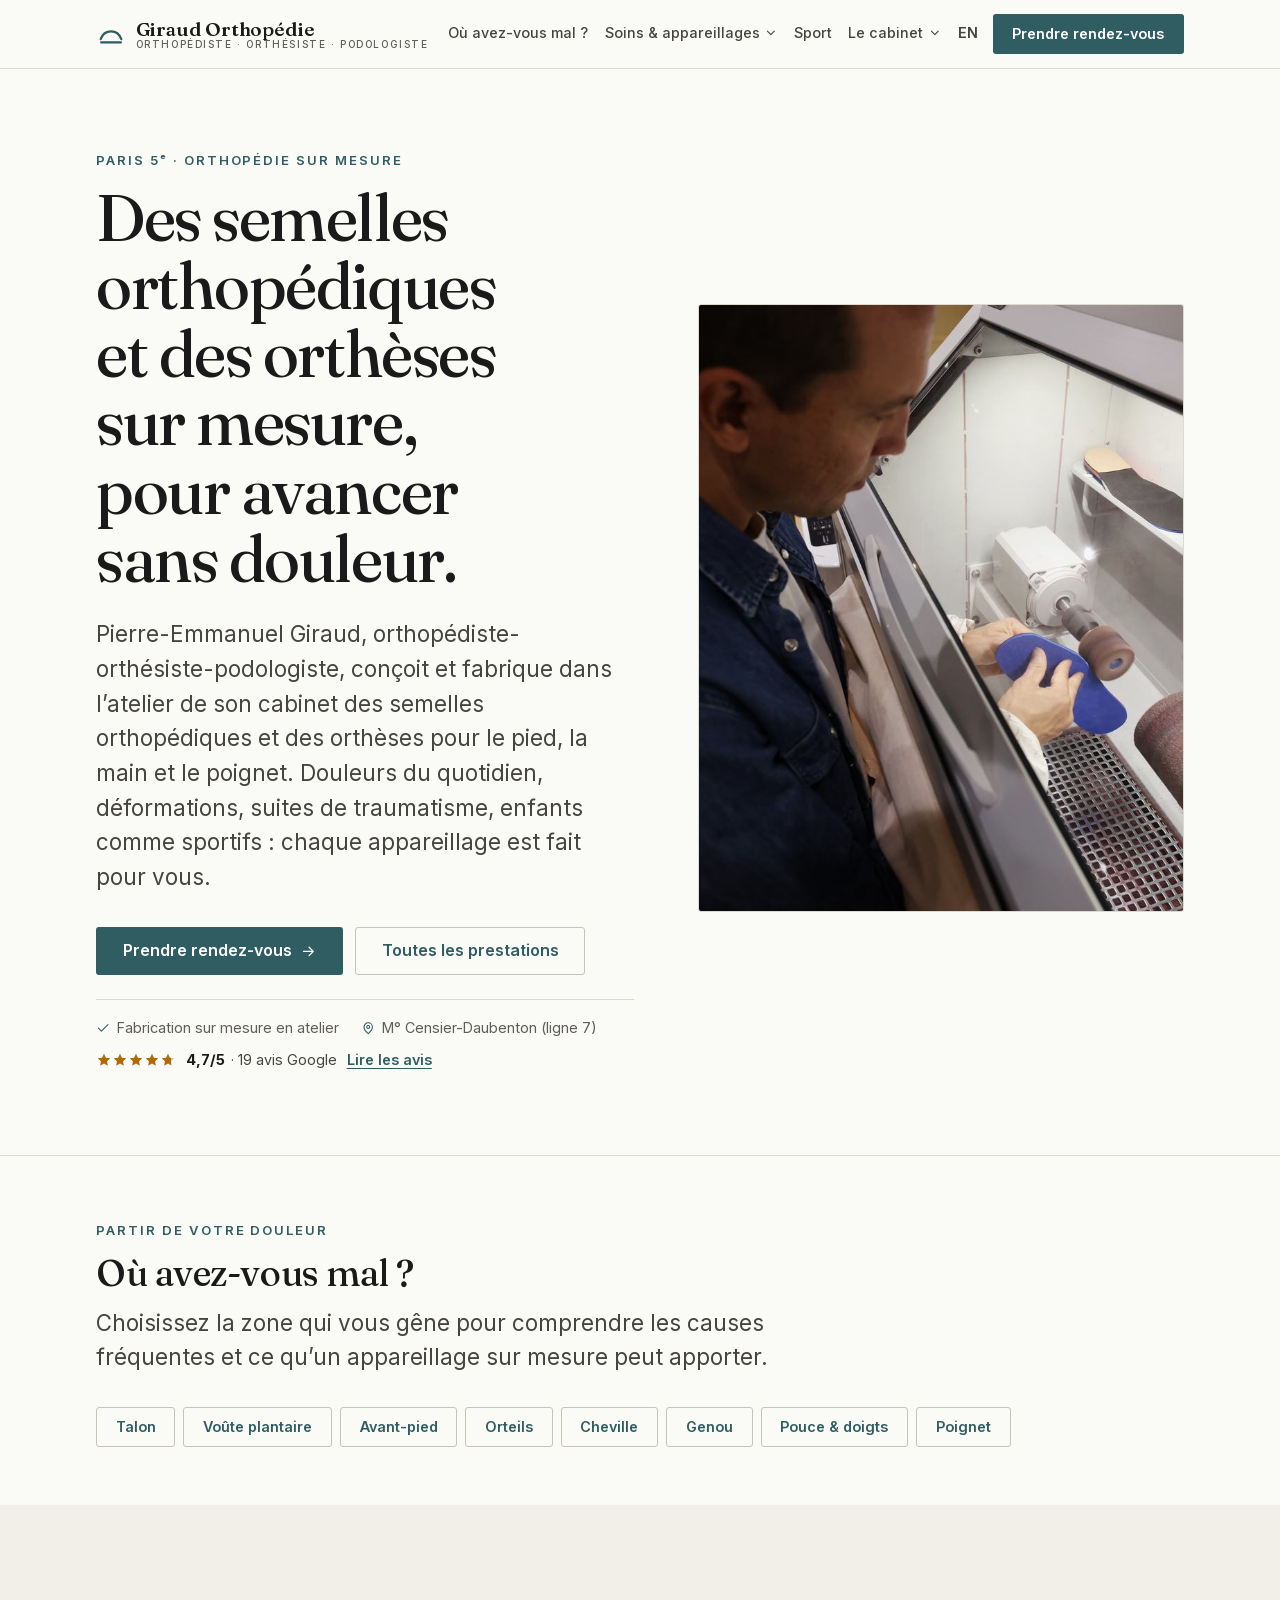
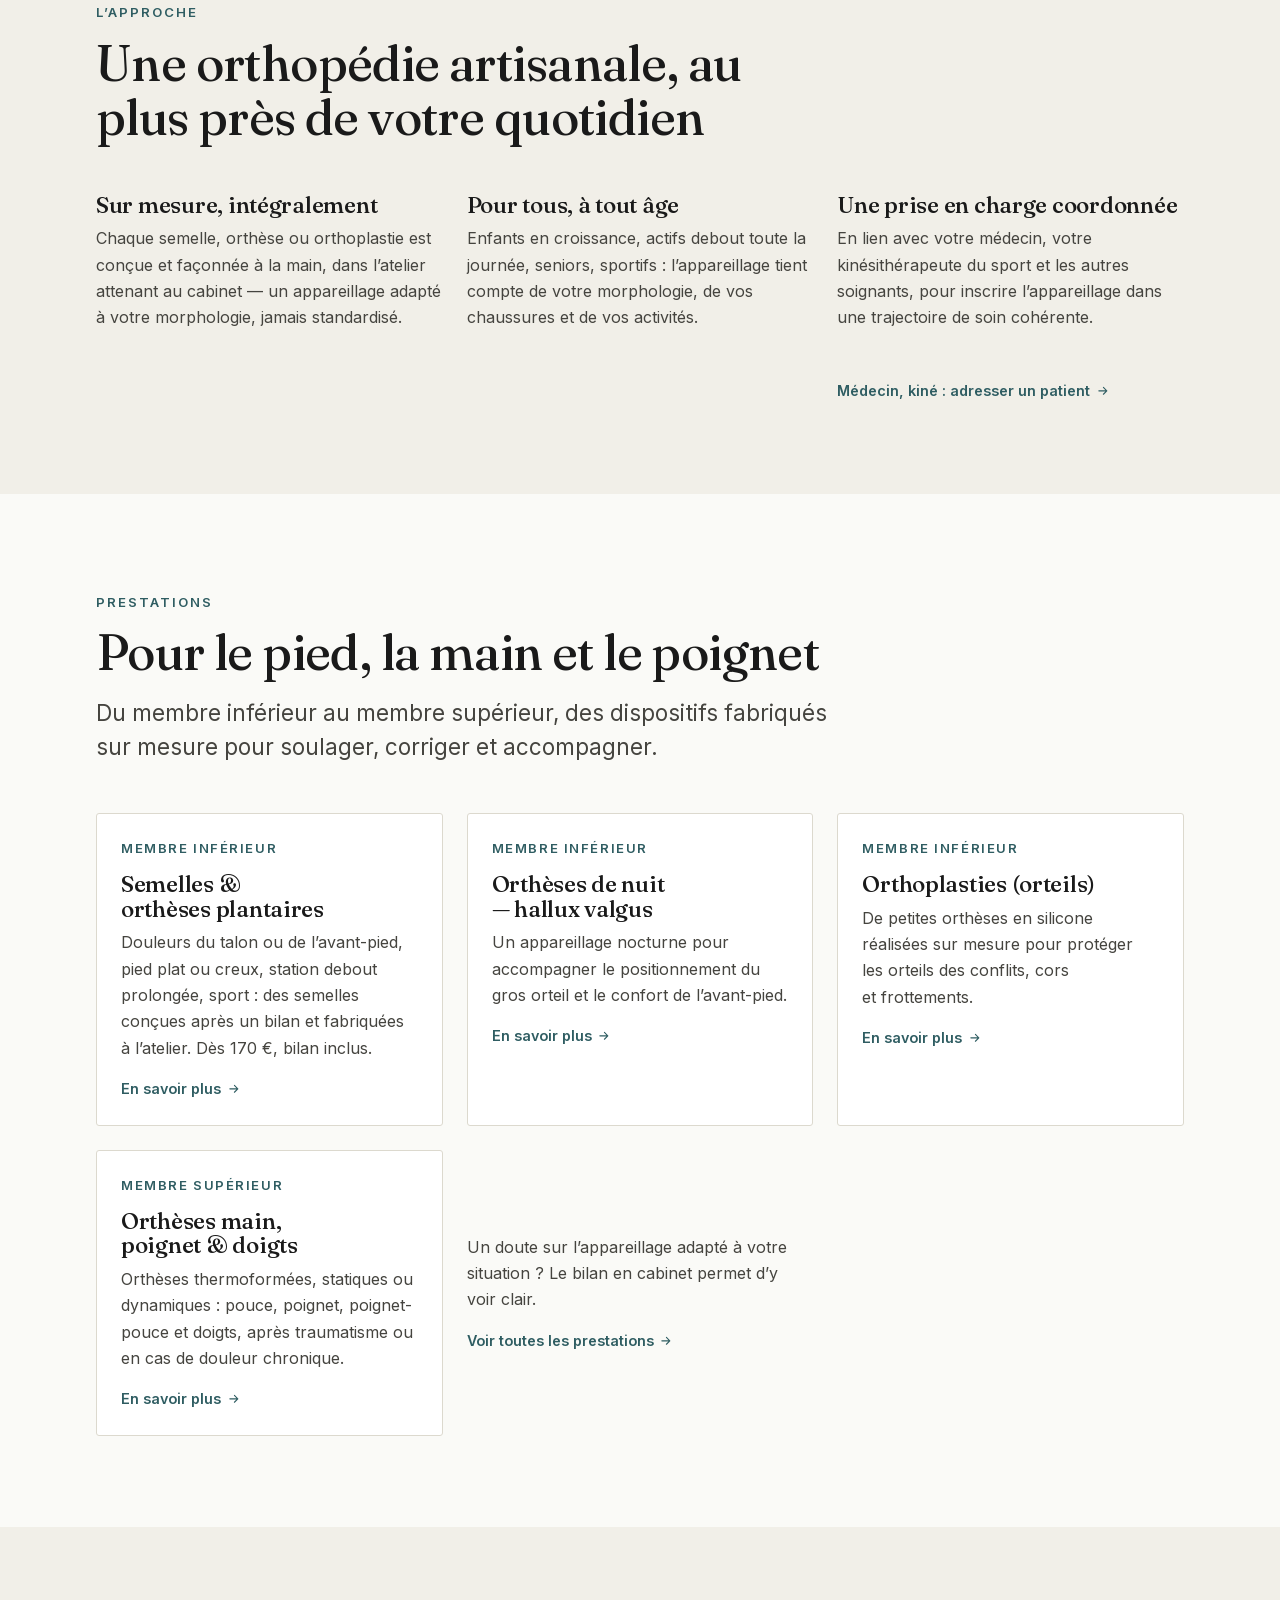
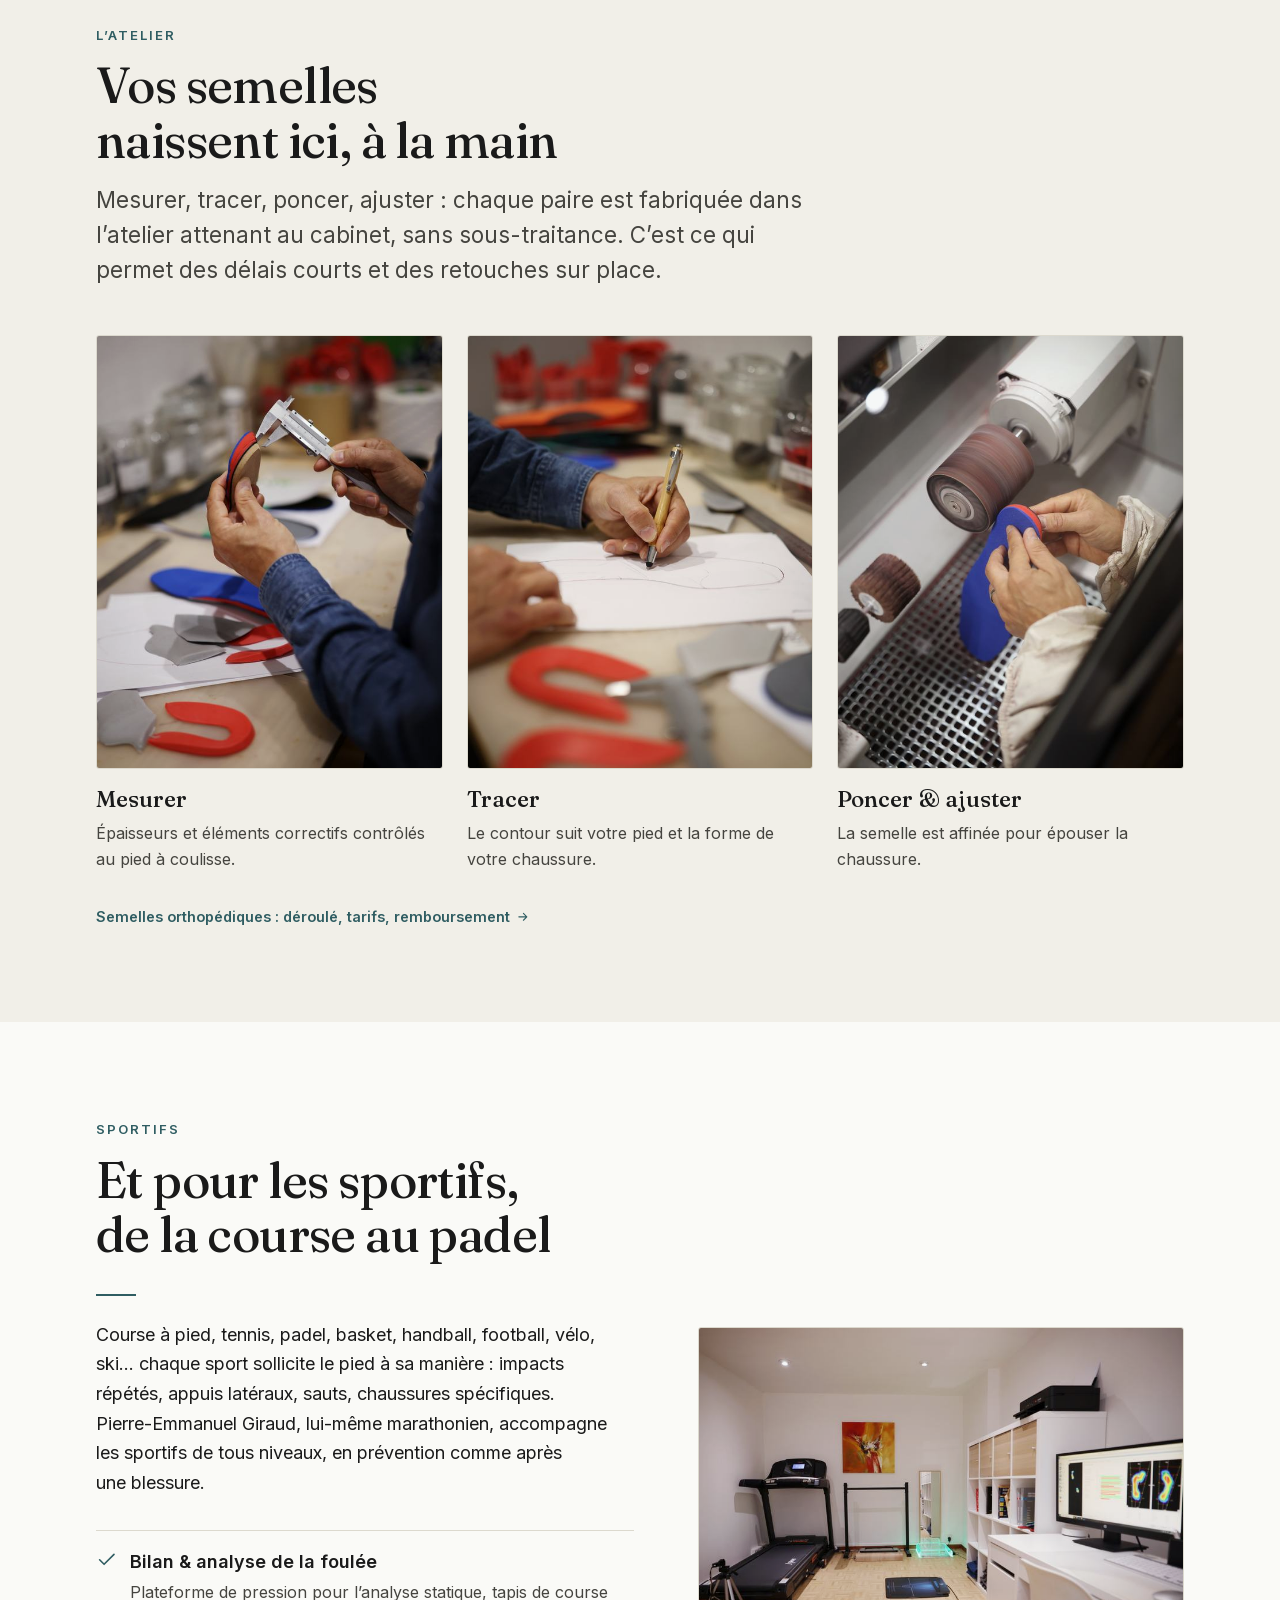
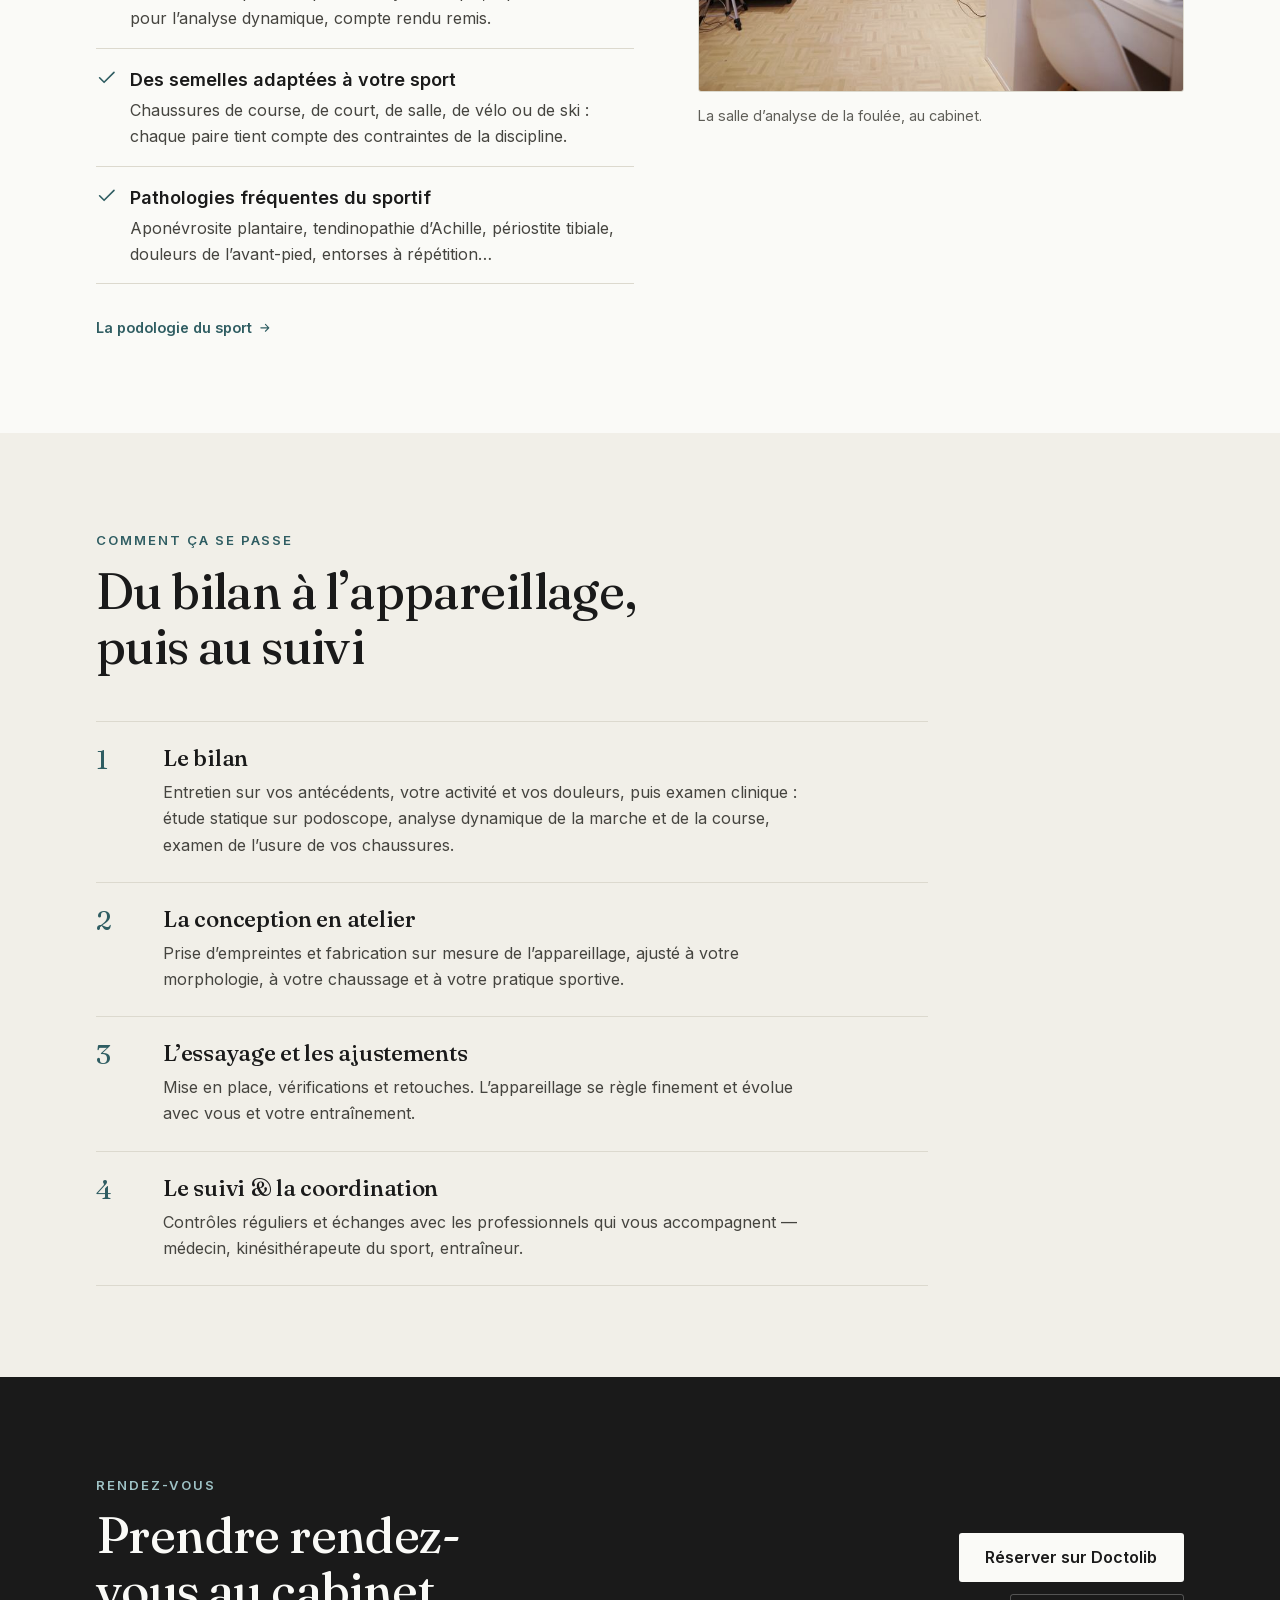
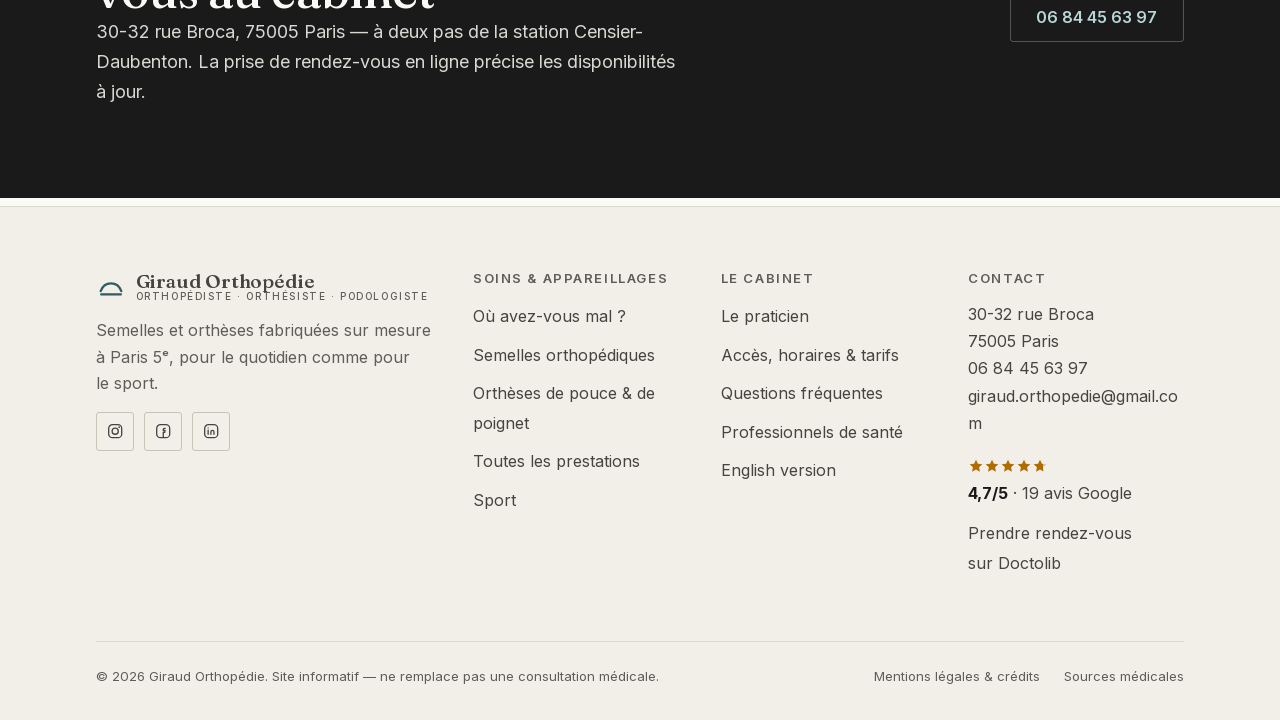
==== commit aa841300: "Navigation regroupée, page orthèses main/poignet, page anglaise, email, bootfitting - Menu restructu" ====
--- a/index.html
+++ b/index.html
@@ -8,6 +8,9 @@
 <meta name="description" content="Semelles orthopédiques, orthèses de nuit, orthoplasties et orthèses de la main fabriquées sur mesure dans l’atelier du cabinet, rue Broca (Paris 5ᵉ, Censier-Daubenton). Pour le quotidien comme pour le sport. 4,7/5 sur Google.">
 <meta name="theme-color" content="#FAFAF7">
 <link rel="canonical" href="https://www.giraud-orthopedie.fr/">
+<link rel="alternate" hreflang="fr" href="https://www.giraud-orthopedie.fr/">
+<link rel="alternate" hreflang="en" href="https://www.giraud-orthopedie.fr/custom-orthotics-paris.html">
+<link rel="alternate" hreflang="x-default" href="https://www.giraud-orthopedie.fr/">
 <meta property="og:site_name" content="Giraud Orthopédie">
 <meta property="og:url" content="https://www.giraud-orthopedie.fr/">
 <meta name="twitter:card" content="summary_large_image">
@@ -35,6 +38,7 @@
   "url": "https://www.giraud-orthopedie.fr",
   "priceRange": "€€",
   "telephone": "+33684456397",
+  "email": "giraud.orthopedie@gmail.com",
   "address": {
     "@type": "PostalAddress",
     "streetAddress": "30-32 rue Broca",
@@ -77,11 +81,28 @@
     <nav class="site-nav" id="site-nav" data-collapsible aria-label="Navigation principale">
       <ul class="site-nav__list">
         <li><a class="site-nav__link" href="douleurs.html">Où avez-vous mal&nbsp;?</a></li>
-        <li><a class="site-nav__link" href="semelles-orthopediques-paris.html">Semelles</a></li>
-        <li><a class="site-nav__link" href="prestations.html">Prestations</a></li>
+        <li class="site-nav__item has-sub">
+          <button class="site-nav__link site-nav__toggle" type="button" aria-expanded="false" aria-controls="sub-soins">Soins &amp; appareillages<svg class="site-nav__chev" viewBox="0 0 24 24" fill="none" stroke="currentColor" stroke-width="2" stroke-linecap="round" stroke-linejoin="round" aria-hidden="true"><path d="m6 9 6 6 6-6"/></svg></button>
+          <span class="site-nav__heading">Soins &amp; appareillages</span>
+          <ul class="site-nav__sub" id="sub-soins">
+          <li><a href="semelles-orthopediques-paris.html">Semelles orthopédiques</a></li>
+          <li><a href="orthese-pouce-poignet-sur-mesure.html">Orthèses de pouce &amp; de poignet</a></li>
+          <li><a href="prestations.html#hallux">Orthèses de nuit &amp; orthoplasties</a></li>
+          <li><a href="prestations.html">Toutes les prestations</a></li>
+          </ul>
+        </li>
         <li><a class="site-nav__link" href="sport.html">Sport</a></li>
-        <li><a class="site-nav__link" href="praticien.html">Le praticien</a></li>
-        <li><a class="site-nav__link" href="infos-pratiques.html">Infos pratiques</a></li>
+        <li class="site-nav__item has-sub">
+          <button class="site-nav__link site-nav__toggle" type="button" aria-expanded="false" aria-controls="sub-cabinet">Le cabinet<svg class="site-nav__chev" viewBox="0 0 24 24" fill="none" stroke="currentColor" stroke-width="2" stroke-linecap="round" stroke-linejoin="round" aria-hidden="true"><path d="m6 9 6 6 6-6"/></svg></button>
+          <span class="site-nav__heading">Le cabinet</span>
+          <ul class="site-nav__sub" id="sub-cabinet">
+          <li><a href="praticien.html">Le praticien</a></li>
+          <li><a href="infos-pratiques.html">Accès, horaires &amp; tarifs</a></li>
+          <li><a href="faq.html">Questions fréquentes</a></li>
+          <li><a href="professionnels-de-sante.html">Professionnels de santé</a></li>
+          </ul>
+        </li>
+        <li><a class="site-nav__link site-nav__lang" href="custom-orthotics-paris.html" hreflang="en" lang="en" title="English version">EN<span class="site-nav__lang-long"> — English version</span></a></li>
         <li><a class="btn btn--primary" href="https://www.doctolib.fr/orthopediste-orthesiste/paris/pierre-emmanuel-giraud" target="_blank" rel="noopener">Prendre rendez-vous</a></li>
       </ul>
     </nav>
@@ -189,7 +210,7 @@
           <p>De petites orthèses en silicone réalisées sur mesure pour protéger les orteils des conflits, cors et frottements.</p>
           <span class="arrow-link">En savoir plus <svg class="ico" viewBox="0 0 24 24" fill="none" stroke="currentColor" stroke-width="1.9" stroke-linecap="round" stroke-linejoin="round" aria-hidden="true"><path d="M5 12h14M13 6l6 6-6 6"/></svg></span>
         </a>
-        <a class="card card--link" href="prestations.html#membre-superieur">
+        <a class="card card--link" href="orthese-pouce-poignet-sur-mesure.html">
           <span class="card__kicker">Membre supérieur</span>
           <h3>Orthèses main, poignet &amp; doigts</h3>
           <p>Orthèses thermoformées, statiques ou dynamiques&nbsp;: pouce, poignet, poignet-pouce et doigts, après traumatisme ou en cas de douleur chronique.</p>
@@ -339,34 +360,35 @@
         </div>
       </div>
       <div class="footer-col">
+        <h2>Soins &amp; appareillages</h2>
+        <ul>
+          <li><a href="douleurs.html">Où avez-vous mal&nbsp;?</a></li>
+          <li><a href="semelles-orthopediques-paris.html">Semelles orthopédiques</a></li>
+          <li><a href="orthese-pouce-poignet-sur-mesure.html">Orthèses de pouce &amp; de poignet</a></li>
+          <li><a href="prestations.html">Toutes les prestations</a></li>
+          <li><a href="sport.html">Sport</a></li>
+        </ul>
+      </div>
+      <div class="footer-col">
         <h2>Le cabinet</h2>
+        <ul>
+          <li><a href="praticien.html">Le praticien</a></li>
+          <li><a href="infos-pratiques.html">Accès, horaires &amp; tarifs</a></li>
+          <li><a href="faq.html">Questions fréquentes</a></li>
+          <li><a href="professionnels-de-sante.html">Professionnels de santé</a></li>
+          <li><a href="custom-orthotics-paris.html" hreflang="en" lang="en">English version</a></li>
+        </ul>
+      </div>
+      <div class="footer-col">
+        <h2>Contact</h2>
         <address>
           30-32 rue Broca<br>
           75005 Paris<br>
-          <a href="tel:+33684456397">06&nbsp;84&nbsp;45&nbsp;63&nbsp;97</a>
+          <a href="tel:+33684456397">06&nbsp;84&nbsp;45&nbsp;63&nbsp;97</a><br>
+          <a href="mailto:giraud.orthopedie@gmail.com">giraud.orthopedie@gmail.com</a>
         </address>
         <p style="margin-top:var(--sp-4)"><a class="rating rating--footer" href="https://www.google.com/maps?cid=18077941117600670560" target="_blank" rel="noopener"><span class="stars" style="--rating:4.7" aria-hidden="true"></span><span><span class="rating__score">4,7/5</span> · 19 avis Google<span class="sr-only"> (nouvelle fenêtre)</span></span></a></p>
-      </div>
-      <div class="footer-col">
-        <h2>Navigation</h2>
-        <ul>
-          <li><a href="douleurs.html">Où avez-vous mal&nbsp;?</a></li>
-          <li><a href="semelles-orthopediques-paris.html">Semelles orthopédiques</a></li>
-          <li><a href="praticien.html">Le praticien</a></li>
-          <li><a href="prestations.html">Prestations</a></li>
-          <li><a href="sport.html">Sport</a></li>
-          <li><a href="infos-pratiques.html">Infos pratiques</a></li>
-          <li><a href="faq.html">FAQ</a></li>
-        </ul>
-      </div>
-      <div class="footer-col">
-        <h2>Rendez-vous</h2>
-        <ul>
-          <li><a href="https://www.doctolib.fr/orthopediste-orthesiste/paris/pierre-emmanuel-giraud" target="_blank" rel="noopener">Doctolib</a></li>
-          <li><a href="infos-pratiques.html">Horaires &amp; accès</a></li>
-          <li><a href="tel:+33684456397">Par téléphone</a></li>
-          <li><a href="professionnels-de-sante.html">Professionnels de santé&nbsp;: adresser un patient</a></li>
-        </ul>
+        <p style="margin-top:var(--sp-3)"><a href="https://www.doctolib.fr/orthopediste-orthesiste/paris/pierre-emmanuel-giraud" target="_blank" rel="noopener">Prendre rendez-vous sur Doctolib</a></p>
       </div>
     </div>
     <div class="footer-bottom">
--- a/assets/css/style.css
+++ b/assets/css/style.css
@@ -220,6 +220,7 @@
 
 /* Grilles utilitaires */
 .grid { display: grid; gap: var(--sp-5); }
+.grid > *, .hero__grid > *, .cta-band__grid > * { min-width: 0; }
 @media (min-width: 40em) {
   .grid--2 { grid-template-columns: repeat(2, 1fr); }
   .grid--3 { grid-template-columns: repeat(3, 1fr); }
@@ -322,8 +323,8 @@
 .menu-toggle[aria-expanded="true"] .menu-toggle__bars::after { transform: translateY(-5px) rotate(-45deg); }
 
 /* Comportement mobile — uniquement si JS est actif (amélioration progressive).
-   Seuil à 80em : en dessous, les 6 liens + le bouton ne tiennent plus sur une ligne. */
-@media (max-width: 80em) {
+   Seuil à 70em : en dessous, le menu et le bouton ne tiennent plus sur une ligne. */
+@media (max-width: 70em) {
   .js .menu-toggle { display: inline-flex; }
   .js .site-nav[data-collapsible] {
     position: absolute;
@@ -357,6 +358,59 @@
   .js .site-nav[data-collapsible] .btn { margin-top: var(--sp-4); justify-content: center; }
 }
 
+
+/* --- Menus déroulants (Soins & appareillages, Le cabinet) --------------- */
+.site-nav__item { position: relative; }
+.site-nav__toggle {
+  appearance: none; background: none; border: 0; border-bottom: 2px solid transparent;
+  font: inherit; font-size: var(--fs-75); font-weight: 500; color: var(--ink-2);
+  display: inline-flex; align-items: center; gap: 0.3em; cursor: pointer;
+}
+.site-nav__toggle:hover { color: var(--ink); }
+.site-nav__chev { width: 0.95em; height: 0.95em; transition: transform 0.15s var(--ease); }
+.site-nav__toggle[aria-expanded="true"] .site-nav__chev { transform: rotate(180deg); }
+.has-sub.is-current > .site-nav__toggle { color: var(--ink); border-bottom-color: var(--accent); }
+.site-nav__heading { display: none; }
+.site-nav__lang { font-weight: 600; letter-spacing: 0.04em; }
+.site-nav__lang-long { position: absolute; width: 1px; height: 1px; overflow: hidden; clip: rect(0 0 0 0); white-space: nowrap; }
+.site-nav__sub {
+  list-style: none; margin: 0; padding: 0.4rem;
+  position: absolute; top: calc(100% + 0.55rem); left: -0.6rem; z-index: 120;
+  min-width: 17.5rem;
+  background: var(--white); border: 1px solid var(--line); border-radius: var(--radius);
+  box-shadow: 0 18px 36px -22px rgba(0, 0, 0, 0.4);
+}
+.site-nav__sub a {
+  display: block; padding: 0.65rem 0.8rem; border-radius: 2px;
+  font-size: var(--fs-75); font-weight: 500; color: var(--ink-2); text-decoration: none;
+}
+.site-nav__sub a:hover { background: var(--accent-tint); color: var(--accent-2); }
+.site-nav__sub a[aria-current="page"] { color: var(--accent); font-weight: 600; }
+.js .site-nav__sub { display: none; }
+.js .has-sub.is-open > .site-nav__sub { display: block; }
+html:not(.js) .site-nav__sub { display: none; }
+html:not(.js) .has-sub:hover > .site-nav__sub, html:not(.js) .has-sub:focus-within > .site-nav__sub { display: block; }
+
+@media (max-width: 70em) {
+  .js .site-nav[data-collapsible] .site-nav__item { position: static; }
+  .js .site-nav[data-collapsible] .site-nav__list > li > .site-nav__link { display: block; }
+  .js .site-nav[data-collapsible] .site-nav__toggle { display: none; }
+  .js .site-nav[data-collapsible] .site-nav__heading {
+    display: block; padding: 1.1rem 0 0.35rem;
+    font-size: var(--fs-50); font-weight: 600; letter-spacing: 0.14em; text-transform: uppercase; color: var(--muted);
+  }
+  .js .site-nav[data-collapsible] .site-nav__sub {
+    display: block; position: static; min-width: 0; padding: 0;
+    background: none; border: 0; box-shadow: none;
+  }
+  .js .site-nav[data-collapsible] .site-nav__sub a {
+    padding: 0.8rem 0 0.8rem 0.9rem; font-size: var(--fs-200);
+    border-left: 2px solid var(--line); border-bottom: 1px solid var(--line); border-radius: 0;
+  }
+  .js .site-nav[data-collapsible] .site-nav__sub a[aria-current="page"] { border-left-color: var(--accent); }
+  .js .site-nav[data-collapsible] .site-nav__lang-long { position: static; width: auto; height: auto; clip: auto; }
+}
+
 /* --- Boutons ------------------------------------------------------------- */
 .btn {
   display: inline-flex;
@@ -617,6 +671,7 @@
 .table tr:last-child td, .table tr:last-child th { border-bottom: 1px solid var(--line); }
 .table th[scope="row"] { font-weight: 500; color: var(--ink); }
 .table td.num { text-align: right; white-space: nowrap; font-variant-numeric: tabular-nums; color: var(--ink-2); }
+@media (max-width: 40em) { .table td.num { white-space: normal; min-width: 5.5em; } .table th, .table td { padding-inline: var(--sp-3); } }
 
 /* --- Fil d'Ariane -------------------------------------------------------- */
 .breadcrumb { font-size: var(--fs-50); color: var(--muted); padding-top: var(--sp-5); }
@@ -644,7 +699,8 @@
 .footer-col ul { list-style: none; padding: 0; margin: 0; display: grid; gap: 0.55rem; }
 .footer-col a { color: var(--ink-2); text-decoration: none; font-size: var(--fs-100); }
 .footer-col a:hover { color: var(--accent); text-decoration: underline; }
-.footer-col address { font-style: normal; color: var(--ink-2); font-size: var(--fs-100); line-height: 1.7; }
+.footer-col address { font-style: normal; color: var(--ink-2); font-size: var(--fs-100); line-height: 1.7; overflow-wrap: anywhere; }
+@media (max-width: 46em) { .footer-col ul a { display: inline-block; padding-block: 0.3rem; } }
 .footer-brand .brand { margin-bottom: var(--sp-4); }
 .footer-brand p { color: var(--muted); font-size: var(--fs-100); max-width: 26em; }
 .footer-social { display: flex; gap: 0.6rem; margin-top: var(--sp-4); }
@@ -749,7 +805,8 @@
 
 /* --- « Où avez-vous mal ? » : schéma cliquable ------------------------- */
 .bodymap { display: grid; gap: var(--sp-5); }
-@media (min-width: 48em) { .bodymap { grid-template-columns: repeat(2, minmax(0, 1fr)); } }
+@media (min-width: 40em) { .bodymap { grid-template-columns: repeat(2, minmax(0, 1fr)); } }
+@media (min-width: 60em) { .bodymap { grid-template-columns: repeat(3, minmax(0, 1fr)); } }
 .bodymap figure { margin: 0; background: var(--white); border: 1px solid var(--line); border-radius: var(--radius); padding: var(--sp-5) var(--sp-4); }
 .bodymap svg { width: 100%; height: auto; max-height: 27rem; margin-inline: auto; }
 .bodymap figcaption { text-align: center; font-size: var(--fs-75); color: var(--muted); margin-top: var(--sp-3); }
